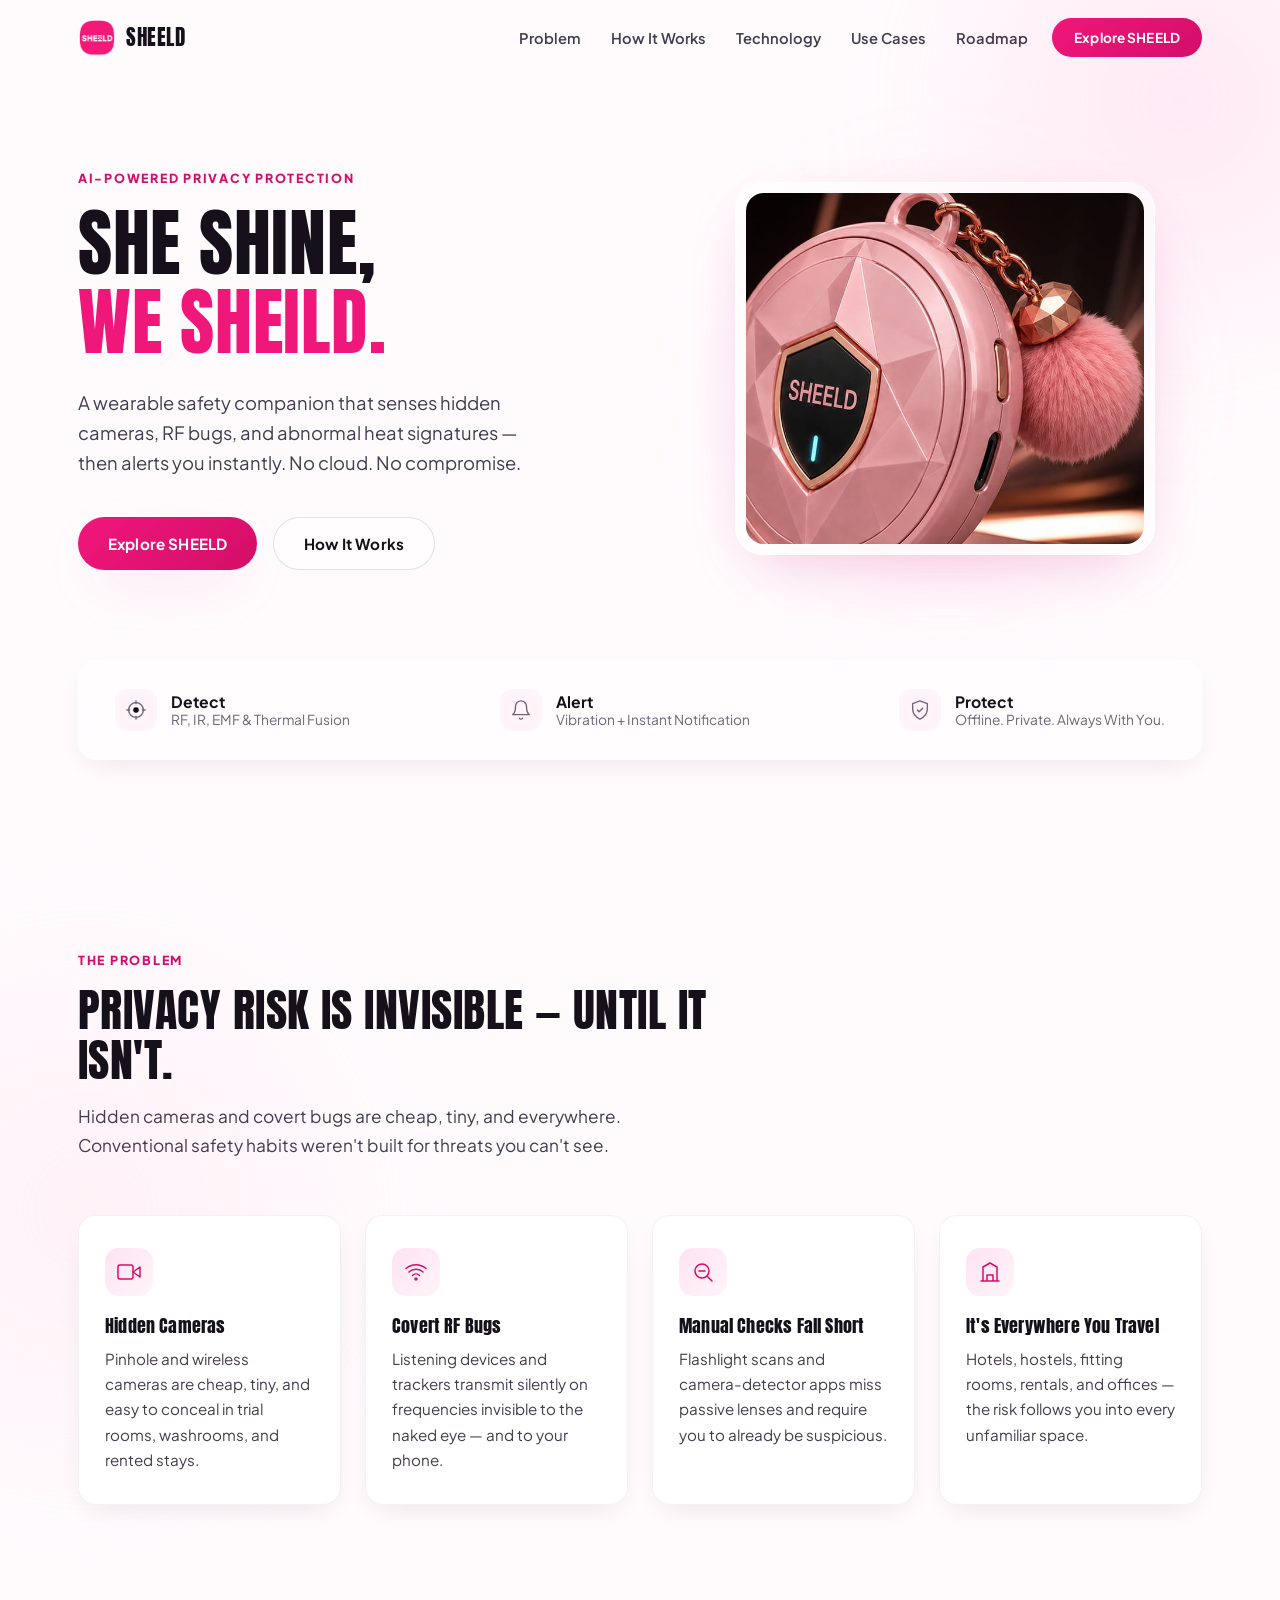
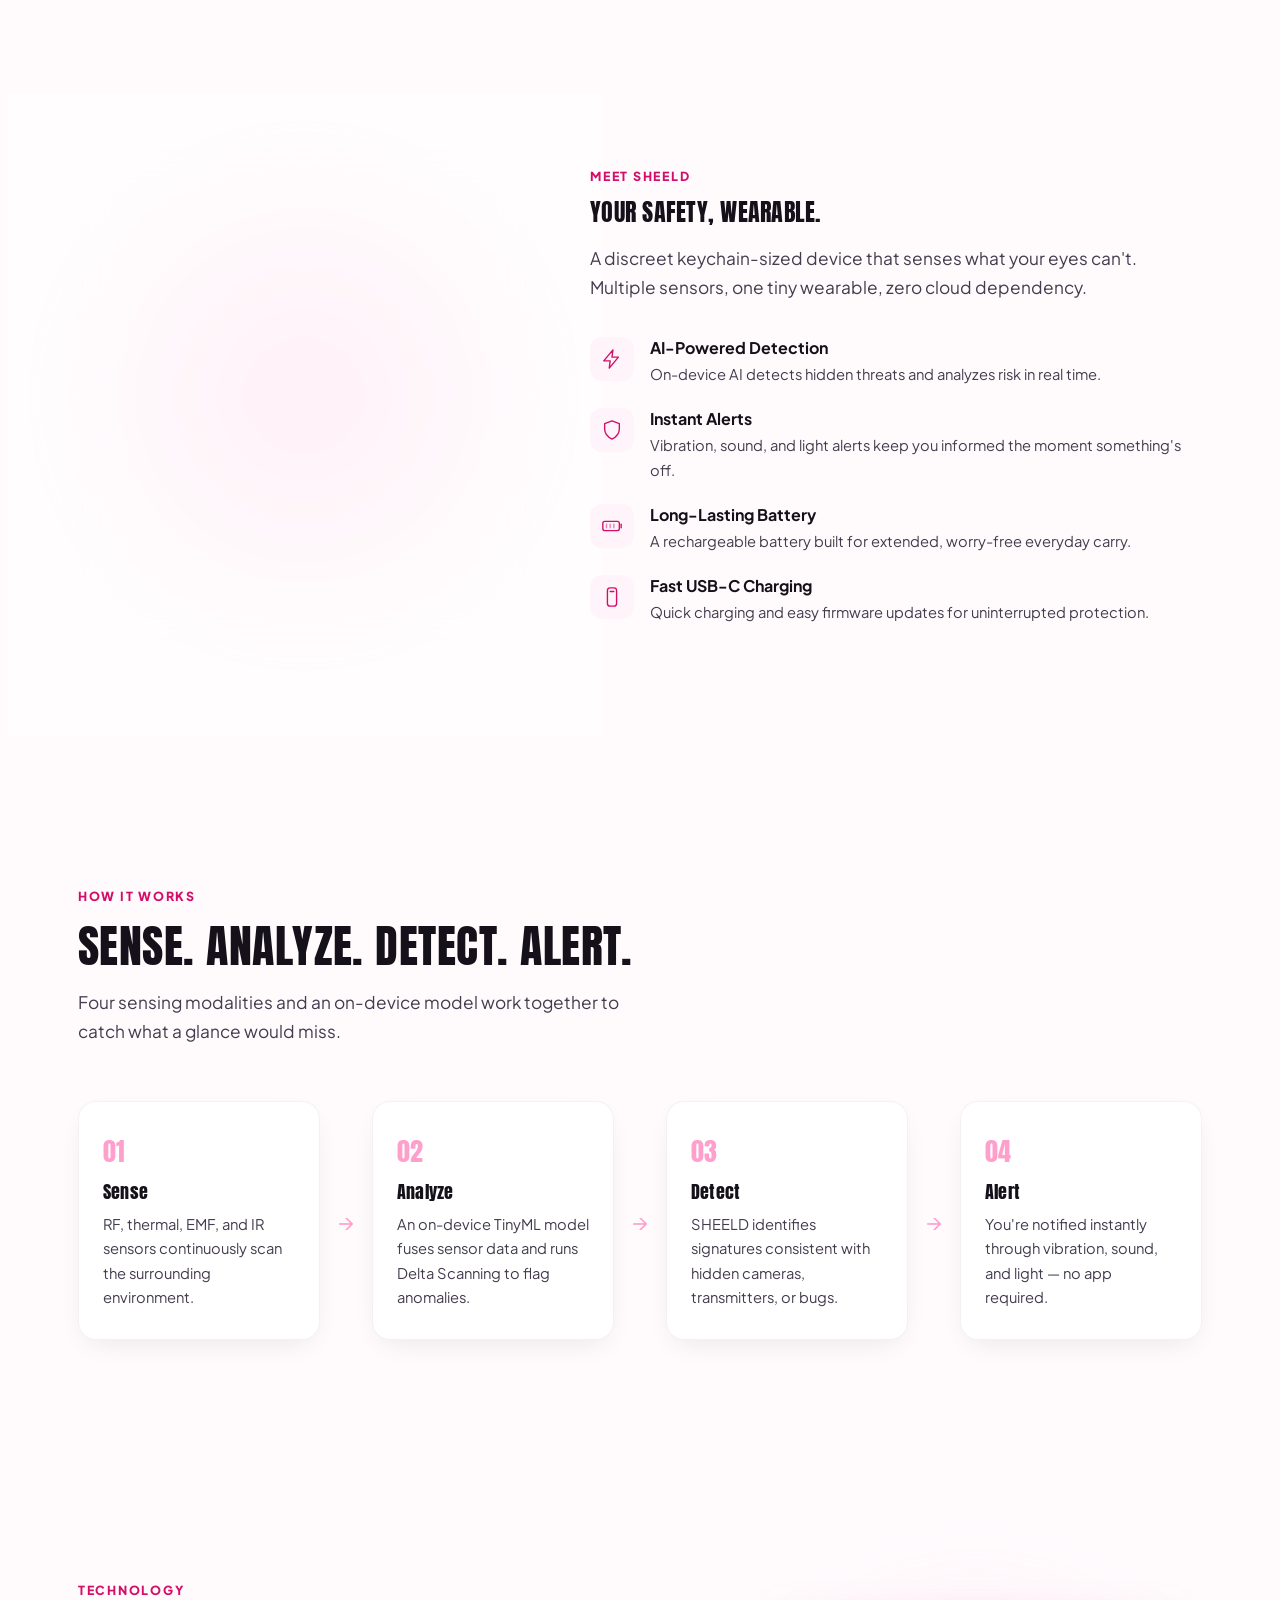
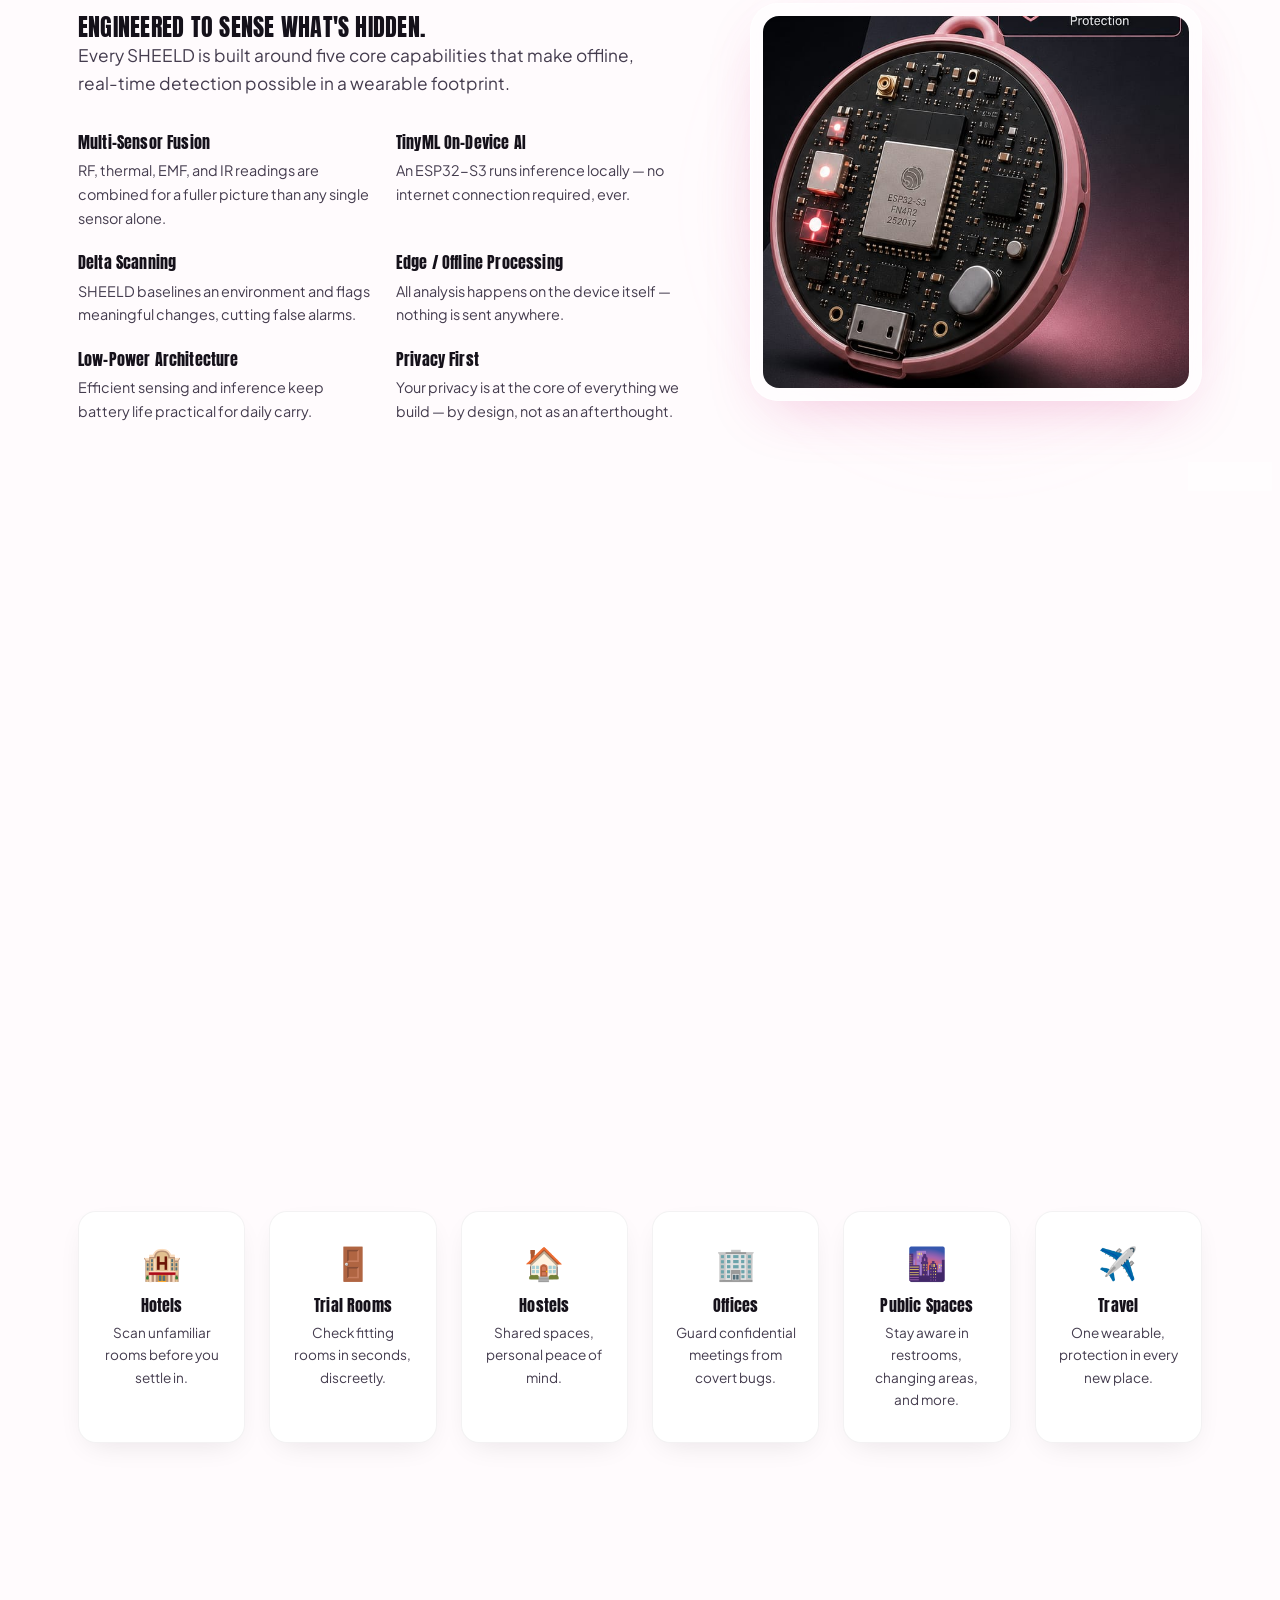
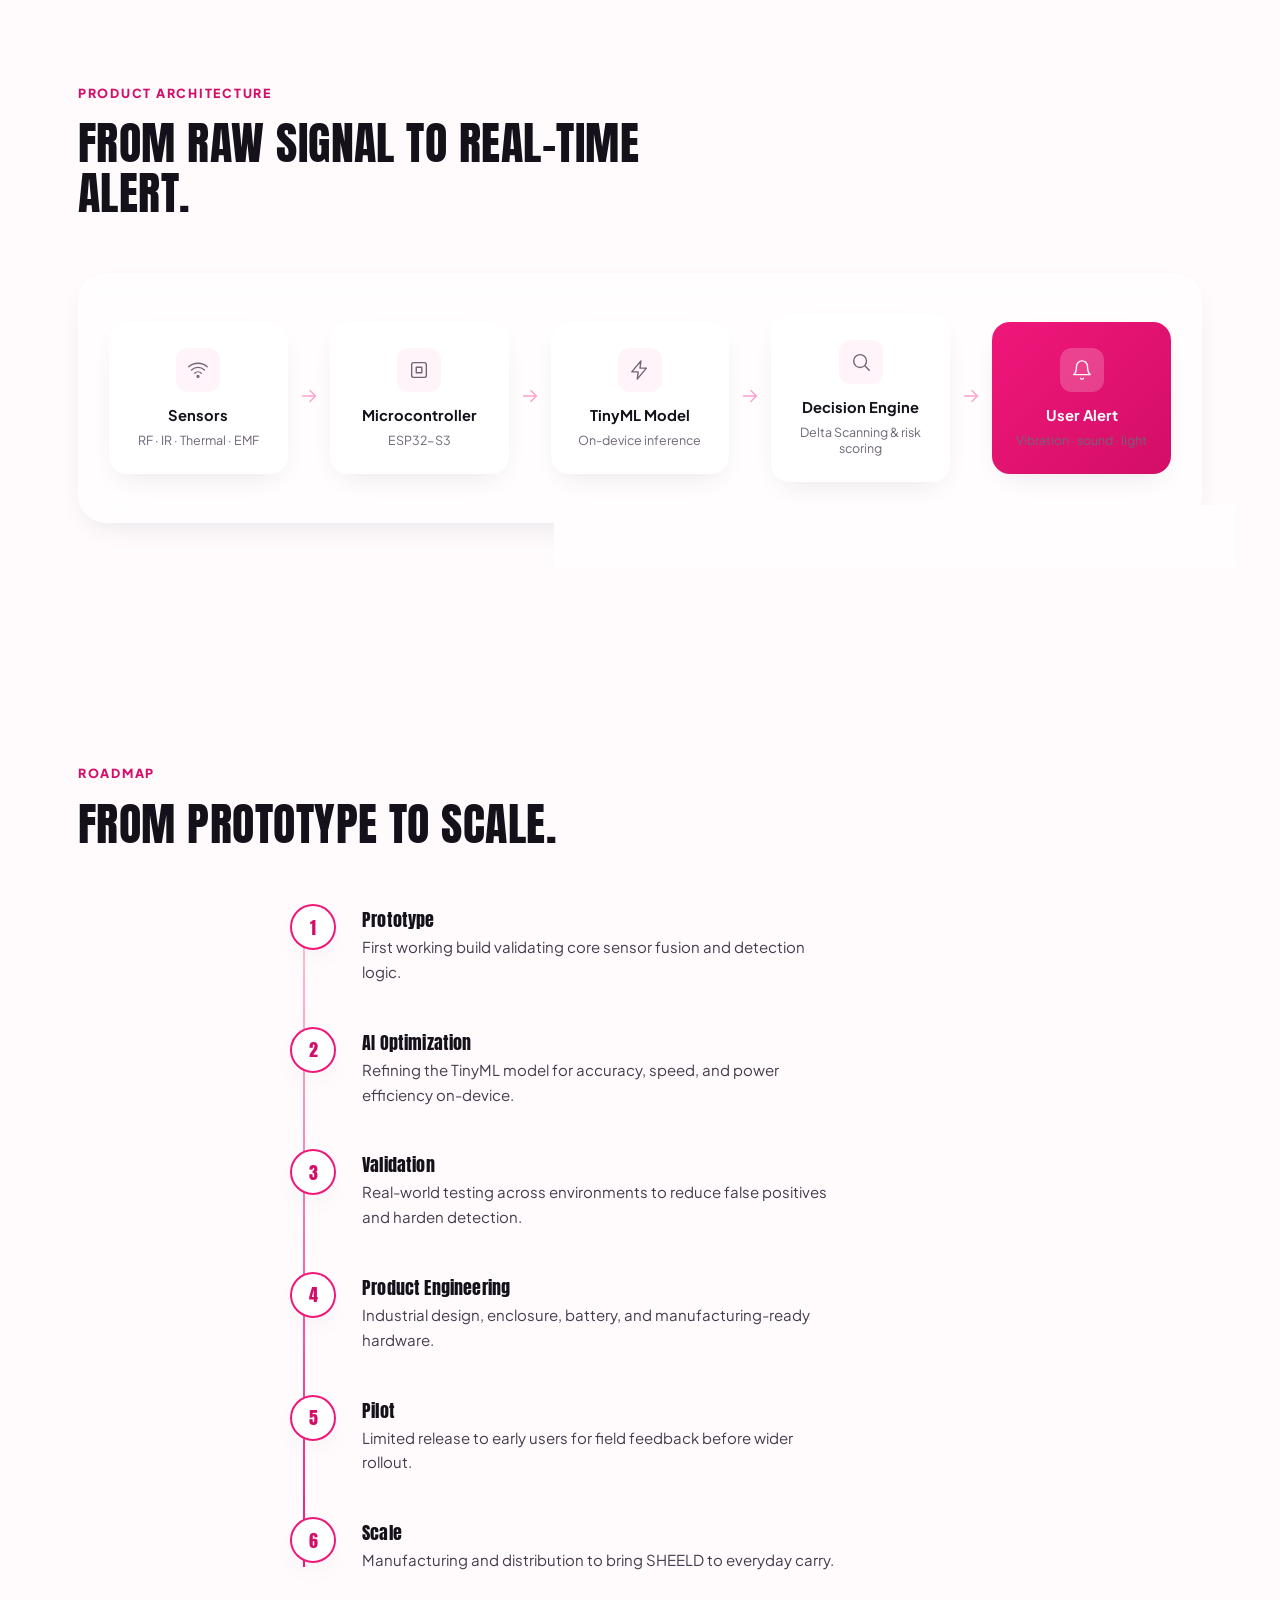
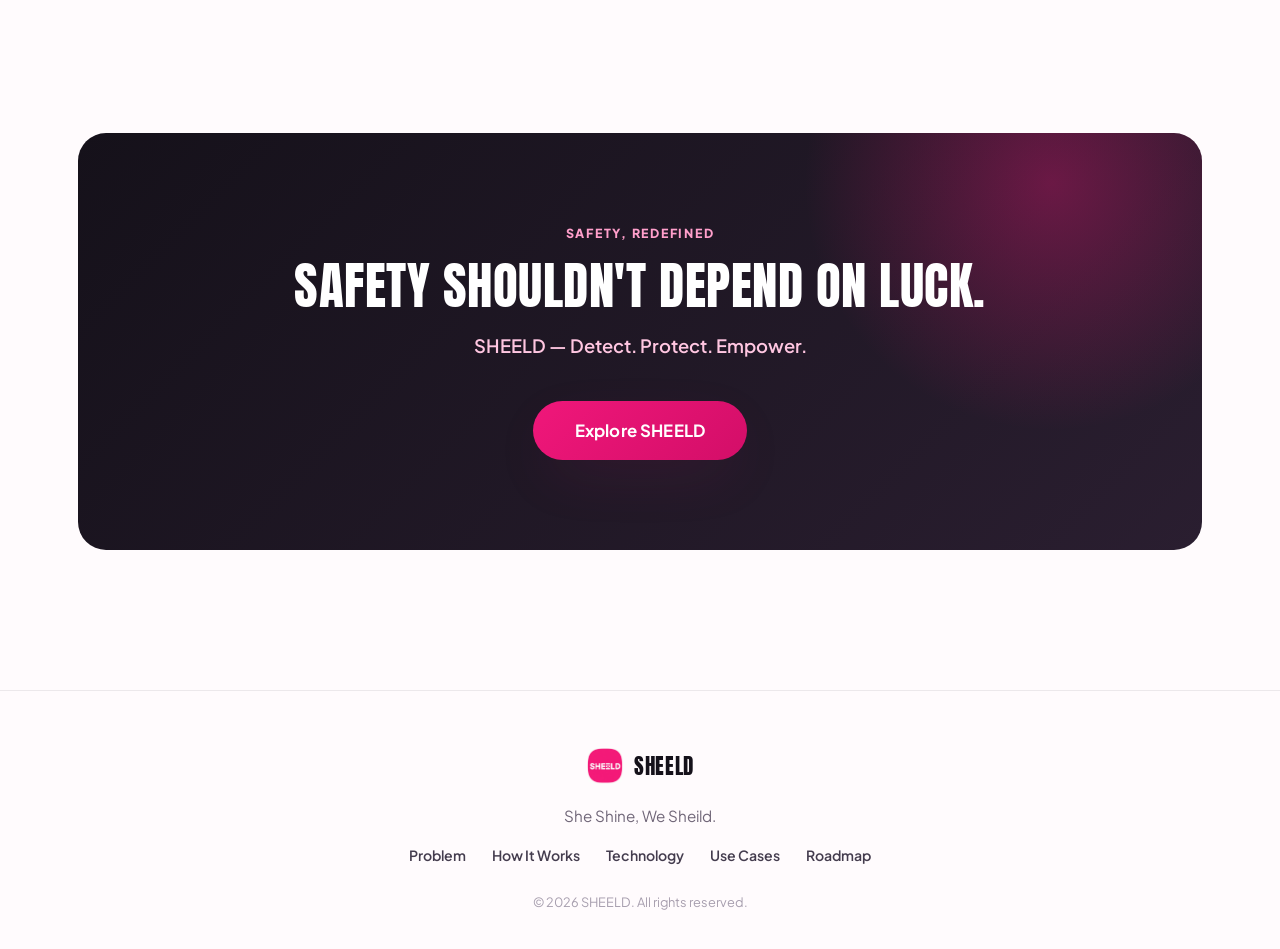
==== index.html @ 4fe6337e "Initial SHEELD product website Static HTML/CSS/JS site covering hero, problem, product, technology, " ====
<!DOCTYPE html>
<html lang="en">
<head>
<meta charset="UTF-8">
<meta name="viewport" content="width=device-width, initial-scale=1.0">
<title>SHEELD — AI-Powered Privacy Protection</title>
<meta name="description" content="SHEELD is a wearable AI safety companion that senses hidden cameras, RF bugs, and abnormal heat — then alerts you instantly. Offline. Private. Always with you.">
<link rel="icon" type="image/png" href="assets/logo.png">
<link rel="preconnect" href="https://fonts.googleapis.com">
<link rel="preconnect" href="https://fonts.gstatic.com" crossorigin>
<link href="https://fonts.googleapis.com/css2?family=Anton&family=Plus+Jakarta+Sans:wght@400;500;600;700;800&display=swap" rel="stylesheet">
<link rel="stylesheet" href="css/style.css">
</head>
<body>

<div class="bg-blob blob-a" aria-hidden="true"></div>
<div class="bg-blob blob-b" aria-hidden="true"></div>

<header class="nav" id="nav">
  <div class="nav-inner">
    <a href="#top" class="brand">
      <img src="assets/logo.png" alt="SHEELD" class="brand-mark">
      <span class="brand-word">SHEELD</span>
    </a>
    <nav class="nav-links" id="navLinks">
      <a href="#problem">Problem</a>
      <a href="#how-it-works">How It Works</a>
      <a href="#technology">Technology</a>
      <a href="#use-cases">Use Cases</a>
      <a href="#roadmap">Roadmap</a>
    </nav>
    <a href="#meet" class="btn btn-primary btn-small nav-cta">Explore SHEELD</a>
    <button class="nav-toggle" id="navToggle" aria-label="Toggle menu" aria-expanded="false">
      <span></span><span></span><span></span>
    </button>
  </div>
</header>

<main id="top">

  <!-- HERO -->
  <section class="hero">
    <div class="hero-inner">
      <div class="hero-copy reveal">
        <p class="eyebrow">AI-POWERED PRIVACY PROTECTION</p>
        <h1 class="hero-title">
          <span class="line line-ink">She Shine,</span>
          <span class="line line-pink">We Sheild.</span>
        </h1>
        <p class="hero-sub">A wearable safety companion that senses hidden cameras, RF bugs, and abnormal heat signatures — then alerts you instantly. No cloud. No compromise.</p>
        <div class="hero-actions">
          <a href="#meet" class="btn btn-primary">Explore SHEELD</a>
          <a href="#how-it-works" class="btn btn-ghost">How It Works</a>
        </div>
      </div>
      <div class="hero-visual reveal">
        <div class="hero-glow" aria-hidden="true"></div>
        <div class="hero-card float">
          <img src="assets/hero-device-crop.png" alt="SHEELD wearable safety device" loading="eager">
        </div>
      </div>
    </div>
    <div class="hero-strip reveal">
      <div class="strip-item">
        <span class="strip-icon" aria-hidden="true">
          <svg viewBox="0 0 24 24"><circle cx="12" cy="12" r="3"></circle><circle cx="12" cy="12" r="8" fill="none" stroke="currentColor" stroke-width="1.5"></circle><path d="M12 2v3M12 19v3M2 12h3M19 12h3" stroke="currentColor" stroke-width="1.5" stroke-linecap="round"></path></svg>
        </span>
        <div><strong>Detect</strong><span>RF, IR, EMF &amp; Thermal Fusion</span></div>
      </div>
      <div class="strip-item">
        <span class="strip-icon" aria-hidden="true">
          <svg viewBox="0 0 24 24" fill="none" stroke="currentColor" stroke-width="1.5" stroke-linecap="round" stroke-linejoin="round"><path d="M18 8a6 6 0 0 0-12 0c0 7-3 9-3 9h18s-3-2-3-9"></path><path d="M13.7 21a2 2 0 0 1-3.4 0"></path></svg>
        </span>
        <div><strong>Alert</strong><span>Vibration + Instant Notification</span></div>
      </div>
      <div class="strip-item">
        <span class="strip-icon" aria-hidden="true">
          <svg viewBox="0 0 24 24" fill="none" stroke="currentColor" stroke-width="1.5" stroke-linecap="round" stroke-linejoin="round"><path d="M12 2 4 5v6c0 5 3.4 8.7 8 11 4.6-2.3 8-6 8-11V5l-8-3z"></path><path d="m9 12 2 2 4-4"></path></svg>
        </span>
        <div><strong>Protect</strong><span>Offline. Private. Always With You.</span></div>
      </div>
    </div>
  </section>

  <!-- PROBLEM -->
  <section class="section" id="problem">
    <div class="section-head reveal">
      <p class="eyebrow">THE PROBLEM</p>
      <h2>Privacy risk is invisible — until it isn't.</h2>
      <p class="section-sub">Hidden cameras and covert bugs are cheap, tiny, and everywhere. Conventional safety habits weren't built for threats you can't see.</p>
    </div>
    <div class="grid grid-4">
      <div class="card reveal">
        <span class="card-icon" aria-hidden="true">
          <svg viewBox="0 0 24 24" fill="none" stroke="currentColor" stroke-width="1.5" stroke-linecap="round" stroke-linejoin="round"><path d="M23 7 16 12l7 5V7Z"></path><rect x="1" y="5" width="15" height="14" rx="2"></rect></svg>
        </span>
        <h3>Hidden Cameras</h3>
        <p>Pinhole and wireless cameras are cheap, tiny, and easy to conceal in trial rooms, washrooms, and rented stays.</p>
      </div>
      <div class="card reveal">
        <span class="card-icon" aria-hidden="true">
          <svg viewBox="0 0 24 24" fill="none" stroke="currentColor" stroke-width="1.5" stroke-linecap="round" stroke-linejoin="round"><path d="M2 8.5a15 15 0 0 1 20 0M5 12a10 10 0 0 1 14 0M8.5 15.5a5 5 0 0 1 7 0"></path><circle cx="12" cy="19" r="1"></circle></svg>
        </span>
        <h3>Covert RF Bugs</h3>
        <p>Listening devices and trackers transmit silently on frequencies invisible to the naked eye — and to your phone.</p>
      </div>
      <div class="card reveal">
        <span class="card-icon" aria-hidden="true">
          <svg viewBox="0 0 24 24" fill="none" stroke="currentColor" stroke-width="1.5" stroke-linecap="round" stroke-linejoin="round"><circle cx="11" cy="11" r="7"></circle><path d="m21 21-4.3-4.3M8 11h6"></path></svg>
        </span>
        <h3>Manual Checks Fall Short</h3>
        <p>Flashlight scans and camera-detector apps miss passive lenses and require you to already be suspicious.</p>
      </div>
      <div class="card reveal">
        <span class="card-icon" aria-hidden="true">
          <svg viewBox="0 0 24 24" fill="none" stroke="currentColor" stroke-width="1.5" stroke-linecap="round" stroke-linejoin="round"><path d="M3 21h18M5 21V7l7-4 7 4v14M9 21v-6h6v6"></path></svg>
        </span>
        <h3>It's Everywhere You Travel</h3>
        <p>Hotels, hostels, fitting rooms, rentals, and offices — the risk follows you into every unfamiliar space.</p>
      </div>
    </div>
  </section>

  <!-- MEET SHEELD -->
  <section class="section" id="meet">
    <div class="meet-grid">
      <div class="meet-visual reveal">
        <div class="meet-glow" aria-hidden="true"></div>
        <div class="meet-card">
          <img src="assets/device-top-crop.png" alt="SHEELD internal hardware — ESP32-S3 sensor board" loading="lazy">
        </div>
      </div>
      <div class="meet-copy reveal">
        <p class="eyebrow">MEET SHEELD</p>
        <h2>Your safety, wearable.</h2>
        <p class="section-sub">A discreet keychain-sized device that senses what your eyes can't. Multiple sensors, one tiny wearable, zero cloud dependency.</p>
        <ul class="feature-list">
          <li>
            <span class="feature-icon" aria-hidden="true">
              <svg viewBox="0 0 24 24" fill="none" stroke="currentColor" stroke-width="1.5" stroke-linecap="round" stroke-linejoin="round"><path d="M13 2 3 14h7l-1 8 10-12h-7l1-8Z"></path></svg>
            </span>
            <div><strong>AI-Powered Detection</strong><p>On-device AI detects hidden threats and analyzes risk in real time.</p></div>
          </li>
          <li>
            <span class="feature-icon" aria-hidden="true">
              <svg viewBox="0 0 24 24" fill="none" stroke="currentColor" stroke-width="1.5" stroke-linecap="round" stroke-linejoin="round"><path d="M12 2 4 5v6c0 5 3.4 8.7 8 11 4.6-2.3 8-6 8-11V5l-8-3z"></path></svg>
            </span>
            <div><strong>Instant Alerts</strong><p>Vibration, sound, and light alerts keep you informed the moment something's off.</p></div>
          </li>
          <li>
            <span class="feature-icon" aria-hidden="true">
              <svg viewBox="0 0 24 24" fill="none" stroke="currentColor" stroke-width="1.5" stroke-linecap="round" stroke-linejoin="round"><rect x="2" y="7" width="18" height="10" rx="2"></rect><path d="M22 10v4"></path><path d="M6 10v4M10 10v4M14 10v4" stroke-opacity=".5"></path></svg>
            </span>
            <div><strong>Long-Lasting Battery</strong><p>A rechargeable battery built for extended, worry-free everyday carry.</p></div>
          </li>
          <li>
            <span class="feature-icon" aria-hidden="true">
              <svg viewBox="0 0 24 24" fill="none" stroke="currentColor" stroke-width="1.5" stroke-linecap="round" stroke-linejoin="round"><rect x="7" y="2" width="10" height="20" rx="3"></rect><path d="M10 6h4"></path></svg>
            </span>
            <div><strong>Fast USB-C Charging</strong><p>Quick charging and easy firmware updates for uninterrupted protection.</p></div>
          </li>
        </ul>
      </div>
    </div>
  </section>

  <!-- HOW IT WORKS -->
  <section class="section" id="how-it-works">
    <div class="section-head reveal">
      <p class="eyebrow">HOW IT WORKS</p>
      <h2>Sense. Analyze. Detect. Alert.</h2>
      <p class="section-sub">Four sensing modalities and an on-device model work together to catch what a glance would miss.</p>
    </div>
    <div class="flow">
      <div class="flow-step reveal">
        <div class="flow-num">01</div>
        <h3>Sense</h3>
        <p>RF, thermal, EMF, and IR sensors continuously scan the surrounding environment.</p>
      </div>
      <div class="flow-arrow" aria-hidden="true">→</div>
      <div class="flow-step reveal">
        <div class="flow-num">02</div>
        <h3>Analyze</h3>
        <p>An on-device TinyML model fuses sensor data and runs Delta Scanning to flag anomalies.</p>
      </div>
      <div class="flow-arrow" aria-hidden="true">→</div>
      <div class="flow-step reveal">
        <div class="flow-num">03</div>
        <h3>Detect</h3>
        <p>SHEELD identifies signatures consistent with hidden cameras, transmitters, or bugs.</p>
      </div>
      <div class="flow-arrow" aria-hidden="true">→</div>
      <div class="flow-step reveal">
        <div class="flow-num">04</div>
        <h3>Alert</h3>
        <p>You're notified instantly through vibration, sound, and light — no app required.</p>
      </div>
    </div>
  </section>

  <!-- TECHNOLOGY -->
  <section class="section" id="technology">
    <div class="tech-grid">
      <div class="tech-copy reveal">
        <p class="eyebrow">TECHNOLOGY</p>
        <h2>Engineered to sense what's hidden.</h2>
        <p class="section-sub">Every SHEELD is built around five core capabilities that make offline, real-time detection possible in a wearable footprint.</p>
        <div class="grid grid-2 tech-pillars">
          <div class="pillar">
            <h4>Multi-Sensor Fusion</h4>
            <p>RF, thermal, EMF, and IR readings are combined for a fuller picture than any single sensor alone.</p>
          </div>
          <div class="pillar">
            <h4>TinyML On-Device AI</h4>
            <p>An ESP32-S3 runs inference locally — no internet connection required, ever.</p>
          </div>
          <div class="pillar">
            <h4>Delta Scanning</h4>
            <p>SHEELD baselines an environment and flags meaningful changes, cutting false alarms.</p>
          </div>
          <div class="pillar">
            <h4>Edge / Offline Processing</h4>
            <p>All analysis happens on the device itself — nothing is sent anywhere.</p>
          </div>
          <div class="pillar">
            <h4>Low-Power Architecture</h4>
            <p>Efficient sensing and inference keep battery life practical for daily carry.</p>
          </div>
          <div class="pillar">
            <h4>Privacy First</h4>
            <p>Your privacy is at the core of everything we build — by design, not as an afterthought.</p>
          </div>
        </div>
      </div>
      <div class="tech-visual reveal">
        <div class="tech-glow" aria-hidden="true"></div>
        <div class="tech-card">
          <img src="assets/device-back-crop.png" alt="SHEELD circuit board with RF, IR, and thermal sensors" loading="lazy">
        </div>
      </div>
    </div>
    <div class="spec-strip reveal">
      <div class="spec-item">
        <svg viewBox="0 0 24 24" fill="none" stroke="currentColor" stroke-width="1.5" stroke-linecap="round" stroke-linejoin="round"><path d="M2 8.5a15 15 0 0 1 20 0M5 12a10 10 0 0 1 14 0M8.5 15.5a5 5 0 0 1 7 0"></path><circle cx="12" cy="19" r="1"></circle></svg>
        <strong>RF Antenna</strong><span>300 MHz – 6 GHz wireless signal detection</span>
      </div>
      <div class="spec-item">
        <svg viewBox="0 0 24 24" fill="none" stroke="currentColor" stroke-width="1.5" stroke-linecap="round" stroke-linejoin="round"><path d="m23 7-7 5 7 5V7Z"></path><rect x="1" y="5" width="15" height="14" rx="2"></rect></svg>
        <strong>IR LEDs &amp; Photodiode</strong><span>Reveal hidden camera lenses</span>
      </div>
      <div class="spec-item">
        <svg viewBox="0 0 24 24" fill="none" stroke="currentColor" stroke-width="1.5" stroke-linecap="round" stroke-linejoin="round"><path d="M10 13.5V4a2 2 0 1 1 4 0v9.5a4 4 0 1 1-4 0Z"></path></svg>
        <strong>Thermal Sensor</strong><span>32×24 array detects abnormal heat signatures</span>
      </div>
      <div class="spec-item">
        <svg viewBox="0 0 24 24" fill="none" stroke="currentColor" stroke-width="1.5" stroke-linecap="round" stroke-linejoin="round"><rect x="4" y="4" width="16" height="16" rx="2"></rect><path d="M9 9h6v6H9z"></path><path d="M9 2v2M15 2v2M9 20v2M15 20v2M2 9h2M2 15h2M20 9h2M20 15h2"></path></svg>
        <strong>AI Processor</strong><span>ESP32-S3 with TinyML for on-device inference</span>
      </div>
      <div class="spec-item">
        <svg viewBox="0 0 24 24" fill="none" stroke="currentColor" stroke-width="1.5" stroke-linecap="round" stroke-linejoin="round"><rect x="6" y="2" width="12" height="20" rx="3"></rect><path d="M10 6h4"></path></svg>
        <strong>Vibration &amp; Buzzer</strong><span>Tactile and audible alerts for instant notice</span>
      </div>
      <div class="spec-item">
        <svg viewBox="0 0 24 24" fill="none" stroke="currentColor" stroke-width="1.5" stroke-linecap="round" stroke-linejoin="round"><rect x="2" y="7" width="16" height="10" rx="3"></rect><path d="M22 10v4"></path></svg>
        <strong>USB-C Port</strong><span>Fast charging and easy firmware updates</span>
      </div>
    </div>
  </section>

  <!-- USE CASES -->
  <section class="section" id="use-cases">
    <div class="section-head reveal">
      <p class="eyebrow">WHERE IT PROTECTS YOU</p>
      <h2>Built for every unfamiliar space.</h2>
      <p class="section-sub">SHEELD travels with you — into every room you didn't design and can't fully trust.</p>
    </div>
    <div class="grid grid-6 use-cases">
      <div class="use-card reveal">
        <span class="use-emoji" aria-hidden="true">🏨</span>
        <h4>Hotels</h4>
        <p>Scan unfamiliar rooms before you settle in.</p>
      </div>
      <div class="use-card reveal">
        <span class="use-emoji" aria-hidden="true">🚪</span>
        <h4>Trial Rooms</h4>
        <p>Check fitting rooms in seconds, discreetly.</p>
      </div>
      <div class="use-card reveal">
        <span class="use-emoji" aria-hidden="true">🏠</span>
        <h4>Hostels</h4>
        <p>Shared spaces, personal peace of mind.</p>
      </div>
      <div class="use-card reveal">
        <span class="use-emoji" aria-hidden="true">🏢</span>
        <h4>Offices</h4>
        <p>Guard confidential meetings from covert bugs.</p>
      </div>
      <div class="use-card reveal">
        <span class="use-emoji" aria-hidden="true">🌆</span>
        <h4>Public Spaces</h4>
        <p>Stay aware in restrooms, changing areas, and more.</p>
      </div>
      <div class="use-card reveal">
        <span class="use-emoji" aria-hidden="true">✈️</span>
        <h4>Travel</h4>
        <p>One wearable, protection in every new place.</p>
      </div>
    </div>
  </section>

  <!-- ARCHITECTURE -->
  <section class="section" id="architecture">
    <div class="section-head reveal">
      <p class="eyebrow">PRODUCT ARCHITECTURE</p>
      <h2>From raw signal to real-time alert.</h2>
    </div>
    <div class="arch-flow reveal">
      <div class="arch-node">
        <span class="arch-icon" aria-hidden="true">
          <svg viewBox="0 0 24 24" fill="none" stroke="currentColor" stroke-width="1.5" stroke-linecap="round" stroke-linejoin="round"><path d="M2 8.5a15 15 0 0 1 20 0M5 12a10 10 0 0 1 14 0M8.5 15.5a5 5 0 0 1 7 0"></path><circle cx="12" cy="19" r="1"></circle></svg>
        </span>
        <strong>Sensors</strong>
        <span>RF · IR · Thermal · EMF</span>
      </div>
      <div class="arch-arrow" aria-hidden="true"><svg viewBox="0 0 24 24" fill="none" stroke="currentColor" stroke-width="1.5" stroke-linecap="round" stroke-linejoin="round"><path d="M5 12h14M13 6l6 6-6 6"></path></svg></div>
      <div class="arch-node">
        <span class="arch-icon" aria-hidden="true">
          <svg viewBox="0 0 24 24" fill="none" stroke="currentColor" stroke-width="1.5" stroke-linecap="round" stroke-linejoin="round"><rect x="4" y="4" width="16" height="16" rx="2"></rect><path d="M9 9h6v6H9z"></path></svg>
        </span>
        <strong>Microcontroller</strong>
        <span>ESP32-S3</span>
      </div>
      <div class="arch-arrow" aria-hidden="true"><svg viewBox="0 0 24 24" fill="none" stroke="currentColor" stroke-width="1.5" stroke-linecap="round" stroke-linejoin="round"><path d="M5 12h14M13 6l6 6-6 6"></path></svg></div>
      <div class="arch-node">
        <span class="arch-icon" aria-hidden="true">
          <svg viewBox="0 0 24 24" fill="none" stroke="currentColor" stroke-width="1.5" stroke-linecap="round" stroke-linejoin="round"><path d="M13 2 3 14h7l-1 8 10-12h-7l1-8Z"></path></svg>
        </span>
        <strong>TinyML Model</strong>
        <span>On-device inference</span>
      </div>
      <div class="arch-arrow" aria-hidden="true"><svg viewBox="0 0 24 24" fill="none" stroke="currentColor" stroke-width="1.5" stroke-linecap="round" stroke-linejoin="round"><path d="M5 12h14M13 6l6 6-6 6"></path></svg></div>
      <div class="arch-node">
        <span class="arch-icon" aria-hidden="true">
          <svg viewBox="0 0 24 24" fill="none" stroke="currentColor" stroke-width="1.5" stroke-linecap="round" stroke-linejoin="round"><circle cx="11" cy="11" r="7"></circle><path d="m21 21-4.3-4.3"></path></svg>
        </span>
        <strong>Decision Engine</strong>
        <span>Delta Scanning &amp; risk scoring</span>
      </div>
      <div class="arch-arrow" aria-hidden="true"><svg viewBox="0 0 24 24" fill="none" stroke="currentColor" stroke-width="1.5" stroke-linecap="round" stroke-linejoin="round"><path d="M5 12h14M13 6l6 6-6 6"></path></svg></div>
      <div class="arch-node arch-node-accent">
        <span class="arch-icon" aria-hidden="true">
          <svg viewBox="0 0 24 24" fill="none" stroke="currentColor" stroke-width="1.5" stroke-linecap="round" stroke-linejoin="round"><path d="M18 8a6 6 0 0 0-12 0c0 7-3 9-3 9h18s-3-2-3-9"></path><path d="M13.7 21a2 2 0 0 1-3.4 0"></path></svg>
        </span>
        <strong>User Alert</strong>
        <span>Vibration · sound · light</span>
      </div>
    </div>
  </section>

  <!-- ROADMAP -->
  <section class="section" id="roadmap">
    <div class="section-head reveal">
      <p class="eyebrow">ROADMAP</p>
      <h2>From prototype to scale.</h2>
    </div>
    <div class="timeline">
      <div class="timeline-item reveal">
        <div class="timeline-dot">1</div>
        <div class="timeline-content"><h4>Prototype</h4><p>First working build validating core sensor fusion and detection logic.</p></div>
      </div>
      <div class="timeline-item reveal">
        <div class="timeline-dot">2</div>
        <div class="timeline-content"><h4>AI Optimization</h4><p>Refining the TinyML model for accuracy, speed, and power efficiency on-device.</p></div>
      </div>
      <div class="timeline-item reveal">
        <div class="timeline-dot">3</div>
        <div class="timeline-content"><h4>Validation</h4><p>Real-world testing across environments to reduce false positives and harden detection.</p></div>
      </div>
      <div class="timeline-item reveal">
        <div class="timeline-dot">4</div>
        <div class="timeline-content"><h4>Product Engineering</h4><p>Industrial design, enclosure, battery, and manufacturing-ready hardware.</p></div>
      </div>
      <div class="timeline-item reveal">
        <div class="timeline-dot">5</div>
        <div class="timeline-content"><h4>Pilot</h4><p>Limited release to early users for field feedback before wider rollout.</p></div>
      </div>
      <div class="timeline-item reveal">
        <div class="timeline-dot">6</div>
        <div class="timeline-content"><h4>Scale</h4><p>Manufacturing and distribution to bring SHEELD to everyday carry.</p></div>
      </div>
    </div>
  </section>

  <!-- FINAL CTA -->
  <section class="cta-section">
    <div class="cta-card reveal">
      <p class="eyebrow eyebrow-light">SAFETY, REDEFINED</p>
      <h2>Safety shouldn't depend on luck.</h2>
      <p class="cta-tagline">SHEELD — Detect. Protect. Empower.</p>
      <a href="#meet" class="btn btn-primary btn-large">Explore SHEELD</a>
    </div>
  </section>

</main>

<footer class="footer">
  <div class="footer-inner">
    <div class="footer-brand">
      <img src="assets/logo.png" alt="SHEELD" class="brand-mark">
      <span class="brand-word">SHEELD</span>
    </div>
    <p class="footer-tagline">She Shine, We Sheild.</p>
    <nav class="footer-links">
      <a href="#problem">Problem</a>
      <a href="#how-it-works">How It Works</a>
      <a href="#technology">Technology</a>
      <a href="#use-cases">Use Cases</a>
      <a href="#roadmap">Roadmap</a>
    </nav>
    <p class="footer-copy">© 2026 SHEELD. All rights reserved.</p>
  </div>
</footer>

<script src="js/main.js"></script>
</body>
</html>
---- css/style.css ----
/* ---------- Tokens ---------- */
:root {
  --pink-50: #FFF4F9;
  --pink-100: #FFE3F1;
  --pink-200: #FFC6E1;
  --pink-300: #FF9FCB;
  --pink-500: #F0177A;
  --pink-600: #D30E68;
  --pink-700: #A80B55;
  --ink-900: #15111A;
  --ink-800: #211C29;
  --ink-700: #443C4E;
  --ink-500: #6F6577;
  --ink-300: #A79EAE;
  --white: #FFFFFF;
  --surface: #FFFFFF;
  --bg: #FFFBFD;

  --glass-bg: rgba(255, 255, 255, 0.55);
  --glass-border: rgba(255, 255, 255, 0.6);
  --shadow-soft: 0 20px 60px -20px rgba(208, 30, 120, 0.25);
  --shadow-card: 0 10px 30px -12px rgba(21, 17, 26, 0.12);

  --font-display: "Anton", "Archivo Black", sans-serif;
  --font-body: "Plus Jakarta Sans", "Inter", -apple-system, sans-serif;

  --container: 1180px;
  --radius-lg: 28px;
  --radius-md: 18px;
  --radius-sm: 12px;
}

* { box-sizing: border-box; }
html { scroll-behavior: smooth; }

body {
  margin: 0;
  font-family: var(--font-body);
  color: var(--ink-900);
  background: var(--bg);
  overflow-x: hidden;
  -webkit-font-smoothing: antialiased;
}

img { max-width: 100%; display: block; }

h1, h2, h3, h4 {
  font-family: var(--font-display);
  font-weight: 400;
  text-transform: uppercase;
  letter-spacing: 0.01em;
  line-height: 1.08;
  margin: 0;
}

p { line-height: 1.65; color: var(--ink-700); margin: 0; }

a { color: inherit; text-decoration: none; }

/* ---------- Background blobs ---------- */
.bg-blob {
  position: fixed;
  border-radius: 50%;
  filter: blur(90px);
  z-index: -1;
  opacity: 0.5;
  pointer-events: none;
}
.blob-a {
  width: 520px; height: 520px;
  top: -160px; right: -160px;
  background: radial-gradient(circle, var(--pink-200), transparent 70%);
}
.blob-b {
  width: 620px; height: 620px;
  top: 900px; left: -220px;
  background: radial-gradient(circle, var(--pink-100), transparent 70%);
}

/* ---------- Buttons ---------- */
.btn {
  display: inline-flex;
  align-items: center;
  justify-content: center;
  gap: 8px;
  padding: 16px 30px;
  border-radius: 999px;
  font-weight: 700;
  font-size: 0.95rem;
  letter-spacing: 0.01em;
  transition: transform 0.25s ease, box-shadow 0.25s ease, background 0.25s ease;
  cursor: pointer;
  border: none;
  white-space: nowrap;
}
.btn-primary {
  background: linear-gradient(135deg, var(--pink-500), var(--pink-600));
  color: var(--white);
  box-shadow: var(--shadow-soft);
}
.btn-primary:hover { transform: translateY(-3px); box-shadow: 0 24px 50px -16px rgba(208, 30, 120, 0.4); }
.btn-ghost {
  background: rgba(255,255,255,0.6);
  color: var(--ink-900);
  border: 1.5px solid rgba(21,17,26,0.12);
  backdrop-filter: blur(10px);
}
.btn-ghost:hover { border-color: var(--pink-500); color: var(--pink-600); transform: translateY(-3px); }
.btn-small { padding: 11px 22px; font-size: 0.85rem; }
.btn-large { padding: 19px 42px; font-size: 1.05rem; }

/* ---------- Nav ---------- */
.nav {
  position: fixed;
  top: 0; left: 0; right: 0;
  z-index: 100;
  padding: 18px 0;
  transition: all 0.3s ease;
}
.nav.scrolled {
  padding: 10px 0;
  background: rgba(255, 251, 253, 0.75);
  backdrop-filter: blur(16px);
  box-shadow: 0 8px 30px -14px rgba(21,17,26,0.15);
}
.nav-inner {
  max-width: var(--container);
  margin: 0 auto;
  padding: 0 28px;
  display: flex;
  align-items: center;
  gap: 24px;
}
.brand {
  display: flex;
  align-items: center;
  gap: 10px;
  margin-right: auto;
}
.brand-mark {
  width: 38px; height: 38px;
  border-radius: 10px;
  object-fit: cover;
}
.brand-word {
  font-family: var(--font-display);
  font-size: 1.3rem;
  letter-spacing: 0.03em;
  color: var(--ink-900);
}
.nav-links {
  display: flex;
  gap: 30px;
}
.nav-links a {
  font-size: 0.92rem;
  font-weight: 600;
  color: var(--ink-700);
  position: relative;
  padding: 6px 0;
  transition: color 0.2s ease;
}
.nav-links a:hover { color: var(--pink-600); }
.nav-links a::after {
  content: "";
  position: absolute;
  left: 0; bottom: 0;
  width: 0; height: 2px;
  background: var(--pink-500);
  transition: width 0.25s ease;
}
.nav-links a:hover::after { width: 100%; }
.nav-cta { flex-shrink: 0; }
.nav-toggle {
  display: none;
  flex-direction: column;
  gap: 5px;
  background: none;
  border: none;
  padding: 8px;
  cursor: pointer;
}
.nav-toggle span {
  width: 22px; height: 2px;
  background: var(--ink-900);
  border-radius: 2px;
  transition: all 0.25s ease;
}

/* ---------- Layout helpers ---------- */
.section {
  max-width: var(--container);
  margin: 0 auto;
  padding: 120px 28px;
}
.section-head { max-width: 640px; margin-bottom: 56px; }
.section-head.center { margin-left: auto; margin-right: auto; text-align: center; }
.eyebrow {
  font-size: 0.78rem;
  font-weight: 800;
  letter-spacing: 0.14em;
  color: var(--pink-600);
  margin: 0 0 14px;
}
.eyebrow-light { color: var(--pink-300); }
.section-head h2 {
  font-size: clamp(2rem, 4vw, 2.9rem);
  margin-bottom: 18px;
}
.section-sub { font-size: 1.08rem; max-width: 560px; }

.grid { display: grid; gap: 24px; }
.grid-2 { grid-template-columns: repeat(2, 1fr); }
.grid-4 { grid-template-columns: repeat(4, 1fr); }
.grid-6 { grid-template-columns: repeat(6, 1fr); }

/* ---------- Hero ---------- */
.hero {
  max-width: var(--container);
  margin: 0 auto;
  padding: 168px 28px 70px;
}
.hero-inner {
  display: grid;
  grid-template-columns: 1.05fr 0.95fr;
  align-items: center;
  gap: 40px;
}
.hero-title {
  font-size: clamp(2.8rem, 6vw, 4.6rem);
  display: flex;
  flex-direction: column;
}
.line-ink { color: var(--ink-900); }
.line-pink { color: var(--pink-500); }
.hero-sub {
  margin-top: 26px;
  font-size: 1.15rem;
  max-width: 480px;
}
.hero-actions {
  margin-top: 38px;
  display: flex;
  gap: 16px;
  flex-wrap: wrap;
}
.hero-visual { position: relative; display: flex; justify-content: center; }
.hero-glow {
  position: absolute;
  width: 420px; height: 420px;
  background: radial-gradient(circle, var(--pink-300), transparent 70%);
  filter: blur(60px);
  opacity: 0.55;
  border-radius: 50%;
}
.hero-card {
  position: relative;
  width: min(420px, 90%);
  border-radius: var(--radius-lg);
  overflow: hidden;
  background: var(--glass-bg);
  border: 1px solid var(--glass-border);
  backdrop-filter: blur(20px);
  box-shadow: var(--shadow-soft);
  padding: 10px;
}
.hero-card img { border-radius: calc(var(--radius-lg) - 10px); }
.float { animation: floaty 5s ease-in-out infinite; }
@keyframes floaty {
  0%, 100% { transform: translateY(0); }
  50% { transform: translateY(-16px); }
}

.hero-strip {
  margin-top: 90px;
  display: flex;
  justify-content: space-between;
  gap: 20px;
  padding: 28px 36px;
  border-radius: var(--radius-md);
  background: var(--glass-bg);
  border: 1px solid var(--glass-border);
  backdrop-filter: blur(16px);
  box-shadow: var(--shadow-card);
  flex-wrap: wrap;
}
.strip-item { display: flex; align-items: center; gap: 14px; }
.strip-icon {
  width: 42px; height: 42px;
  border-radius: 12px;
  display: flex; align-items: center; justify-content: center;
  background: var(--pink-50);
  color: var(--pink-600);
  flex-shrink: 0;
}
.strip-icon svg { width: 22px; height: 22px; }
.strip-item div { display: flex; flex-direction: column; }
.strip-item strong { font-size: 0.98rem; }
.strip-item span { font-size: 0.86rem; color: var(--ink-500); }

/* ---------- Cards ---------- */
.card {
  background: var(--surface);
  border-radius: var(--radius-md);
  padding: 32px 26px;
  box-shadow: var(--shadow-card);
  border: 1px solid rgba(21,17,26,0.05);
  transition: transform 0.3s ease, box-shadow 0.3s ease;
}
.card:hover { transform: translateY(-8px); box-shadow: var(--shadow-soft); }
.card-icon {
  width: 48px; height: 48px;
  border-radius: 14px;
  background: linear-gradient(135deg, var(--pink-100), var(--pink-50));
  color: var(--pink-600);
  display: flex; align-items: center; justify-content: center;
  margin-bottom: 20px;
}
.card-icon svg { width: 24px; height: 24px; }
.card h3 { font-size: 1.15rem; margin-bottom: 10px; text-transform: none; }
.card p { font-size: 0.95rem; }

/* ---------- Meet SHEELD ---------- */
.meet-grid {
  display: grid;
  grid-template-columns: 0.85fr 1.15fr;
  gap: 60px;
  align-items: center;
}
.meet-visual, .tech-visual { position: relative; }
.meet-glow, .tech-glow {
  position: absolute;
  inset: -40px;
  background: radial-gradient(circle, var(--pink-200), transparent 65%);
  filter: blur(50px);
  opacity: 0.6;
  z-index: -1;
}
.meet-card, .tech-card {
  border-radius: var(--radius-lg);
  overflow: hidden;
  background: var(--glass-bg);
  border: 1px solid var(--glass-border);
  backdrop-filter: blur(20px);
  box-shadow: var(--shadow-soft);
  padding: 12px;
}
.meet-card img, .tech-card img { border-radius: calc(var(--radius-lg) - 12px); }
.meet-copy h2 { margin-bottom: 18px; }
.meet-copy .section-sub { margin-bottom: 36px; }

.feature-list { list-style: none; margin: 0; padding: 0; display: flex; flex-direction: column; gap: 22px; }
.feature-list li { display: flex; gap: 16px; align-items: flex-start; }
.feature-icon {
  width: 44px; height: 44px;
  border-radius: 12px;
  background: var(--pink-50);
  color: var(--pink-600);
  display: flex; align-items: center; justify-content: center;
  flex-shrink: 0;
}
.feature-icon svg { width: 22px; height: 22px; }
.feature-list strong { font-size: 1rem; display: block; margin-bottom: 4px; }
.feature-list p { font-size: 0.92rem; }

/* ---------- How it works ---------- */
.flow {
  display: flex;
  align-items: stretch;
  gap: 18px;
}
.flow-step {
  flex: 1;
  background: var(--surface);
  border-radius: var(--radius-md);
  padding: 30px 24px;
  box-shadow: var(--shadow-card);
  border: 1px solid rgba(21,17,26,0.05);
}
.flow-num {
  font-family: var(--font-display);
  font-size: 1.6rem;
  color: var(--pink-300);
  margin-bottom: 12px;
}
.flow-step h3 { font-size: 1.15rem; margin-bottom: 10px; text-transform: none; }
.flow-step p { font-size: 0.92rem; }
.flow-arrow {
  display: flex;
  align-items: center;
  justify-content: center;
  color: var(--pink-300);
  font-size: 1.4rem;
  flex-shrink: 0;
}

/* ---------- Technology ---------- */
.tech-grid {
  display: grid;
  grid-template-columns: 1.15fr 0.85fr;
  gap: 60px;
  align-items: center;
  margin-bottom: 60px;
}
.tech-pillars { margin-top: 36px; }
.pillar h4 { font-size: 1rem; text-transform: none; margin-bottom: 8px; color: var(--ink-900); }
.pillar p { font-size: 0.9rem; }

.spec-strip {
  display: grid;
  grid-template-columns: repeat(3, 1fr);
  gap: 1px;
  background: rgba(21,17,26,0.06);
  border-radius: var(--radius-md);
  overflow: hidden;
  border: 1px solid rgba(21,17,26,0.06);
}
.spec-item {
  background: var(--surface);
  padding: 26px 24px;
  display: flex;
  flex-direction: column;
  gap: 10px;
}
.spec-item svg { width: 26px; height: 26px; color: var(--pink-500); }
.spec-item strong { font-size: 0.95rem; }
.spec-item span { font-size: 0.85rem; color: var(--ink-500); }

/* ---------- Use cases ---------- */
.use-card {
  background: var(--surface);
  border-radius: var(--radius-md);
  padding: 30px 22px;
  text-align: center;
  box-shadow: var(--shadow-card);
  border: 1px solid rgba(21,17,26,0.05);
  transition: transform 0.3s ease, box-shadow 0.3s ease, background 0.3s ease;
}
.use-card:hover {
  transform: translateY(-8px);
  box-shadow: var(--shadow-soft);
  background: linear-gradient(180deg, var(--pink-50), var(--surface));
}
.use-emoji { font-size: 2rem; display: block; margin-bottom: 14px; }
.use-card h4 { font-size: 1rem; text-transform: none; margin-bottom: 8px; }
.use-card p { font-size: 0.85rem; }

/* ---------- Architecture ---------- */
.arch-flow {
  display: flex;
  align-items: center;
  justify-content: space-between;
  gap: 10px;
  padding: 40px 30px;
  background: var(--glass-bg);
  border: 1px solid var(--glass-border);
  backdrop-filter: blur(16px);
  border-radius: var(--radius-lg);
  box-shadow: var(--shadow-card);
}
.arch-node {
  flex: 1;
  background: var(--surface);
  border-radius: var(--radius-md);
  padding: 26px 16px;
  text-align: center;
  box-shadow: var(--shadow-card);
  display: flex;
  flex-direction: column;
  align-items: center;
  gap: 8px;
}
.arch-node-accent {
  background: linear-gradient(135deg, var(--pink-500), var(--pink-600));
  color: var(--white);
}
.arch-node-accent span { color: var(--white); }
.arch-icon {
  width: 44px; height: 44px;
  border-radius: 12px;
  background: var(--pink-50);
  color: var(--pink-600);
  display: flex; align-items: center; justify-content: center;
  margin-bottom: 6px;
}
.arch-node-accent .arch-icon { background: rgba(255,255,255,0.2); color: var(--white); }
.arch-icon svg { width: 22px; height: 22px; }
.arch-node strong { font-size: 0.92rem; }
.arch-node span { font-size: 0.78rem; color: var(--ink-500); }
.arch-arrow { color: var(--pink-300); flex-shrink: 0; }
.arch-arrow svg { width: 22px; height: 22px; }

/* ---------- Roadmap ---------- */
.timeline {
  position: relative;
  max-width: 720px;
  margin: 0 auto;
  padding-left: 10px;
}
.timeline::before {
  content: "";
  position: absolute;
  left: 23px; top: 6px; bottom: 6px;
  width: 2px;
  background: linear-gradient(var(--pink-200), var(--pink-500));
}
.timeline-item {
  position: relative;
  display: flex;
  gap: 26px;
  padding-bottom: 42px;
}
.timeline-item:last-child { padding-bottom: 0; }
.timeline-dot {
  position: relative;
  z-index: 1;
  width: 46px; height: 46px;
  border-radius: 50%;
  background: var(--white);
  border: 2px solid var(--pink-500);
  color: var(--pink-600);
  display: flex; align-items: center; justify-content: center;
  font-family: var(--font-display);
  font-size: 1.1rem;
  flex-shrink: 0;
  box-shadow: var(--shadow-card);
}
.timeline-content { padding-top: 6px; }
.timeline-content h4 { font-size: 1.1rem; text-transform: none; margin-bottom: 6px; }
.timeline-content p { font-size: 0.94rem; max-width: 480px; }

/* ---------- Final CTA ---------- */
.cta-section {
  padding: 40px 28px 140px;
  max-width: var(--container);
  margin: 0 auto;
}
.cta-card {
  background: linear-gradient(135deg, var(--ink-900), #2A1E30);
  border-radius: var(--radius-lg);
  padding: 90px 40px;
  text-align: center;
  color: var(--white);
  position: relative;
  overflow: hidden;
}
.cta-card::before {
  content: "";
  position: absolute;
  width: 500px; height: 500px;
  background: radial-gradient(circle, var(--pink-500), transparent 70%);
  opacity: 0.35;
  top: -200px; right: -100px;
  border-radius: 50%;
}
.cta-card h2 {
  color: var(--white);
  font-size: clamp(2rem, 4.5vw, 3.2rem);
  position: relative;
  max-width: 700px;
  margin: 0 auto 18px;
}
.cta-tagline {
  position: relative;
  color: var(--pink-200);
  font-size: 1.15rem;
  font-weight: 600;
  margin-bottom: 40px;
}
.cta-card .btn { position: relative; }

/* ---------- Footer ---------- */
.footer {
  border-top: 1px solid rgba(21,17,26,0.08);
  padding: 56px 28px 36px;
}
.footer-inner {
  max-width: var(--container);
  margin: 0 auto;
  display: flex;
  flex-direction: column;
  align-items: center;
  text-align: center;
  gap: 18px;
}
.footer-brand { display: flex; align-items: center; gap: 10px; }
.footer-tagline { font-size: 0.95rem; color: var(--ink-500); }
.footer-links { display: flex; gap: 26px; flex-wrap: wrap; justify-content: center; }
.footer-links a { font-size: 0.88rem; font-weight: 600; color: var(--ink-700); }
.footer-links a:hover { color: var(--pink-600); }
.footer-copy { font-size: 0.8rem; color: var(--ink-300); margin-top: 10px; }

/* ---------- Scroll reveal ---------- */
.reveal {
  opacity: 0;
  transform: translateY(28px);
  transition: opacity 0.7s ease, transform 0.7s ease;
}
.reveal.in-view { opacity: 1; transform: translateY(0); }

/* ---------- Responsive ---------- */
@media (max-width: 980px) {
  .hero-inner { grid-template-columns: 1fr; text-align: center; }
  .hero-copy { order: 1; }
  .hero-visual { order: 0; }
  .hero-actions { justify-content: center; }
  .hero-sub { margin-left: auto; margin-right: auto; }
  .meet-grid, .tech-grid { grid-template-columns: 1fr; }
  .tech-visual { order: -1; }
  .grid-4 { grid-template-columns: repeat(2, 1fr); }
  .grid-6 { grid-template-columns: repeat(3, 1fr); }
  .spec-strip { grid-template-columns: repeat(2, 1fr); }
  .flow { flex-direction: column; }
  .flow-arrow { transform: rotate(90deg); padding: 4px 0; }
  .arch-flow { flex-direction: column; }
  .arch-arrow { transform: rotate(90deg); }
  .nav-links { display: none; }
}

@media (max-width: 640px) {
  .section { padding: 90px 20px; }
  .hero { padding: 130px 20px 50px; }
  .hero-strip { flex-direction: column; }
  .grid-4, .grid-6 { grid-template-columns: repeat(2, 1fr); }
  .spec-strip { grid-template-columns: 1fr; }
  .nav-cta { display: none; }
  .nav-toggle { display: flex; }
  .cta-card { padding: 60px 24px; }
  .brand-word { font-size: 1.1rem; }

  .nav-links.open {
    display: flex;
    flex-direction: column;
    position: absolute;
    top: 100%; left: 20px; right: 20px;
    background: var(--white);
    border-radius: var(--radius-md);
    padding: 18px 24px;
    gap: 16px;
    box-shadow: var(--shadow-soft);
  }
  .nav-toggle.active span:nth-child(1) { transform: translateY(7px) rotate(45deg); }
  .nav-toggle.active span:nth-child(2) { opacity: 0; }
  .nav-toggle.active span:nth-child(3) { transform: translateY(-7px) rotate(-45deg); }
}
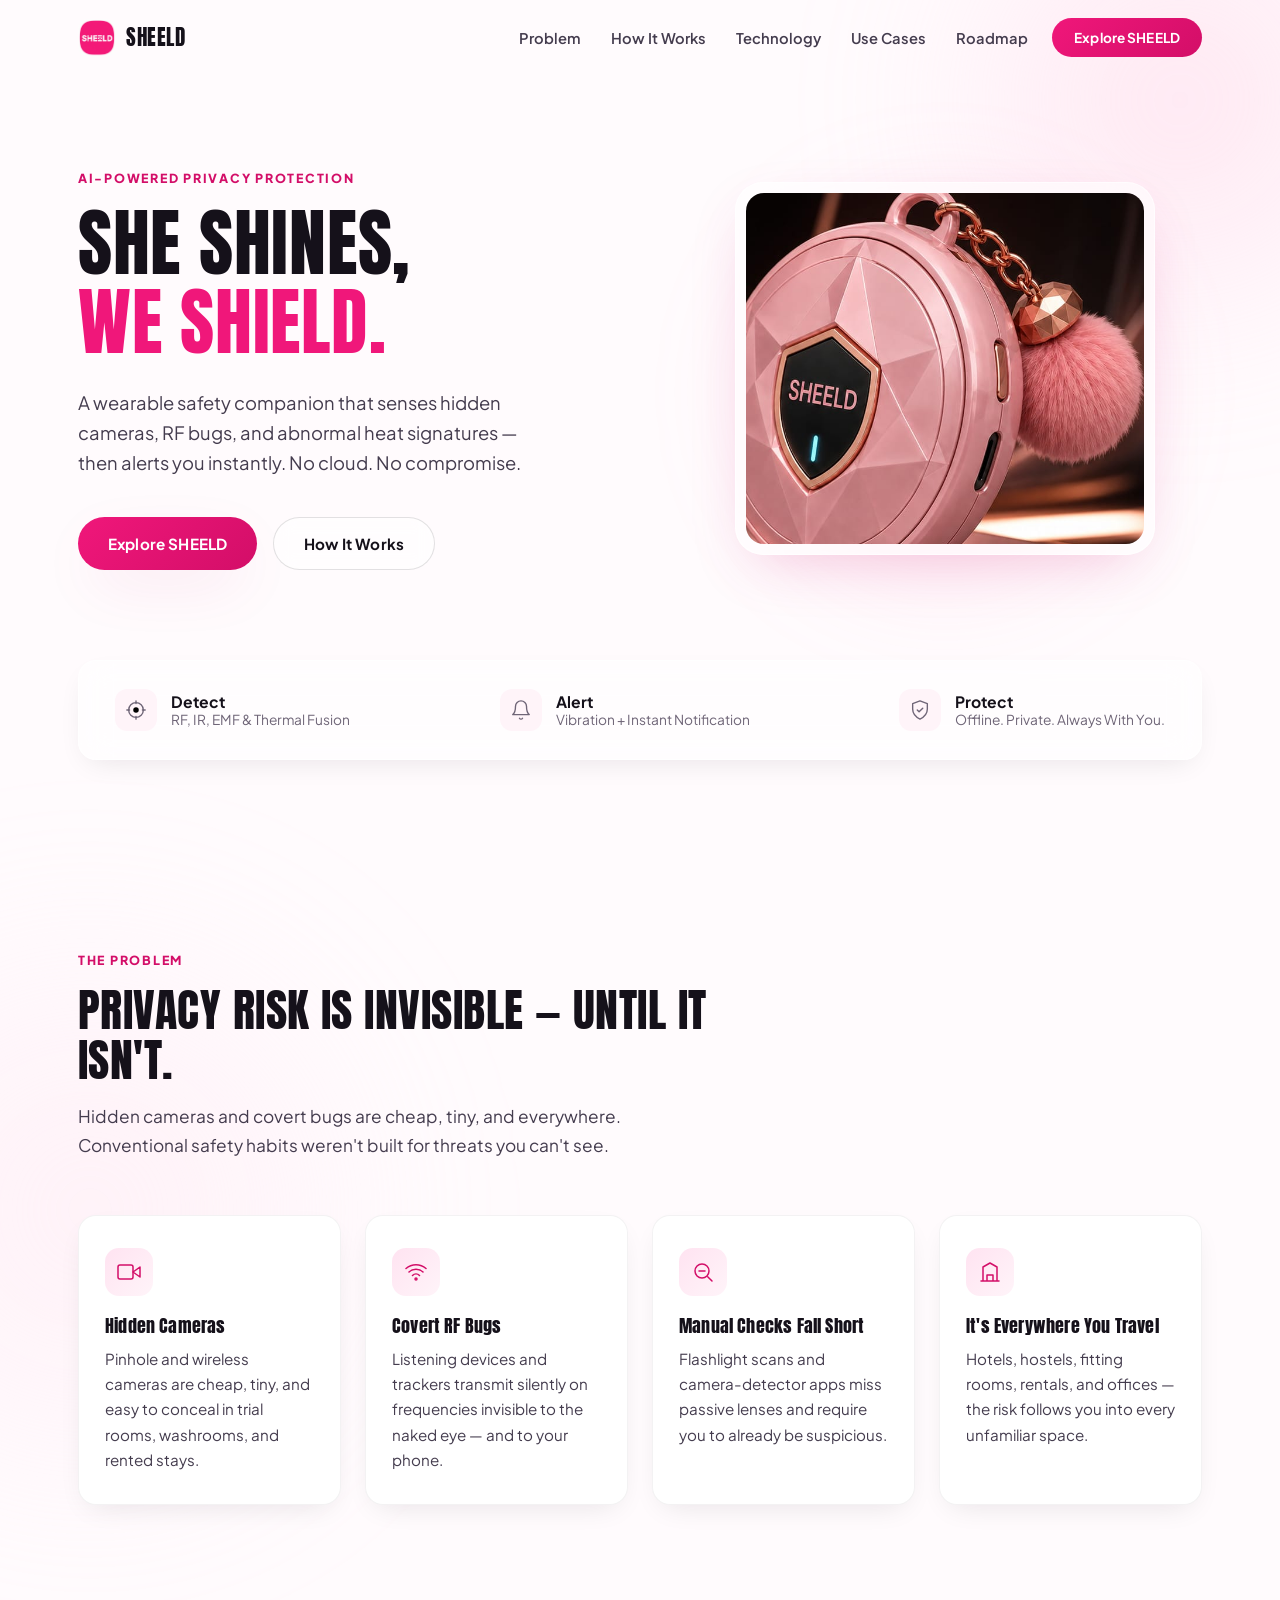
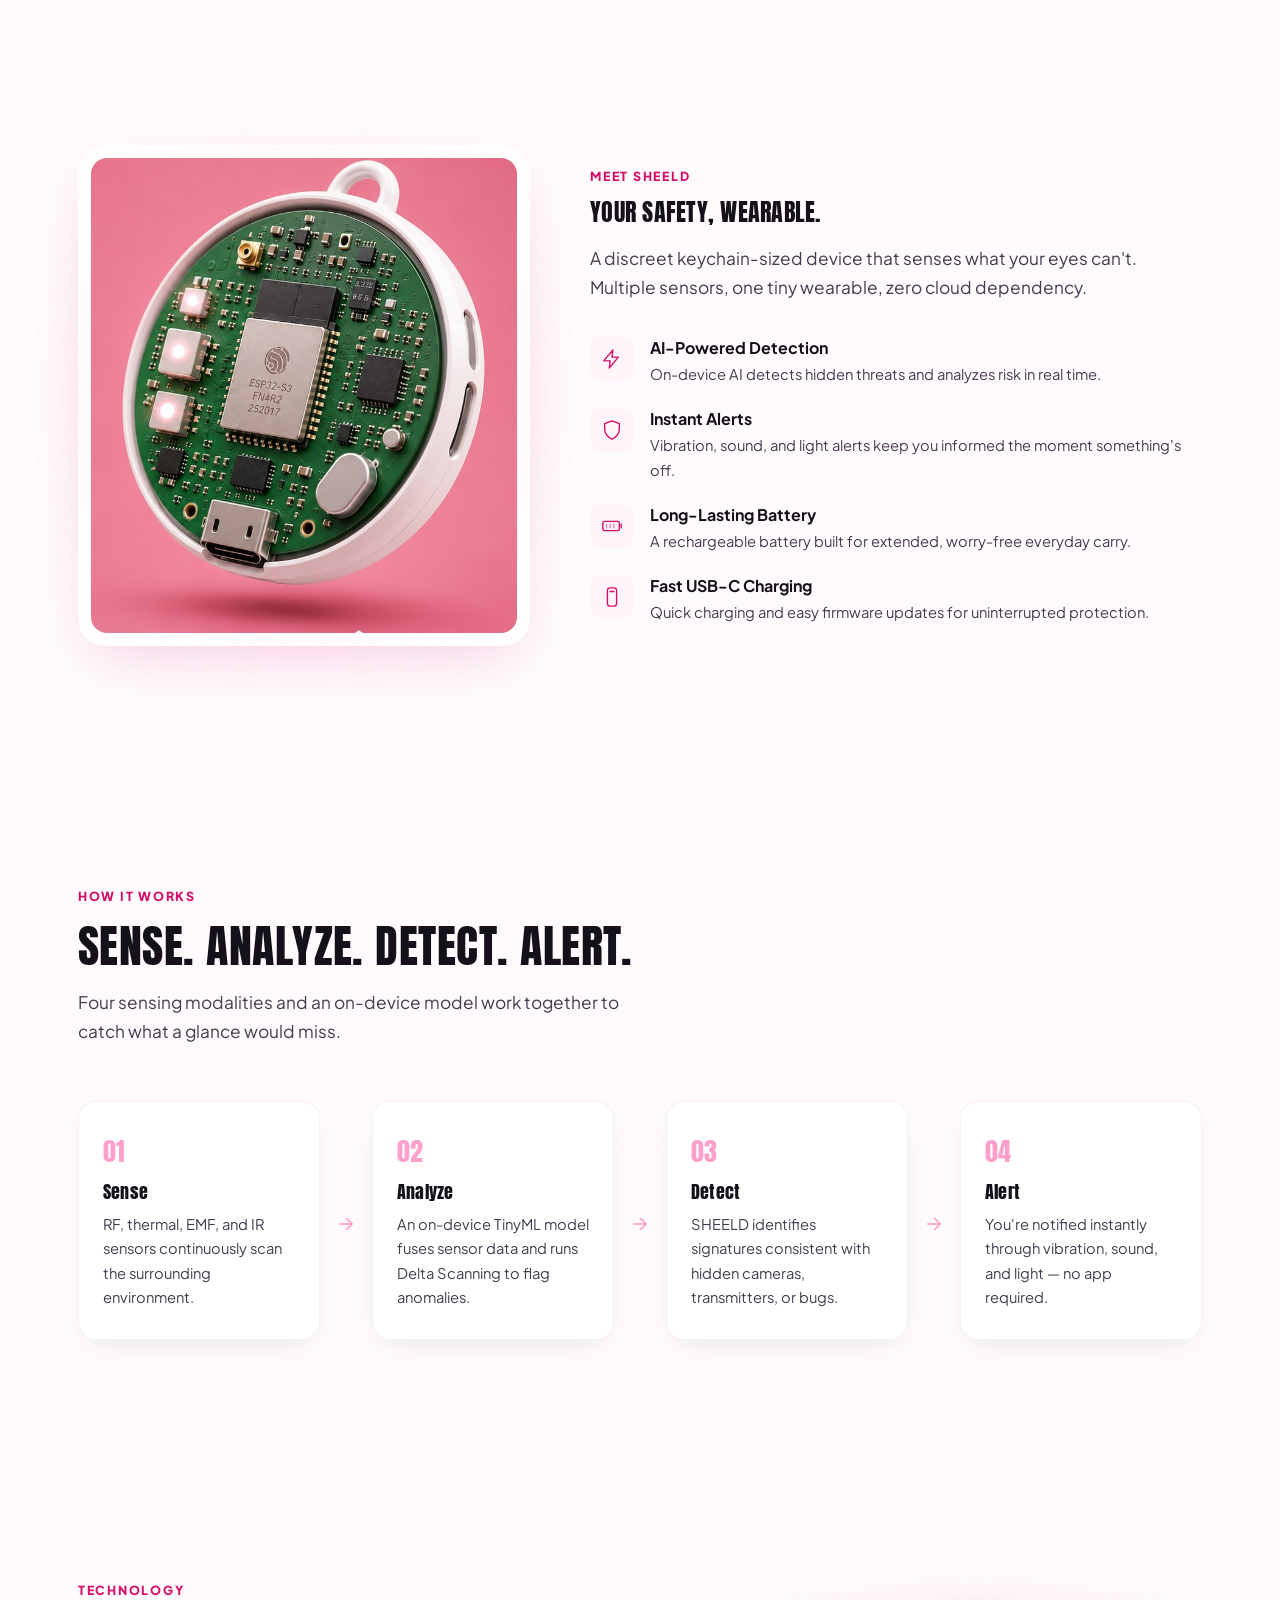
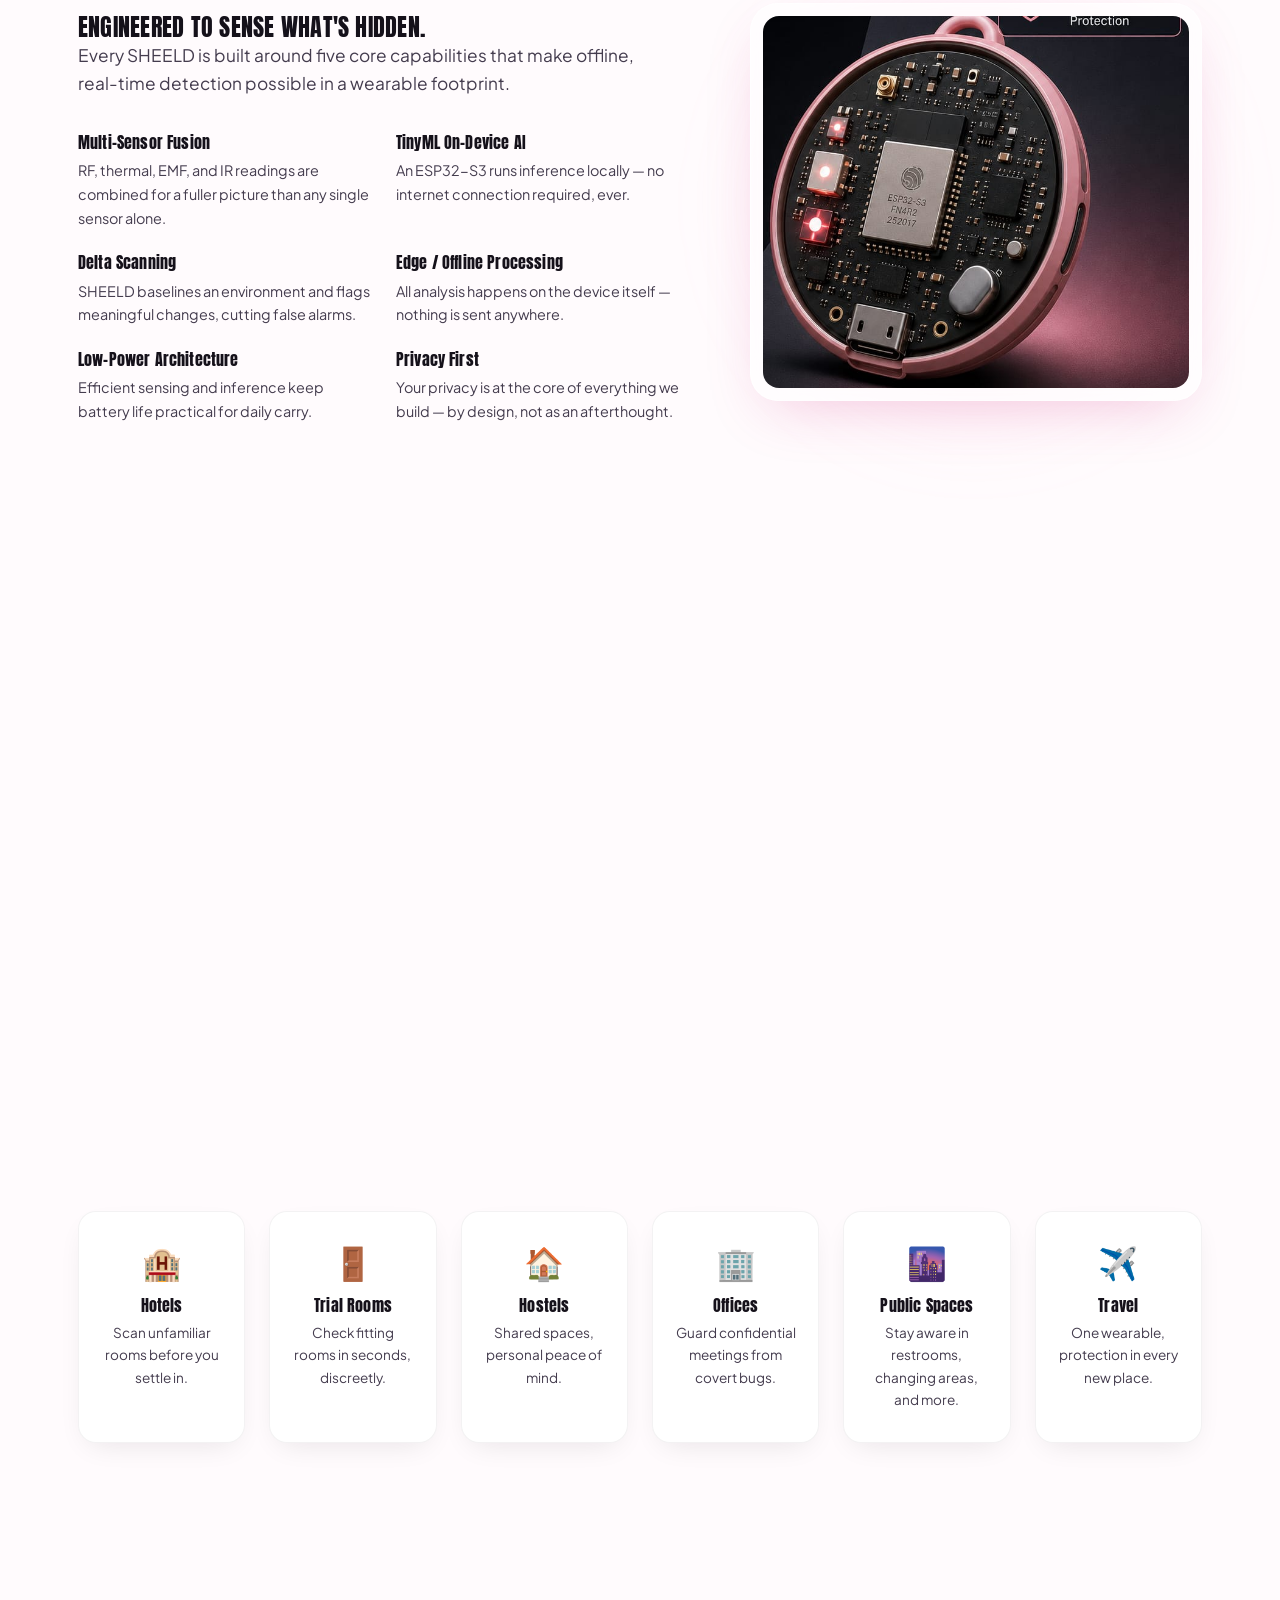
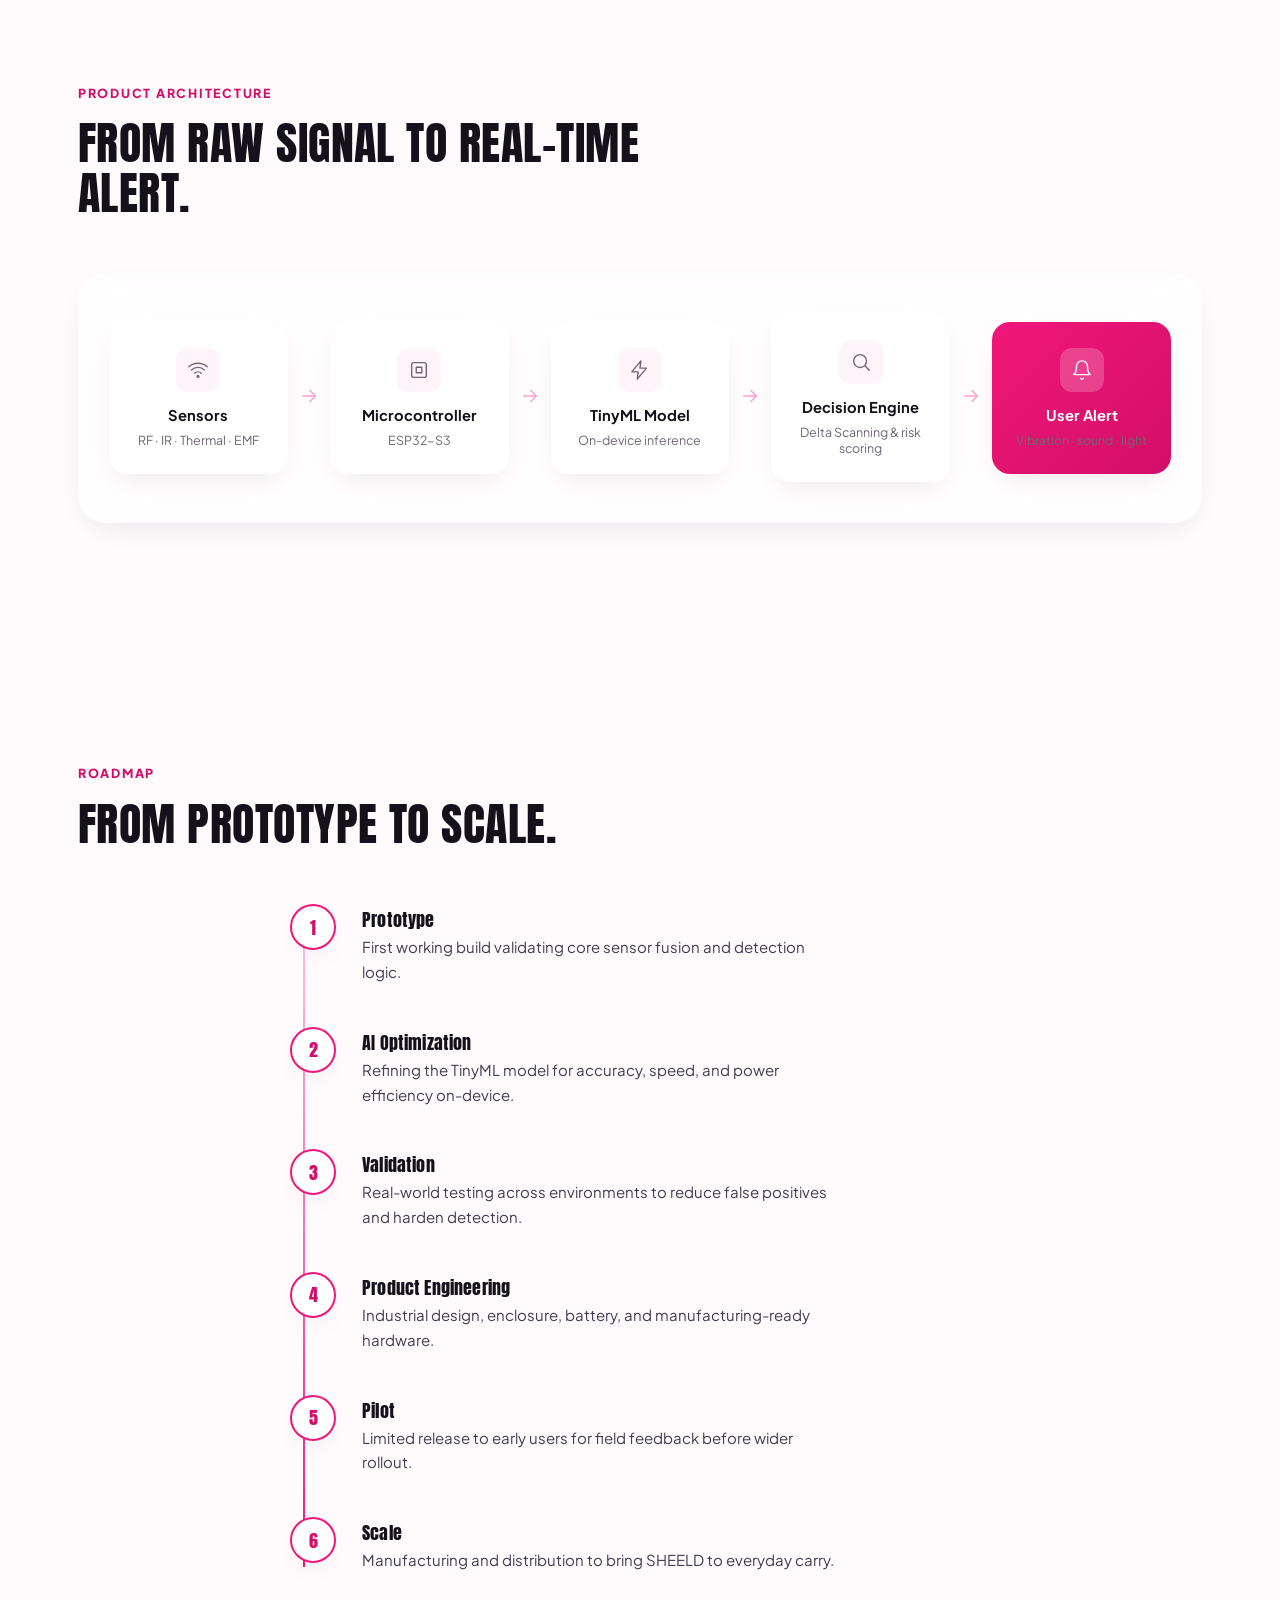
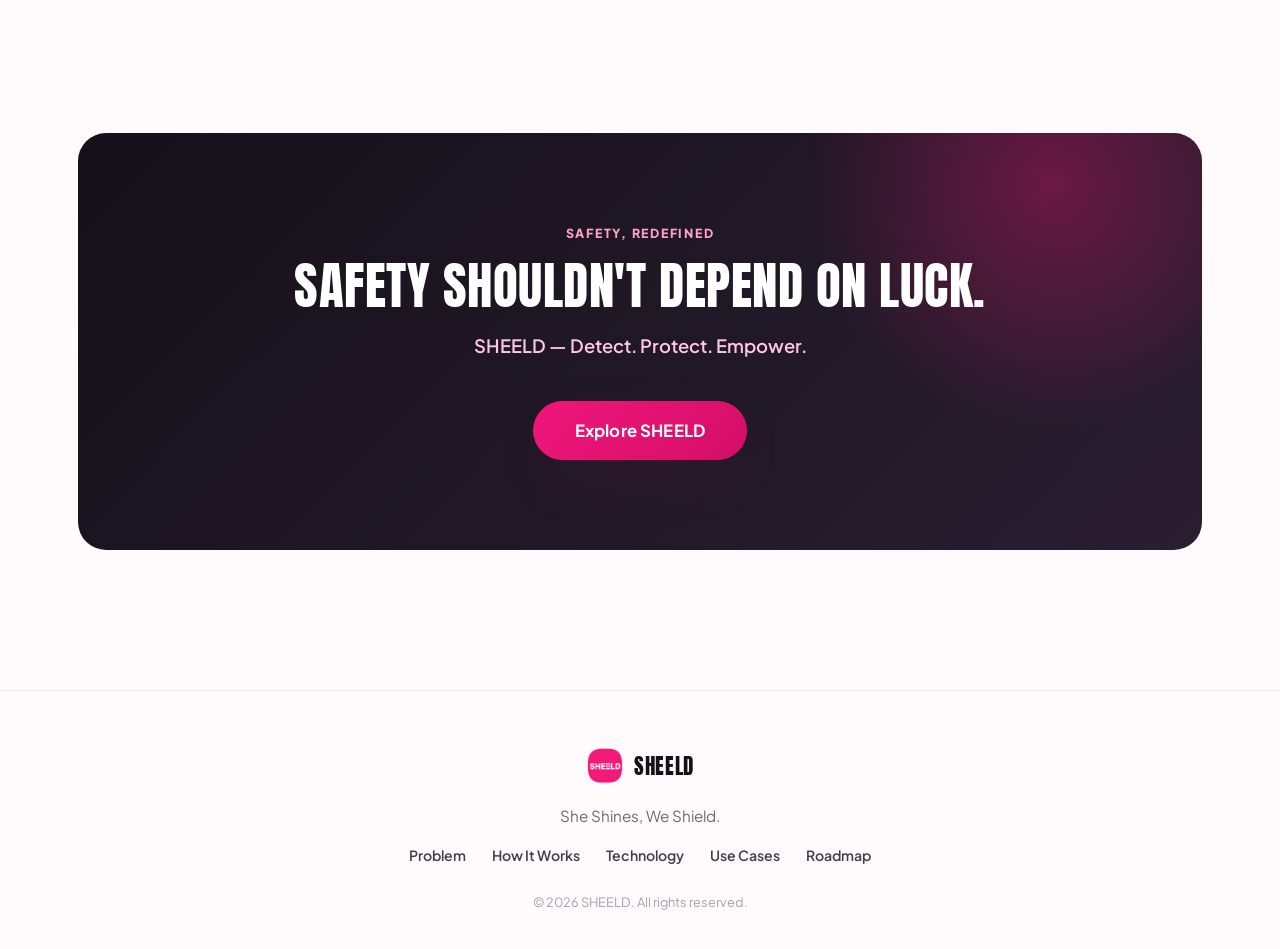
==== commit 2a93a86d: "Fix tagline spelling: "She Shines, We Shield." Co-Authored-By: Claude Sonnet 5 <noreply@anthropic.co" ====
--- a/index.html
+++ b/index.html
@@ -44,8 +44,8 @@
       <div class="hero-copy reveal">
         <p class="eyebrow">AI-POWERED PRIVACY PROTECTION</p>
         <h1 class="hero-title">
-          <span class="line line-ink">She Shine,</span>
-          <span class="line line-pink">We Sheild.</span>
+          <span class="line line-ink">She Shines,</span>
+          <span class="line line-pink">We Shield.</span>
         </h1>
         <p class="hero-sub">A wearable safety companion that senses hidden cameras, RF bugs, and abnormal heat signatures — then alerts you instantly. No cloud. No compromise.</p>
         <div class="hero-actions">
@@ -409,7 +409,7 @@
       <img src="assets/logo.png" alt="SHEELD" class="brand-mark">
       <span class="brand-word">SHEELD</span>
     </div>
-    <p class="footer-tagline">She Shine, We Sheild.</p>
+    <p class="footer-tagline">She Shines, We Shield.</p>
     <nav class="footer-links">
       <a href="#problem">Problem</a>
       <a href="#how-it-works">How It Works</a>
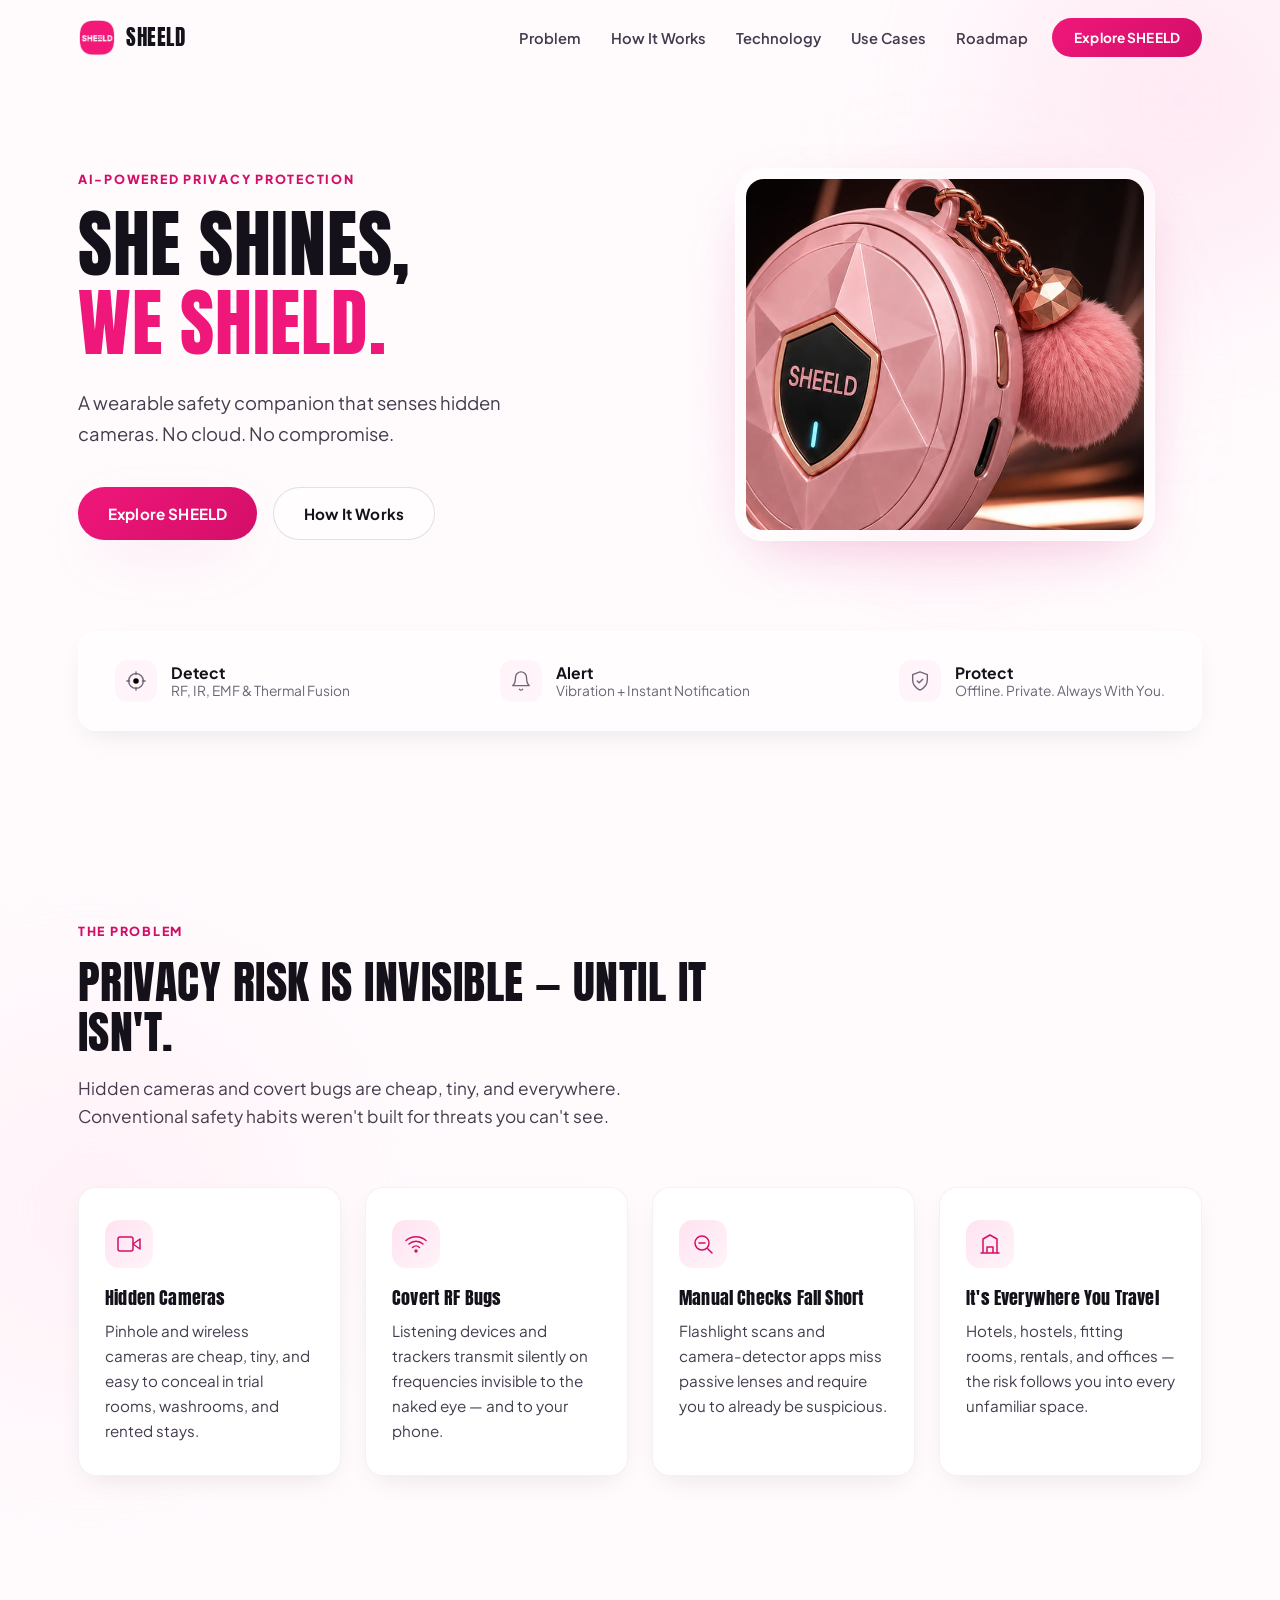
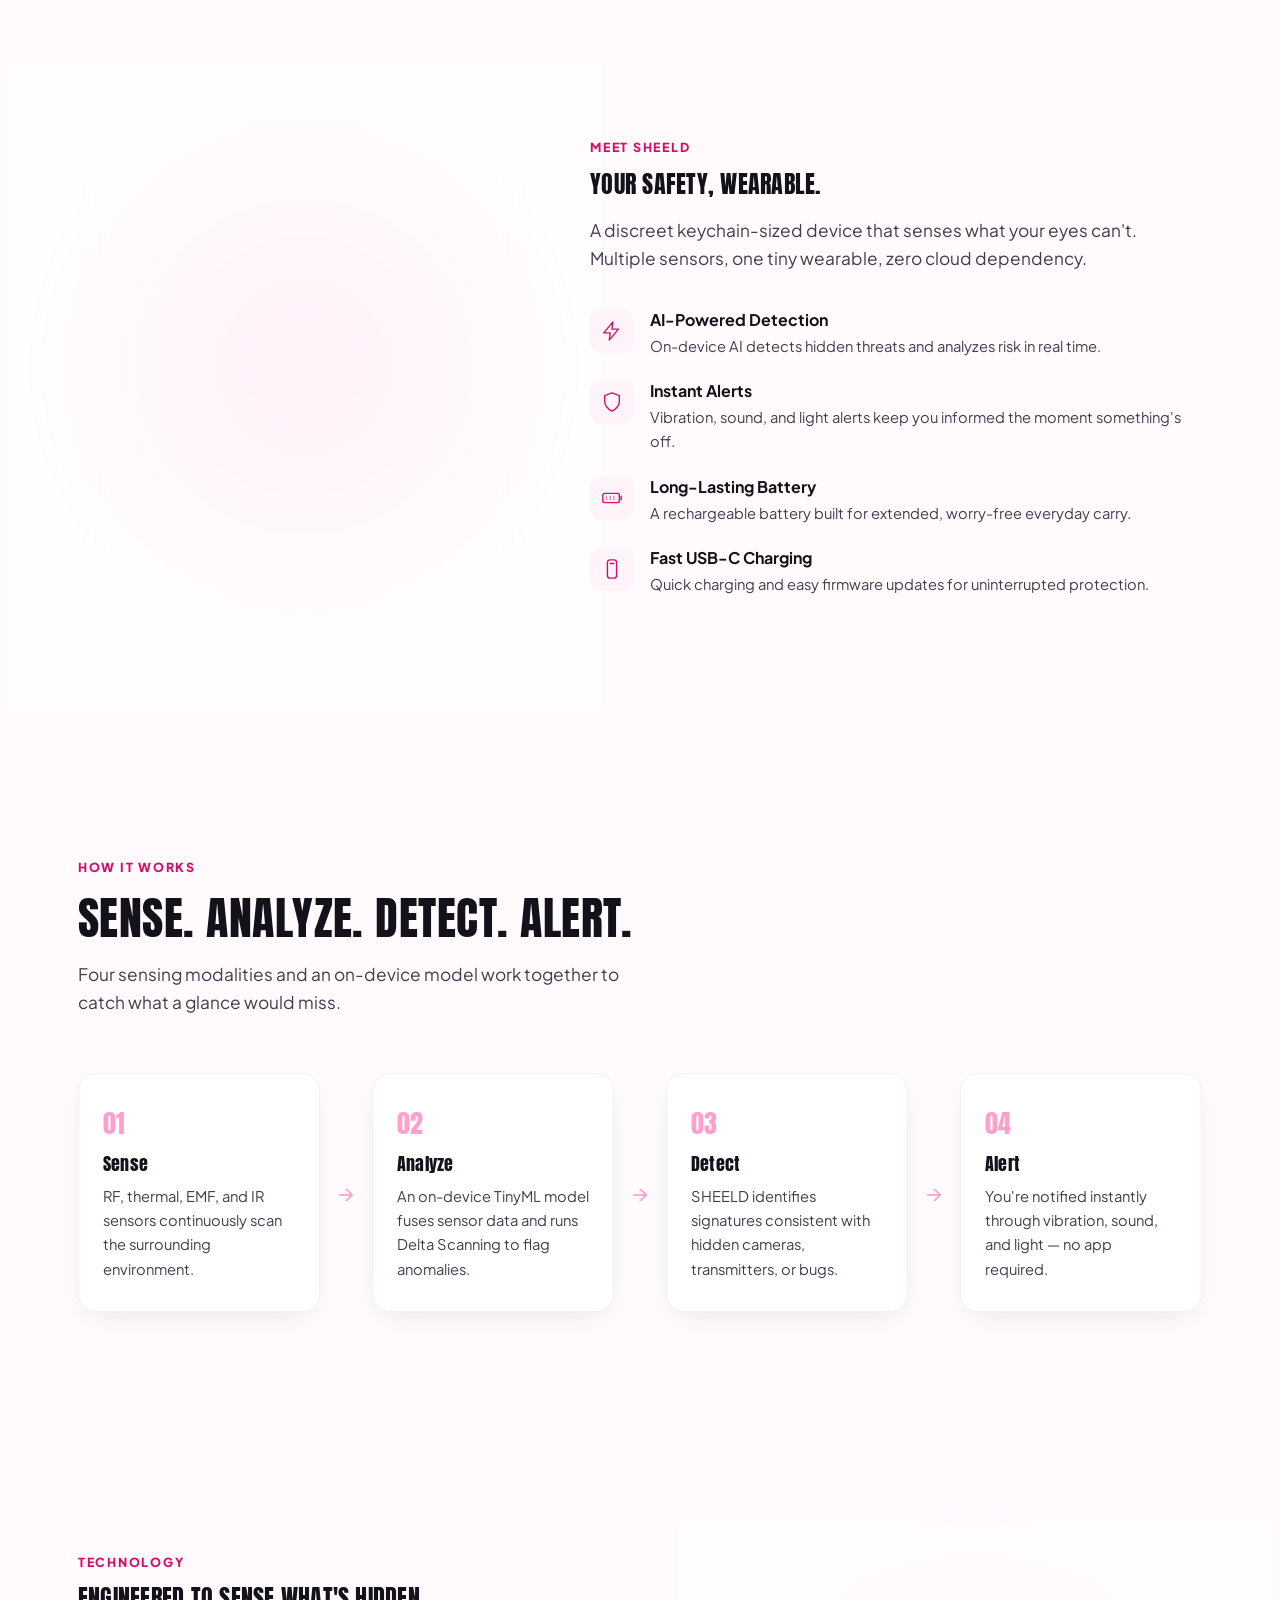
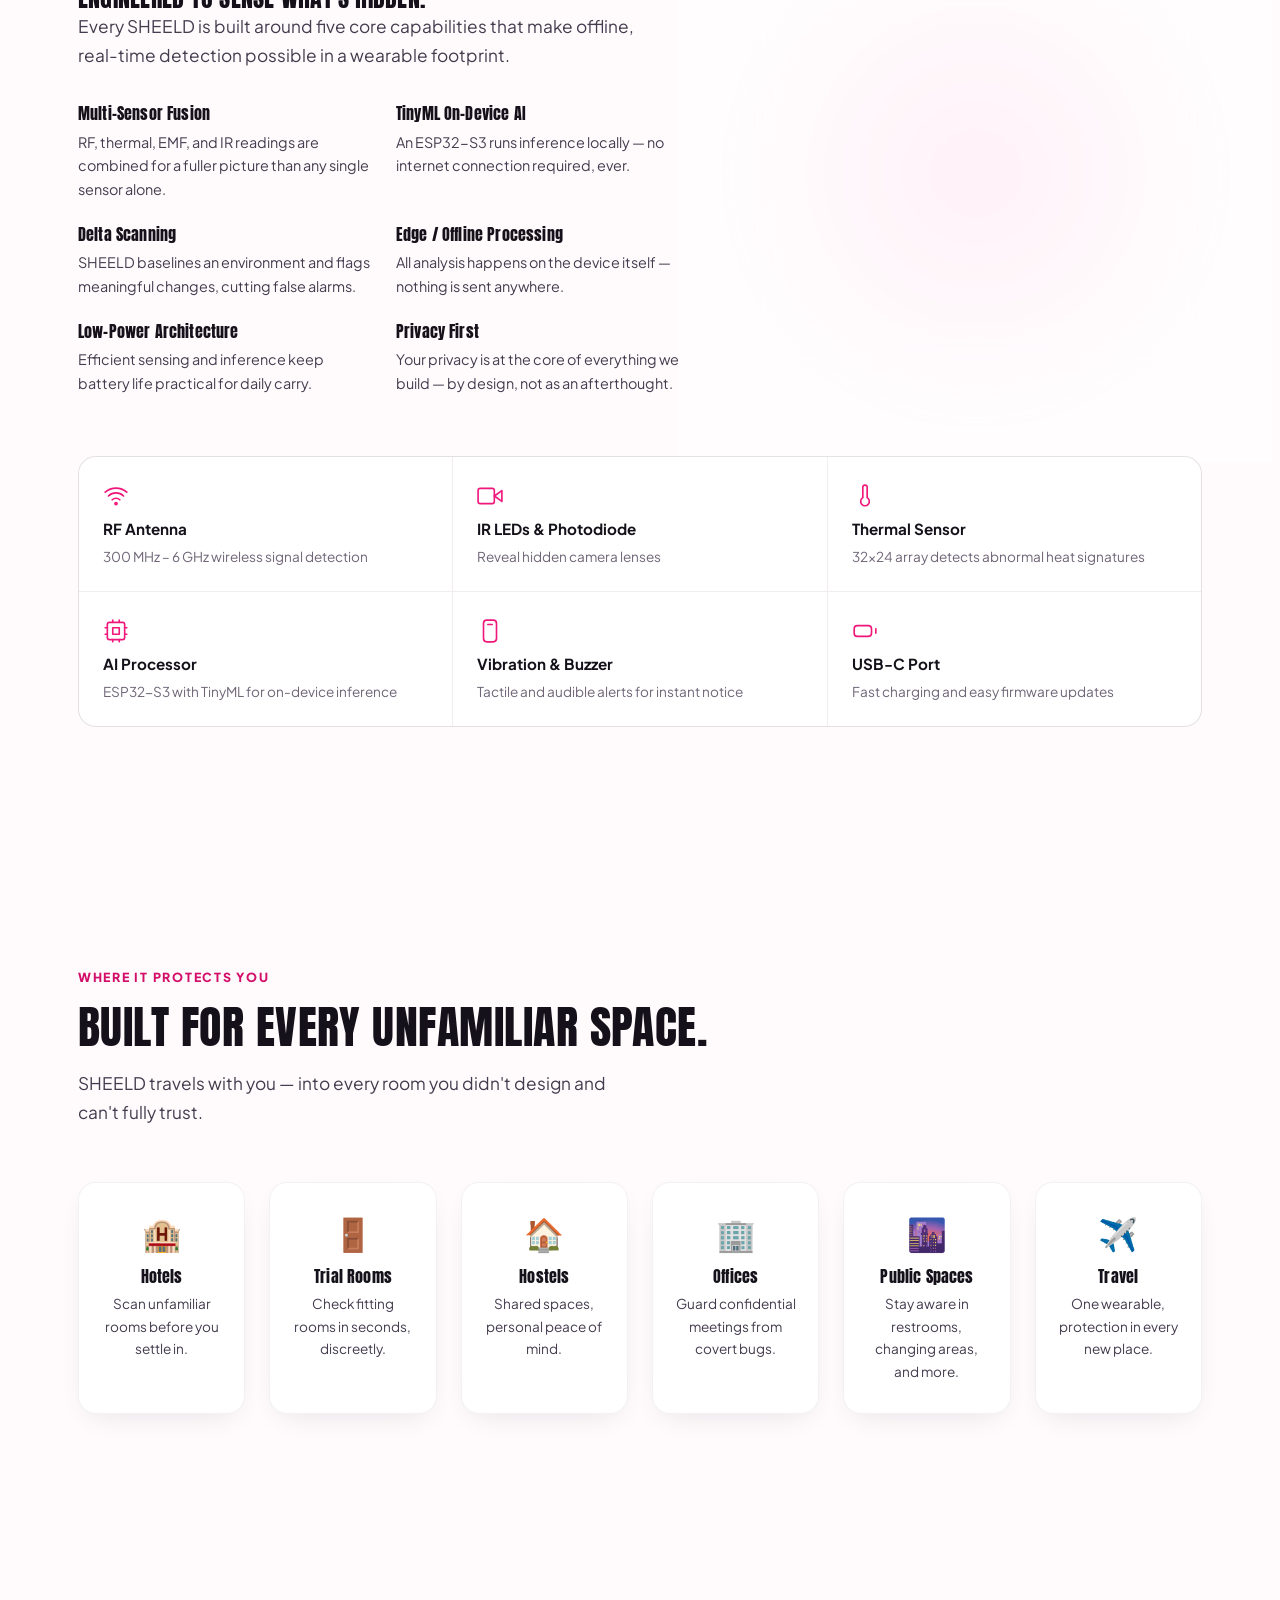
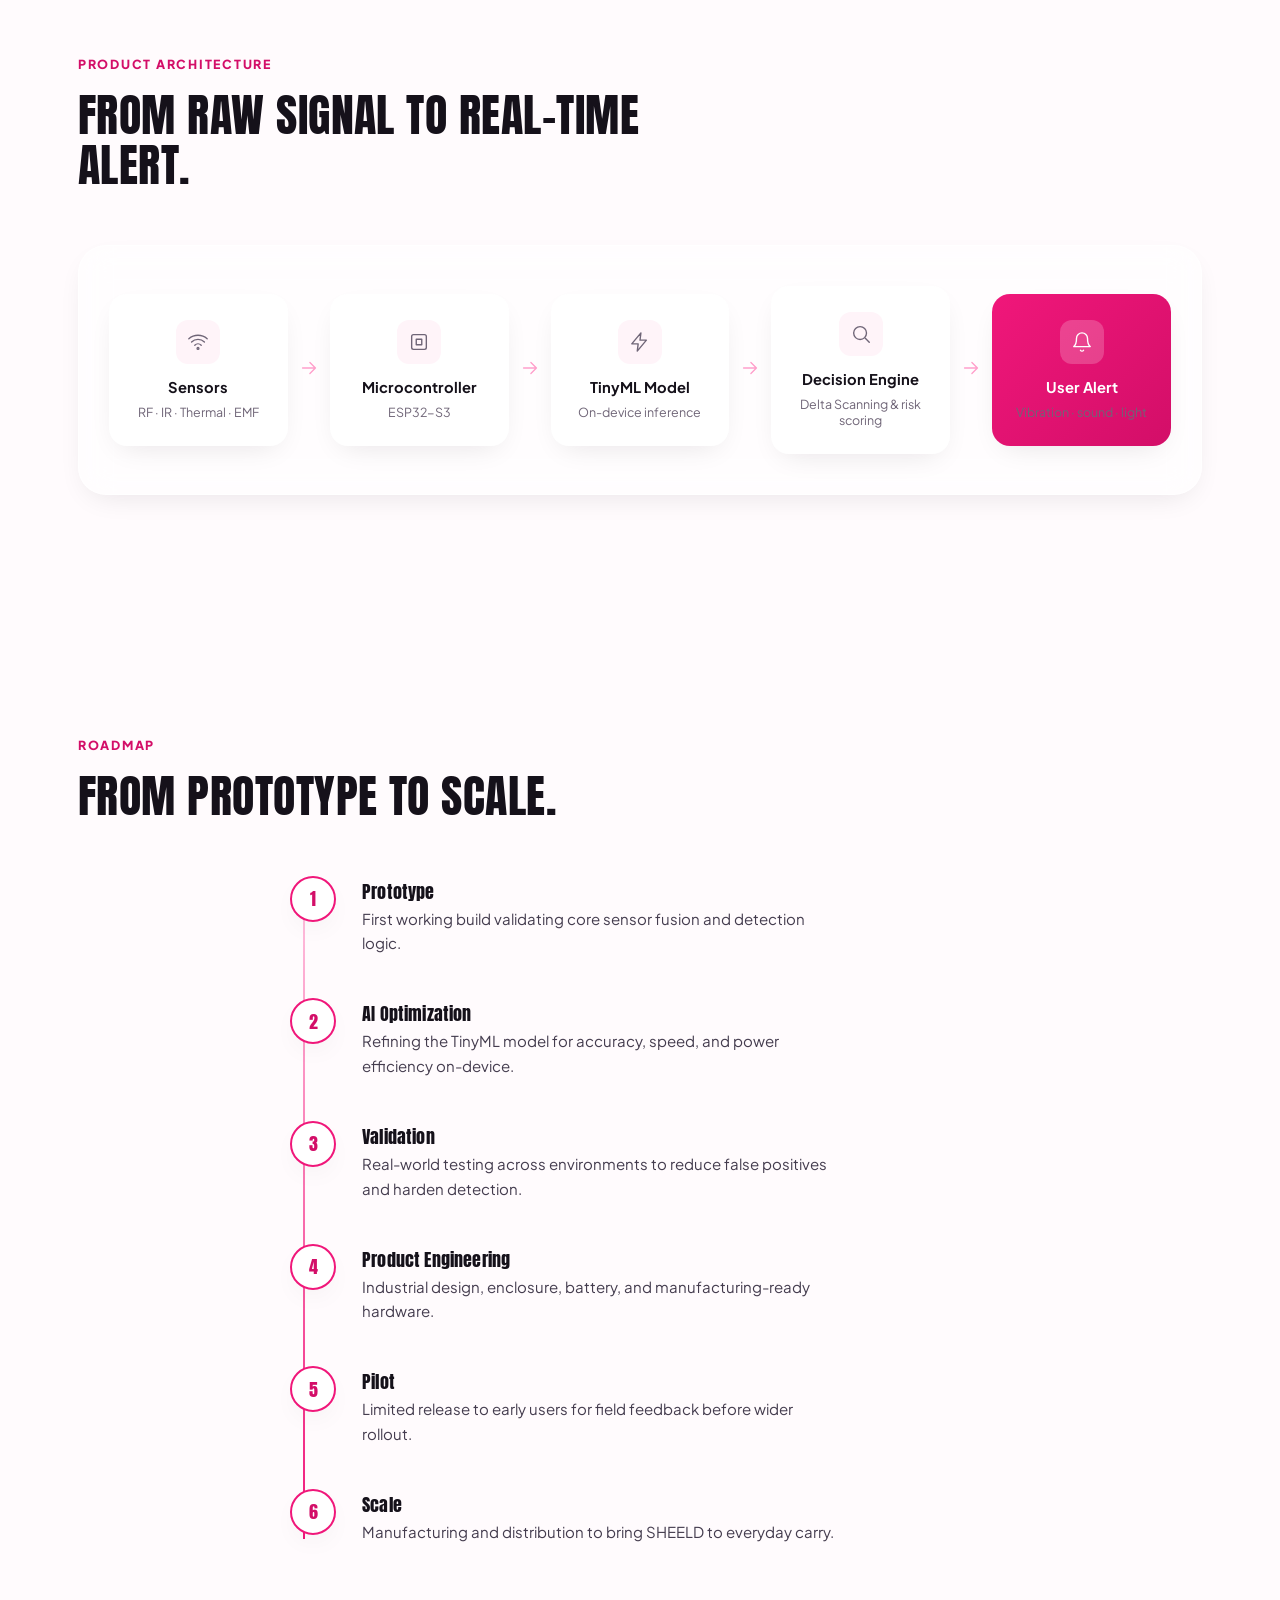
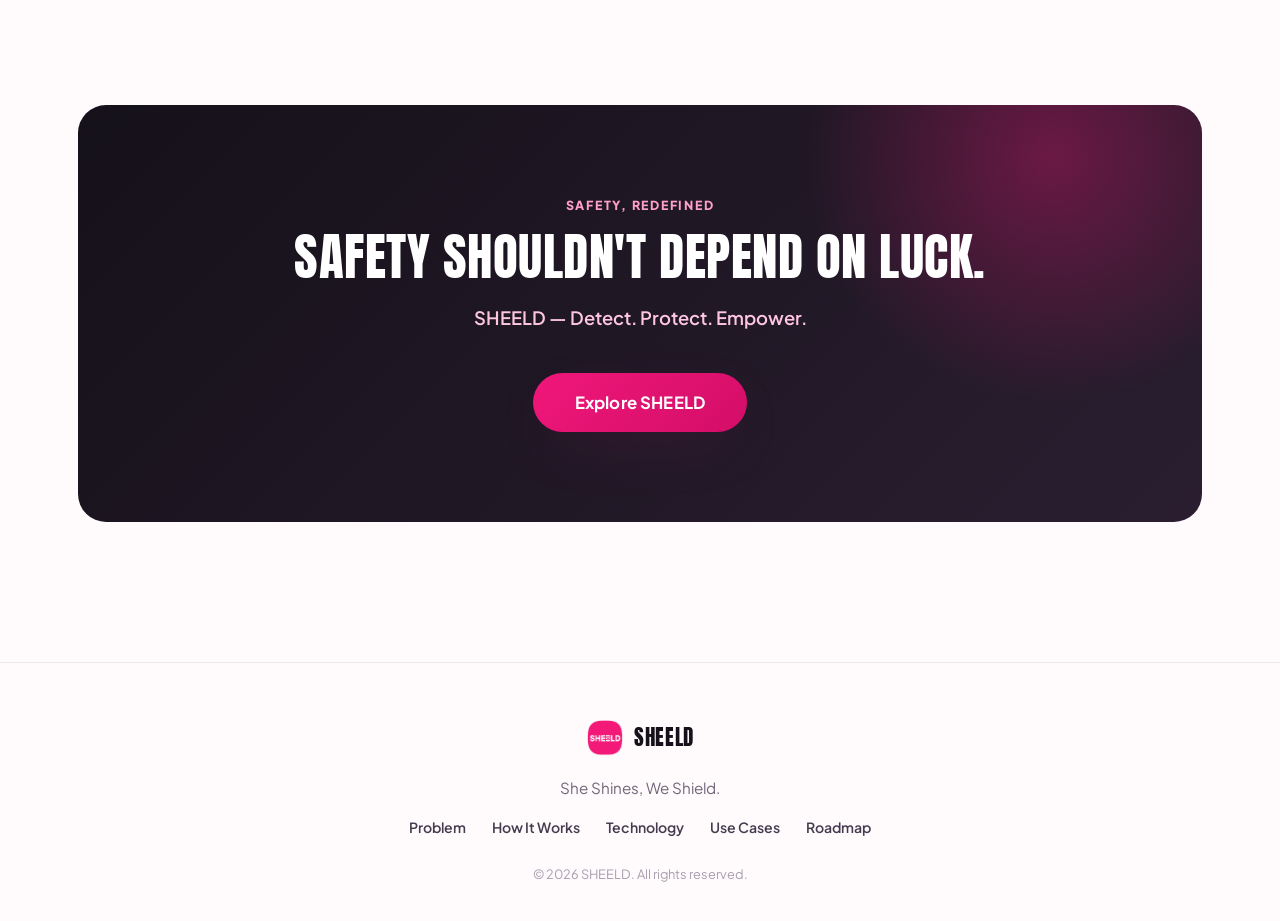
==== commit bea83f24: "Trim hero subhead copy Co-Authored-By: Claude Sonnet 5 <noreply@anthropic.com>" ====
--- a/index.html
+++ b/index.html
@@ -47,7 +47,7 @@
           <span class="line line-ink">She Shines,</span>
           <span class="line line-pink">We Shield.</span>
         </h1>
-        <p class="hero-sub">A wearable safety companion that senses hidden cameras, RF bugs, and abnormal heat signatures — then alerts you instantly. No cloud. No compromise.</p>
+        <p class="hero-sub">A wearable safety companion that senses hidden cameras. No cloud. No compromise.</p>
         <div class="hero-actions">
           <a href="#meet" class="btn btn-primary">Explore SHEELD</a>
           <a href="#how-it-works" class="btn btn-ghost">How It Works</a>
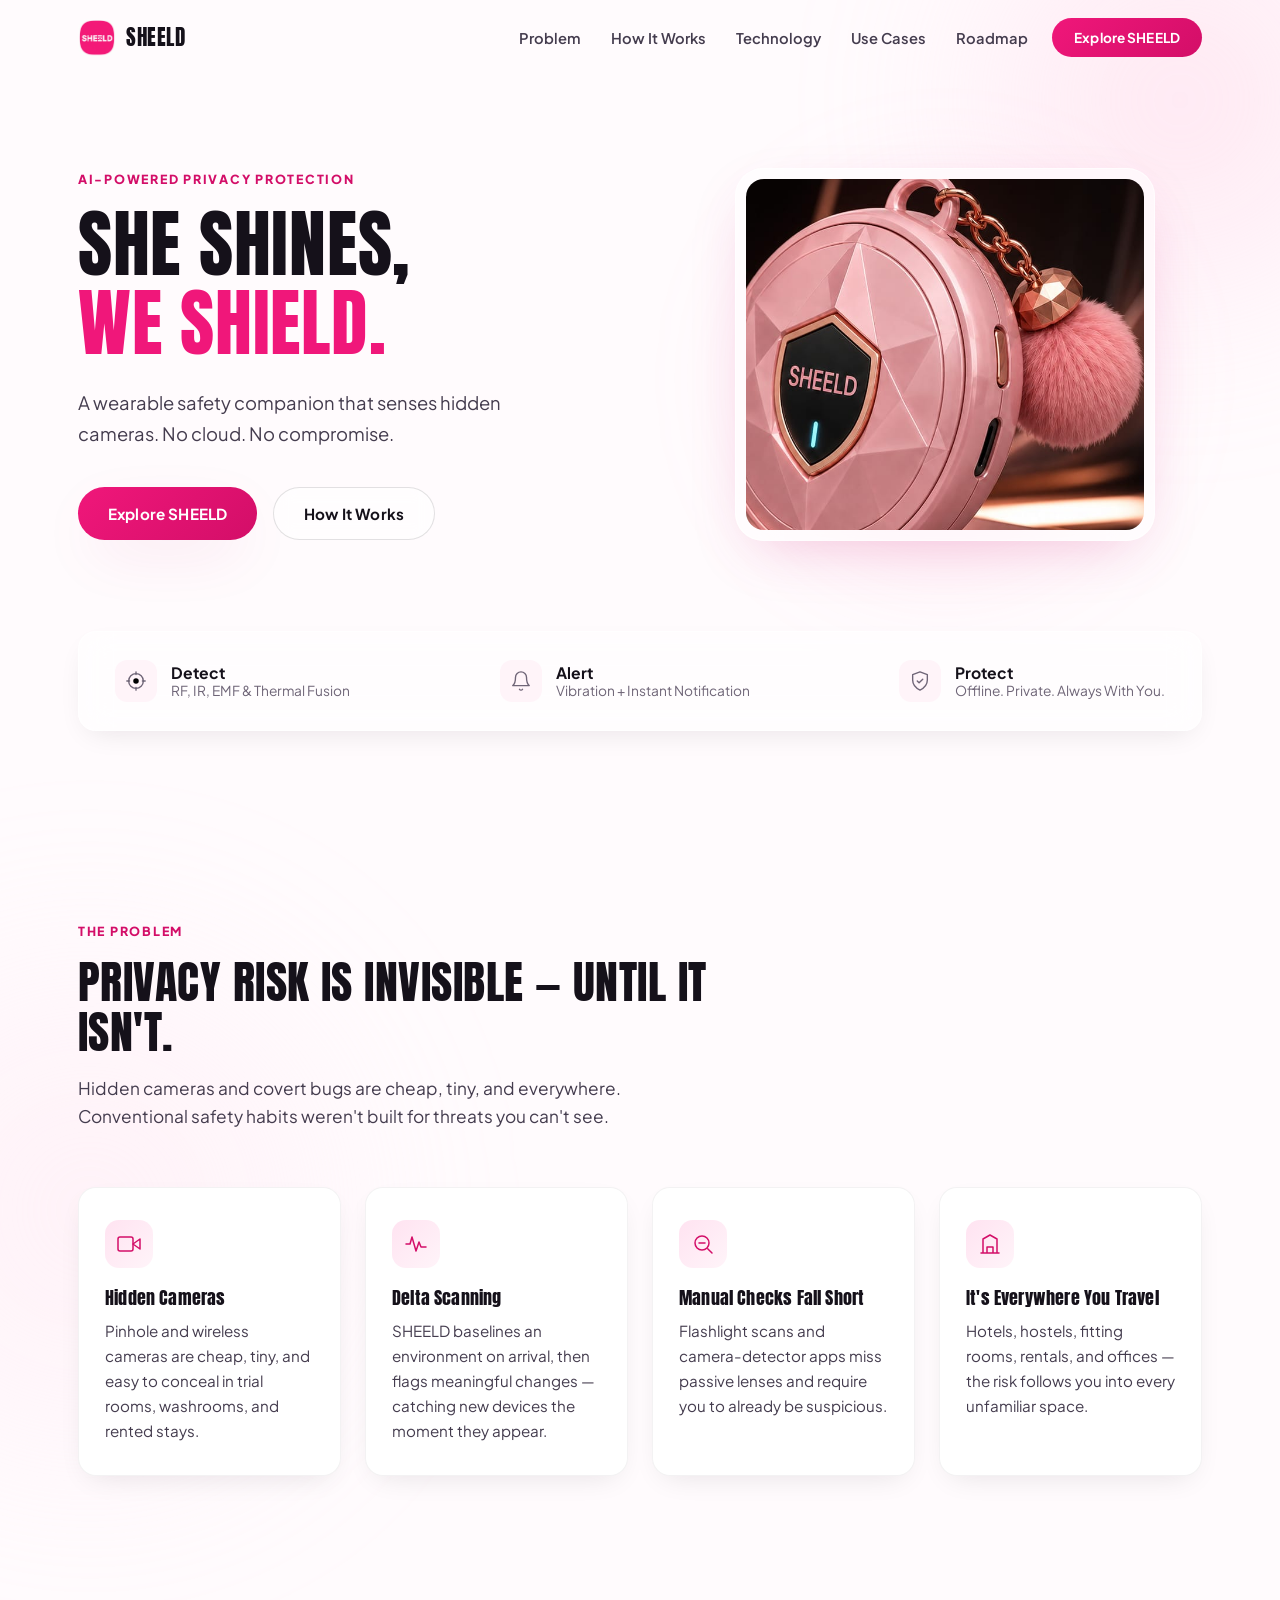
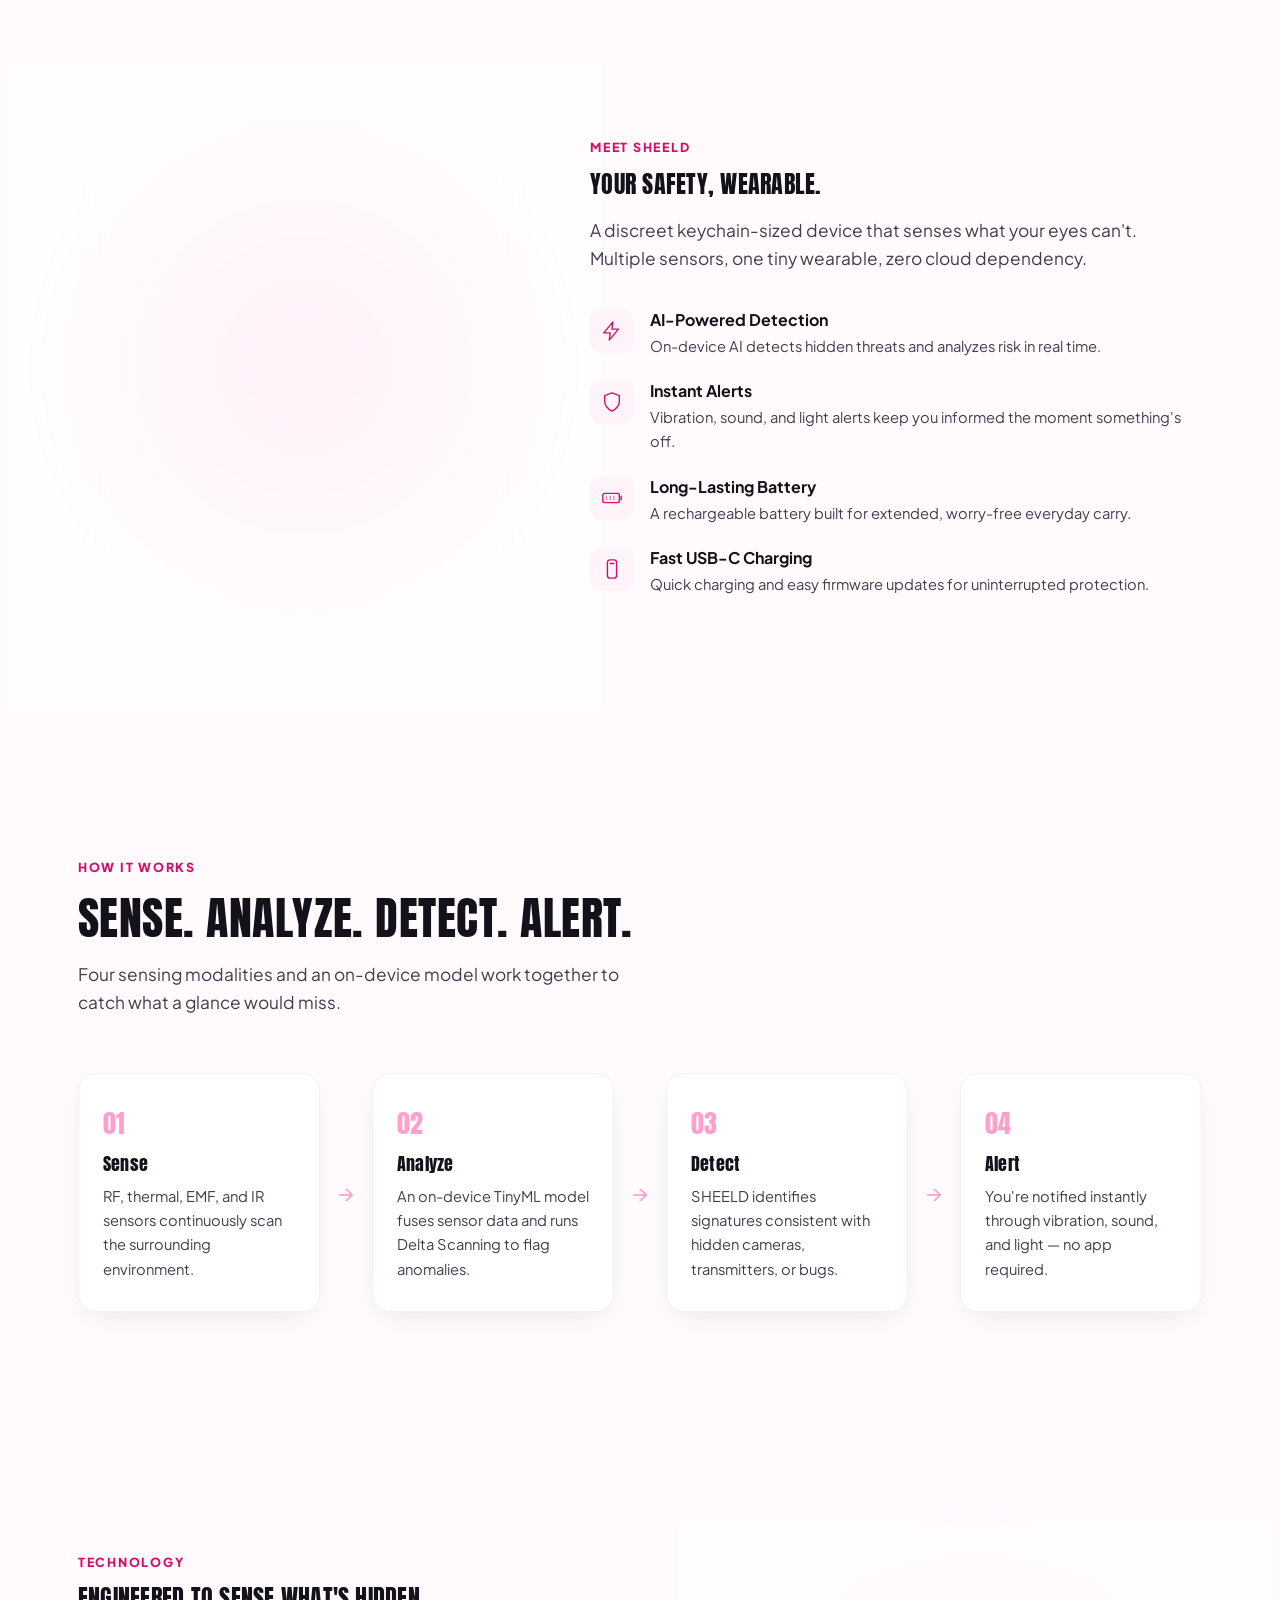
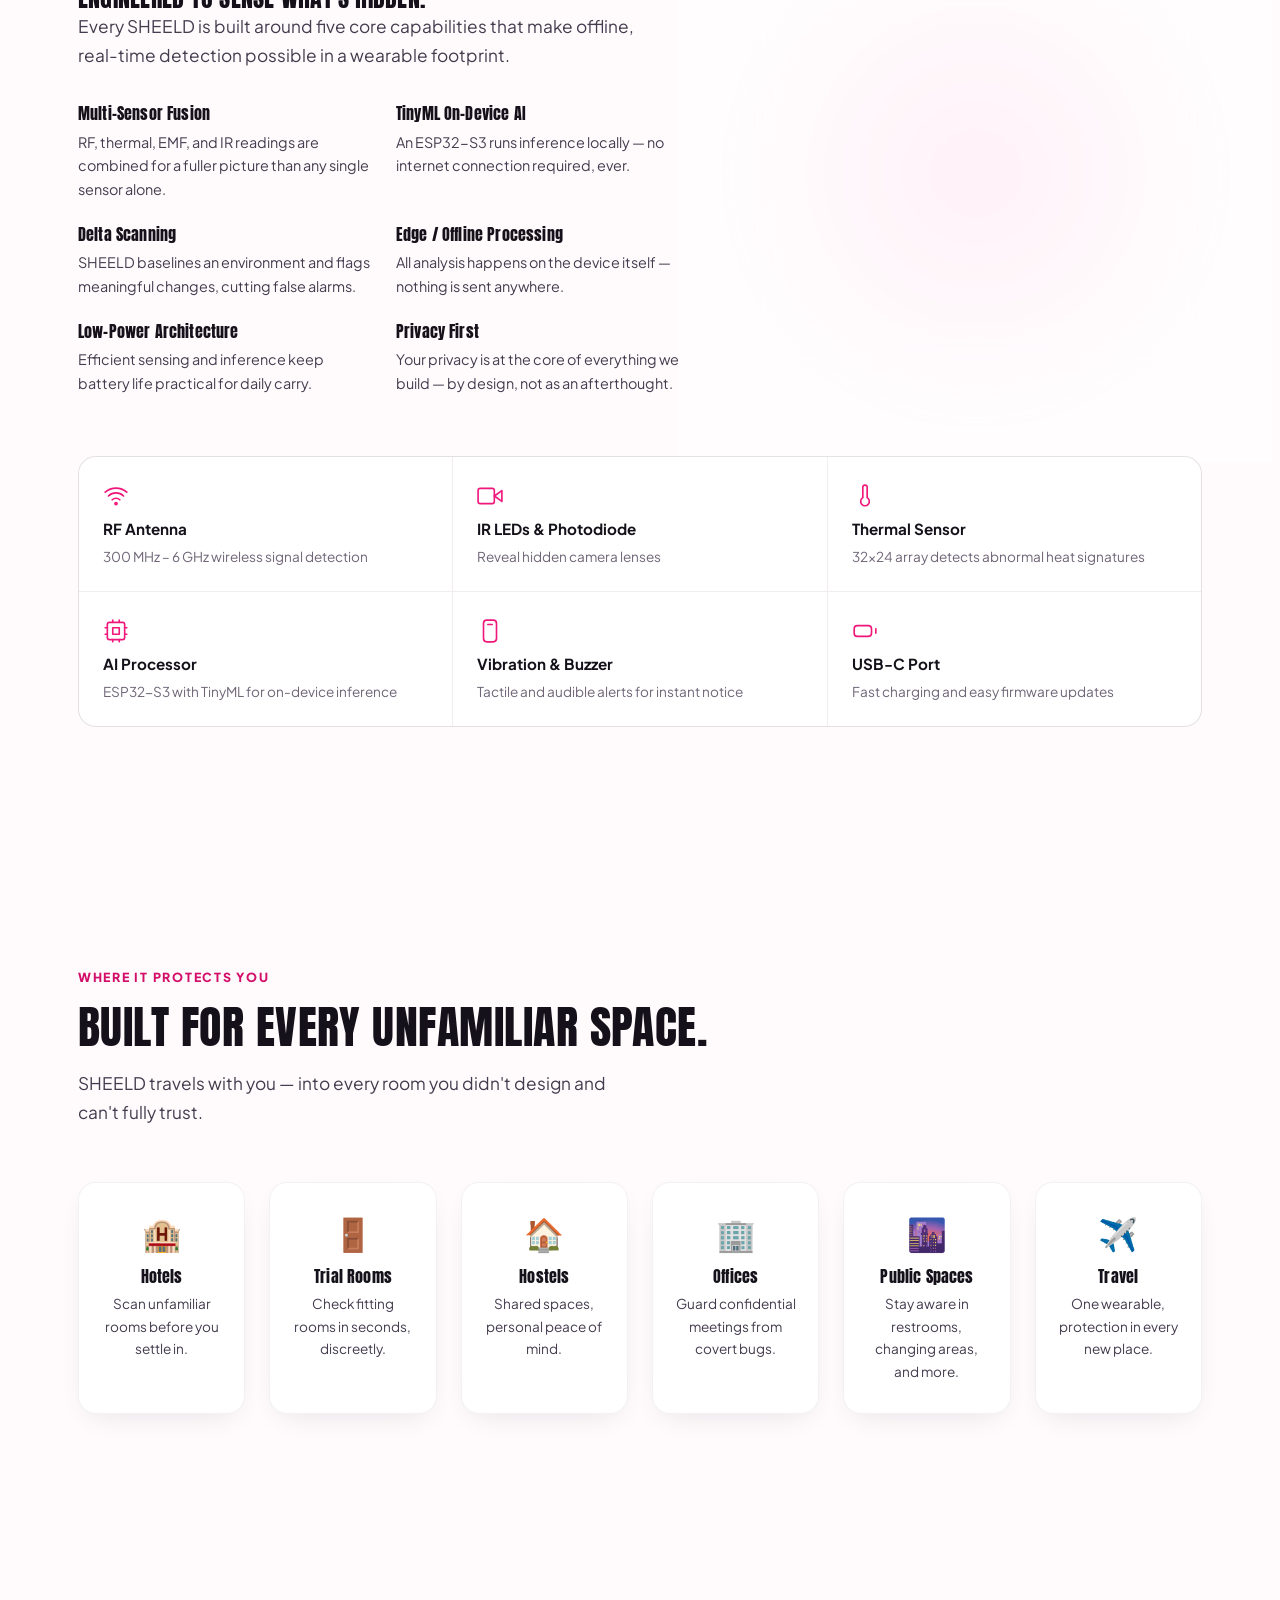
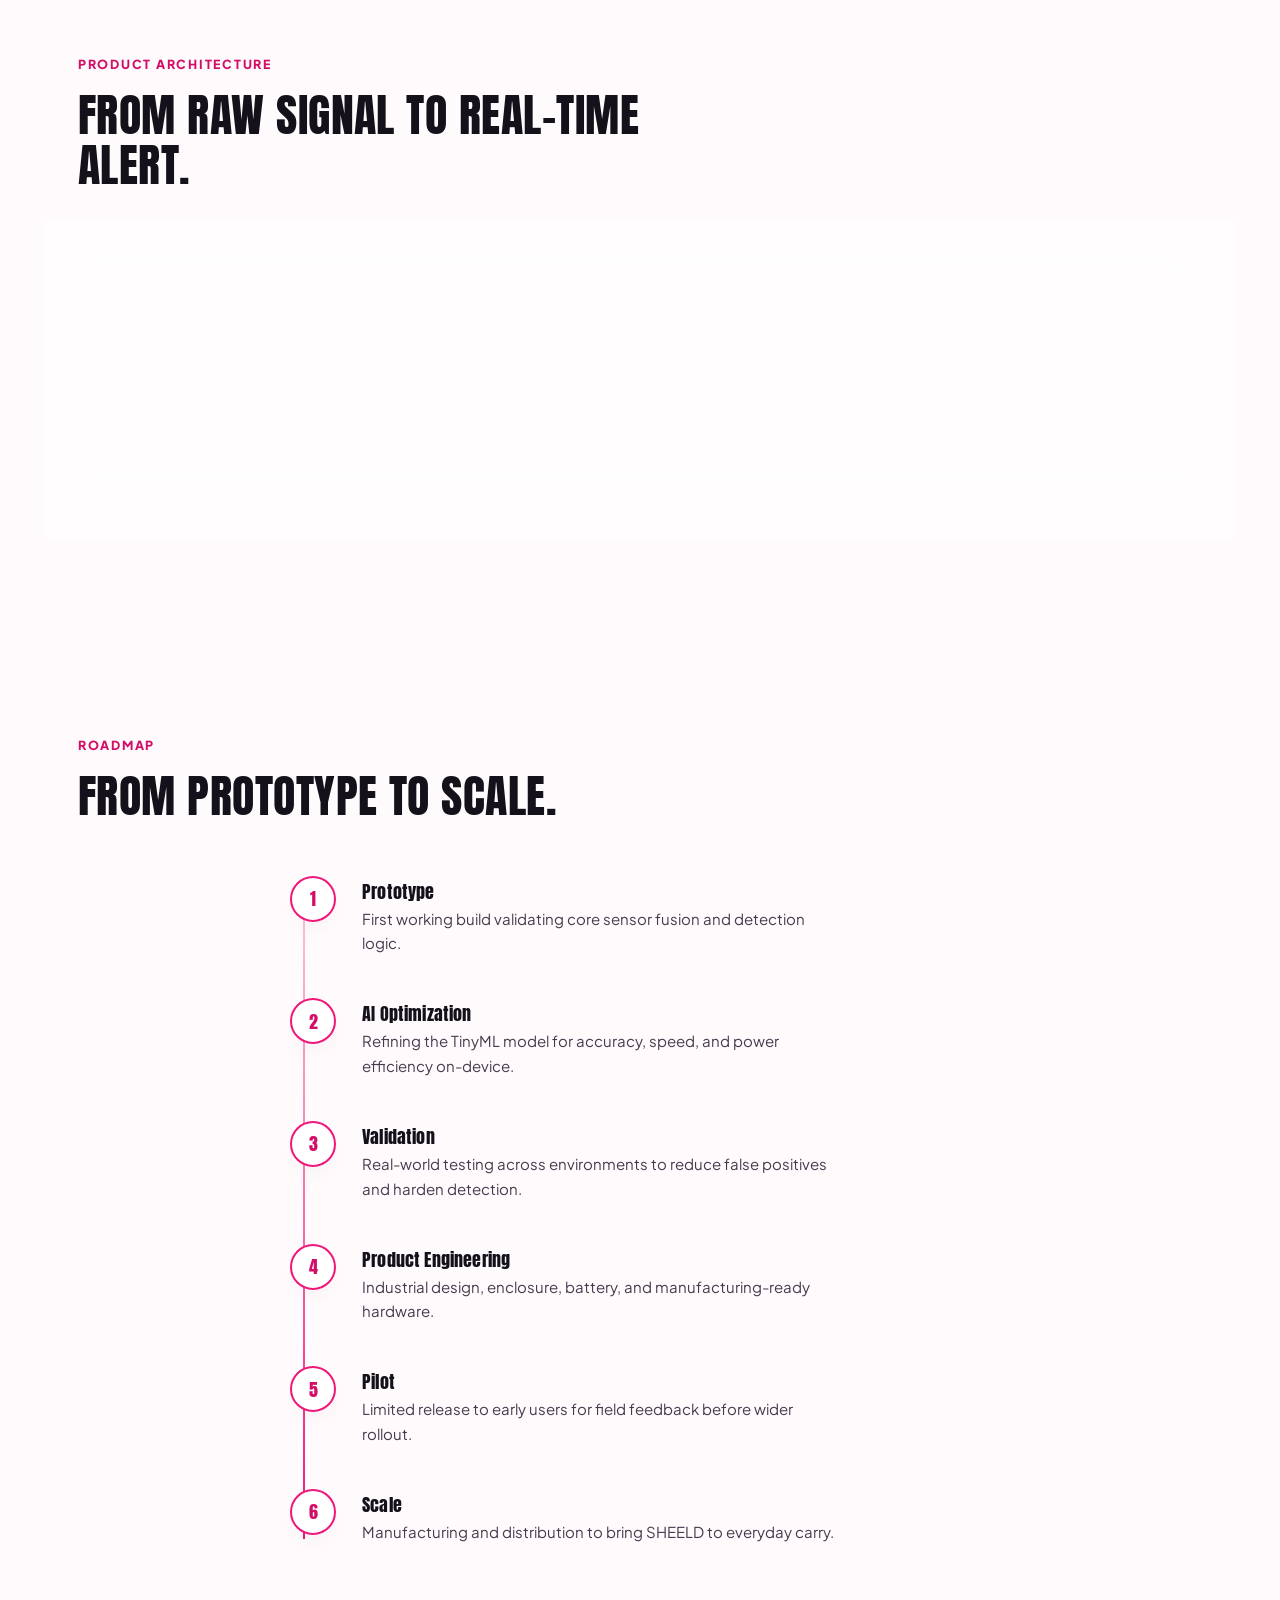
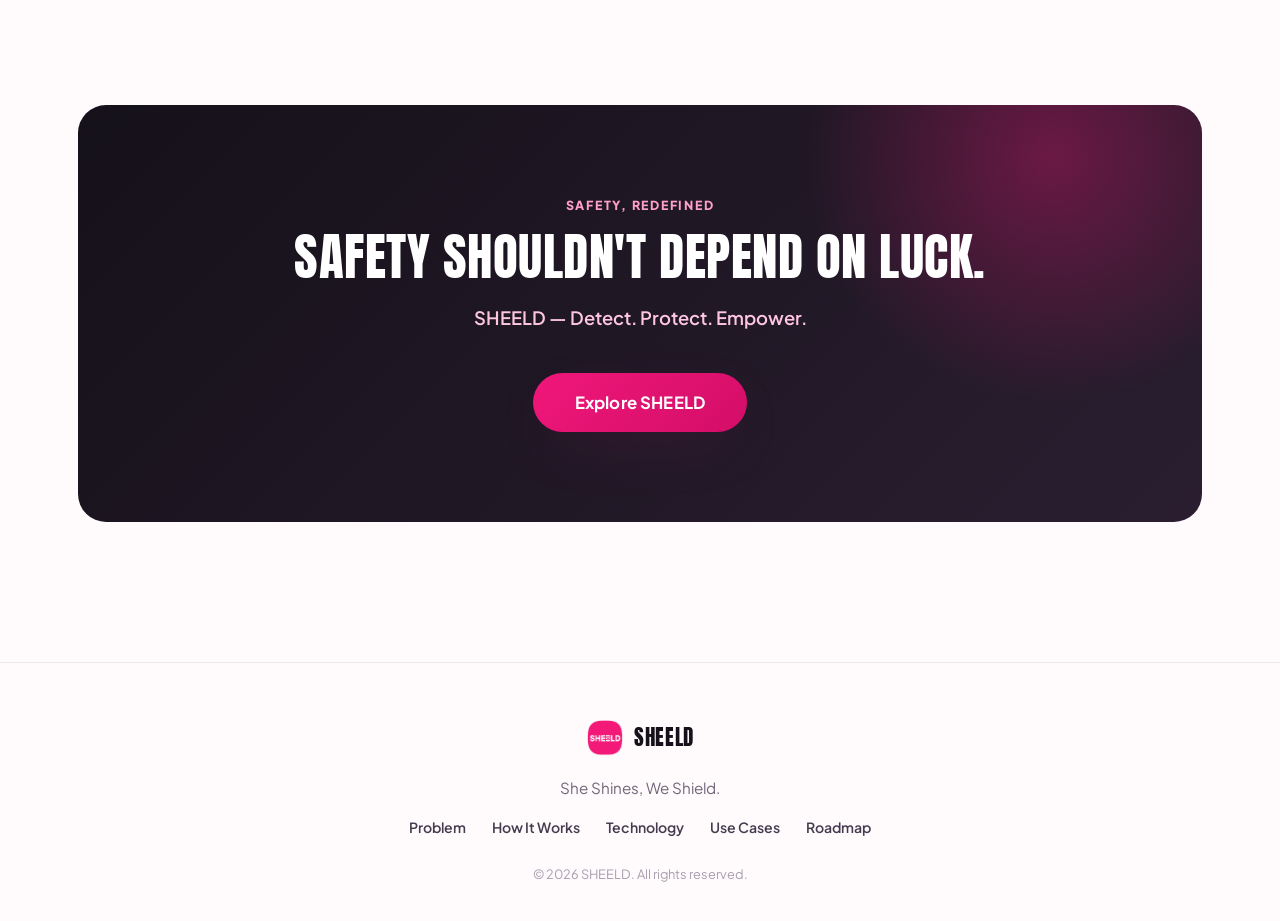
==== commit 4b768958: "Swap Covert RF Bugs card for Delta Scanning in Problem section Co-Authored-By: Claude Sonnet 5 <nore" ====
--- a/index.html
+++ b/index.html
@@ -99,10 +99,10 @@
       </div>
       <div class="card reveal">
         <span class="card-icon" aria-hidden="true">
-          <svg viewBox="0 0 24 24" fill="none" stroke="currentColor" stroke-width="1.5" stroke-linecap="round" stroke-linejoin="round"><path d="M2 8.5a15 15 0 0 1 20 0M5 12a10 10 0 0 1 14 0M8.5 15.5a5 5 0 0 1 7 0"></path><circle cx="12" cy="19" r="1"></circle></svg>
-        </span>
-        <h3>Covert RF Bugs</h3>
-        <p>Listening devices and trackers transmit silently on frequencies invisible to the naked eye — and to your phone.</p>
+          <svg viewBox="0 0 24 24" fill="none" stroke="currentColor" stroke-width="1.5" stroke-linecap="round" stroke-linejoin="round"><path d="M2 12h4l2-7 4 14 3-9 2 5h5"></path></svg>
+        </span>
+        <h3>Delta Scanning</h3>
+        <p>SHEELD baselines an environment on arrival, then flags meaningful changes — catching new devices the moment they appear.</p>
       </div>
       <div class="card reveal">
         <span class="card-icon" aria-hidden="true">
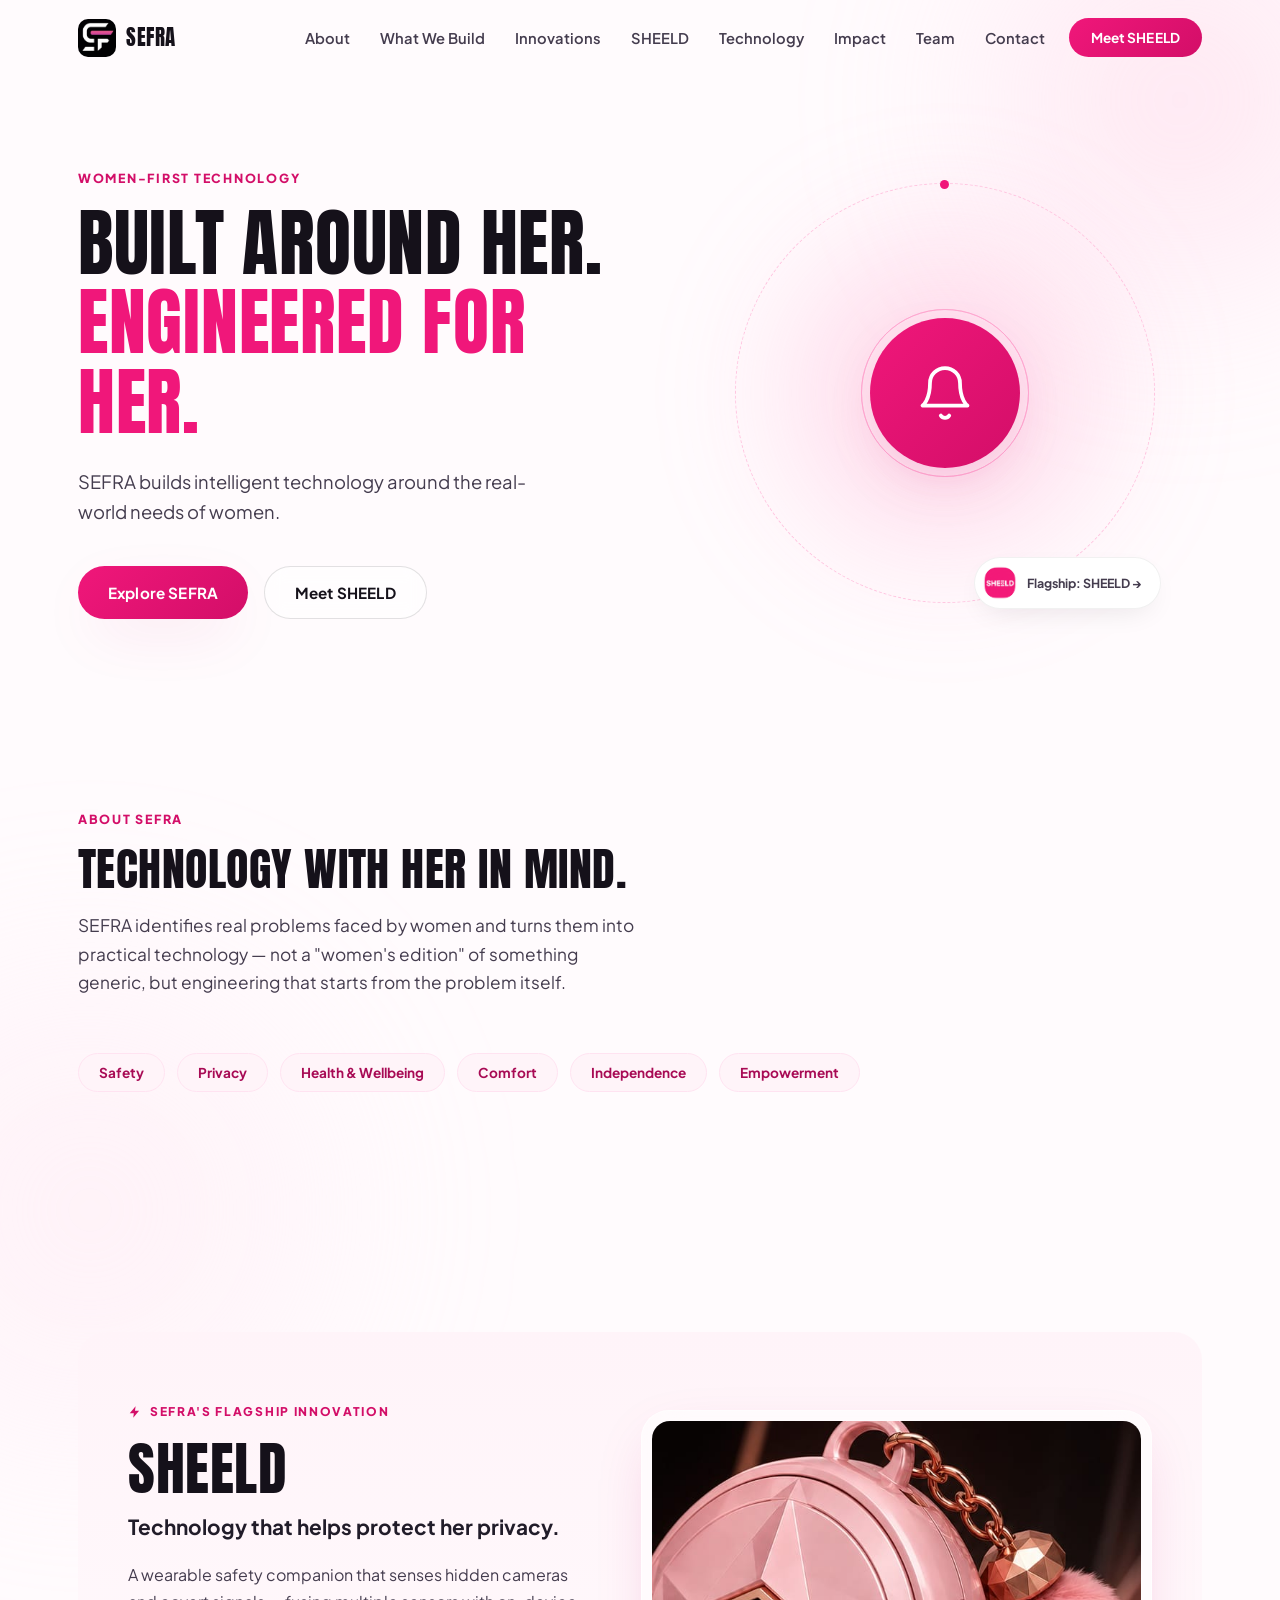
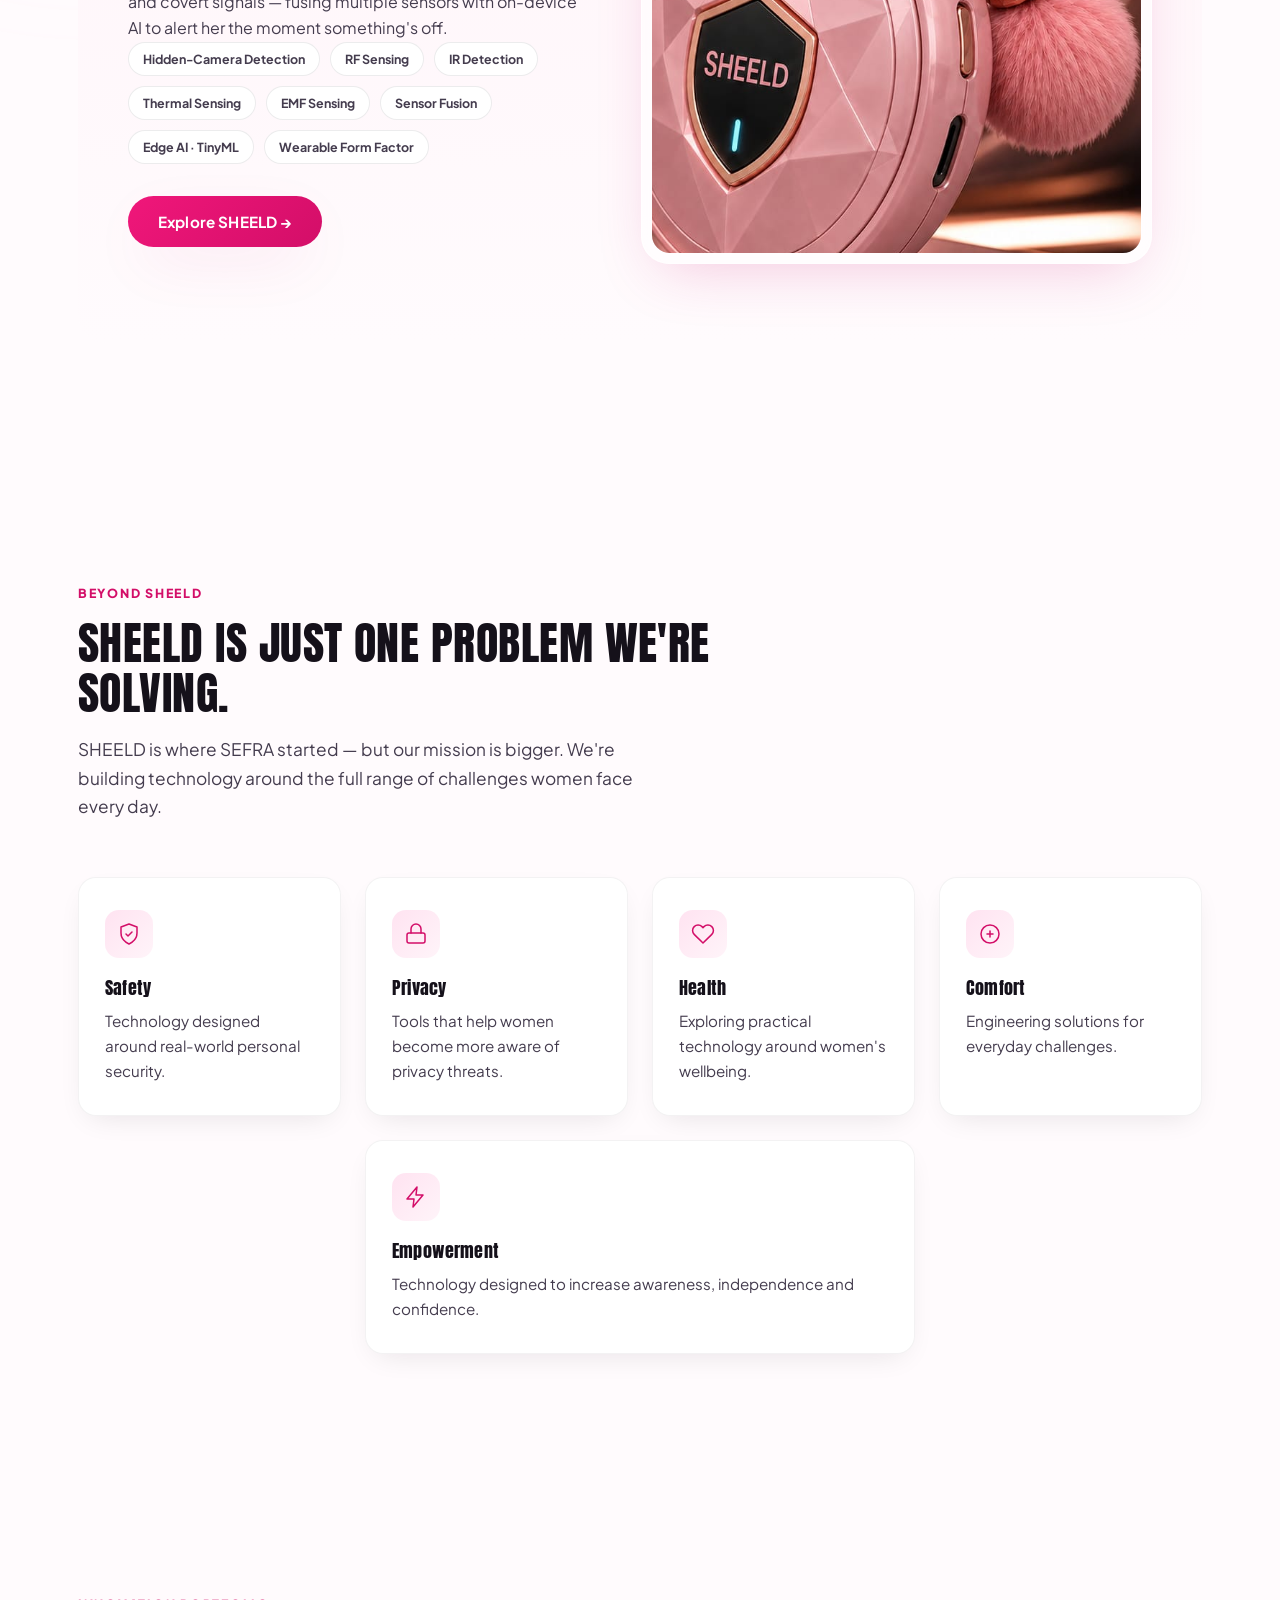
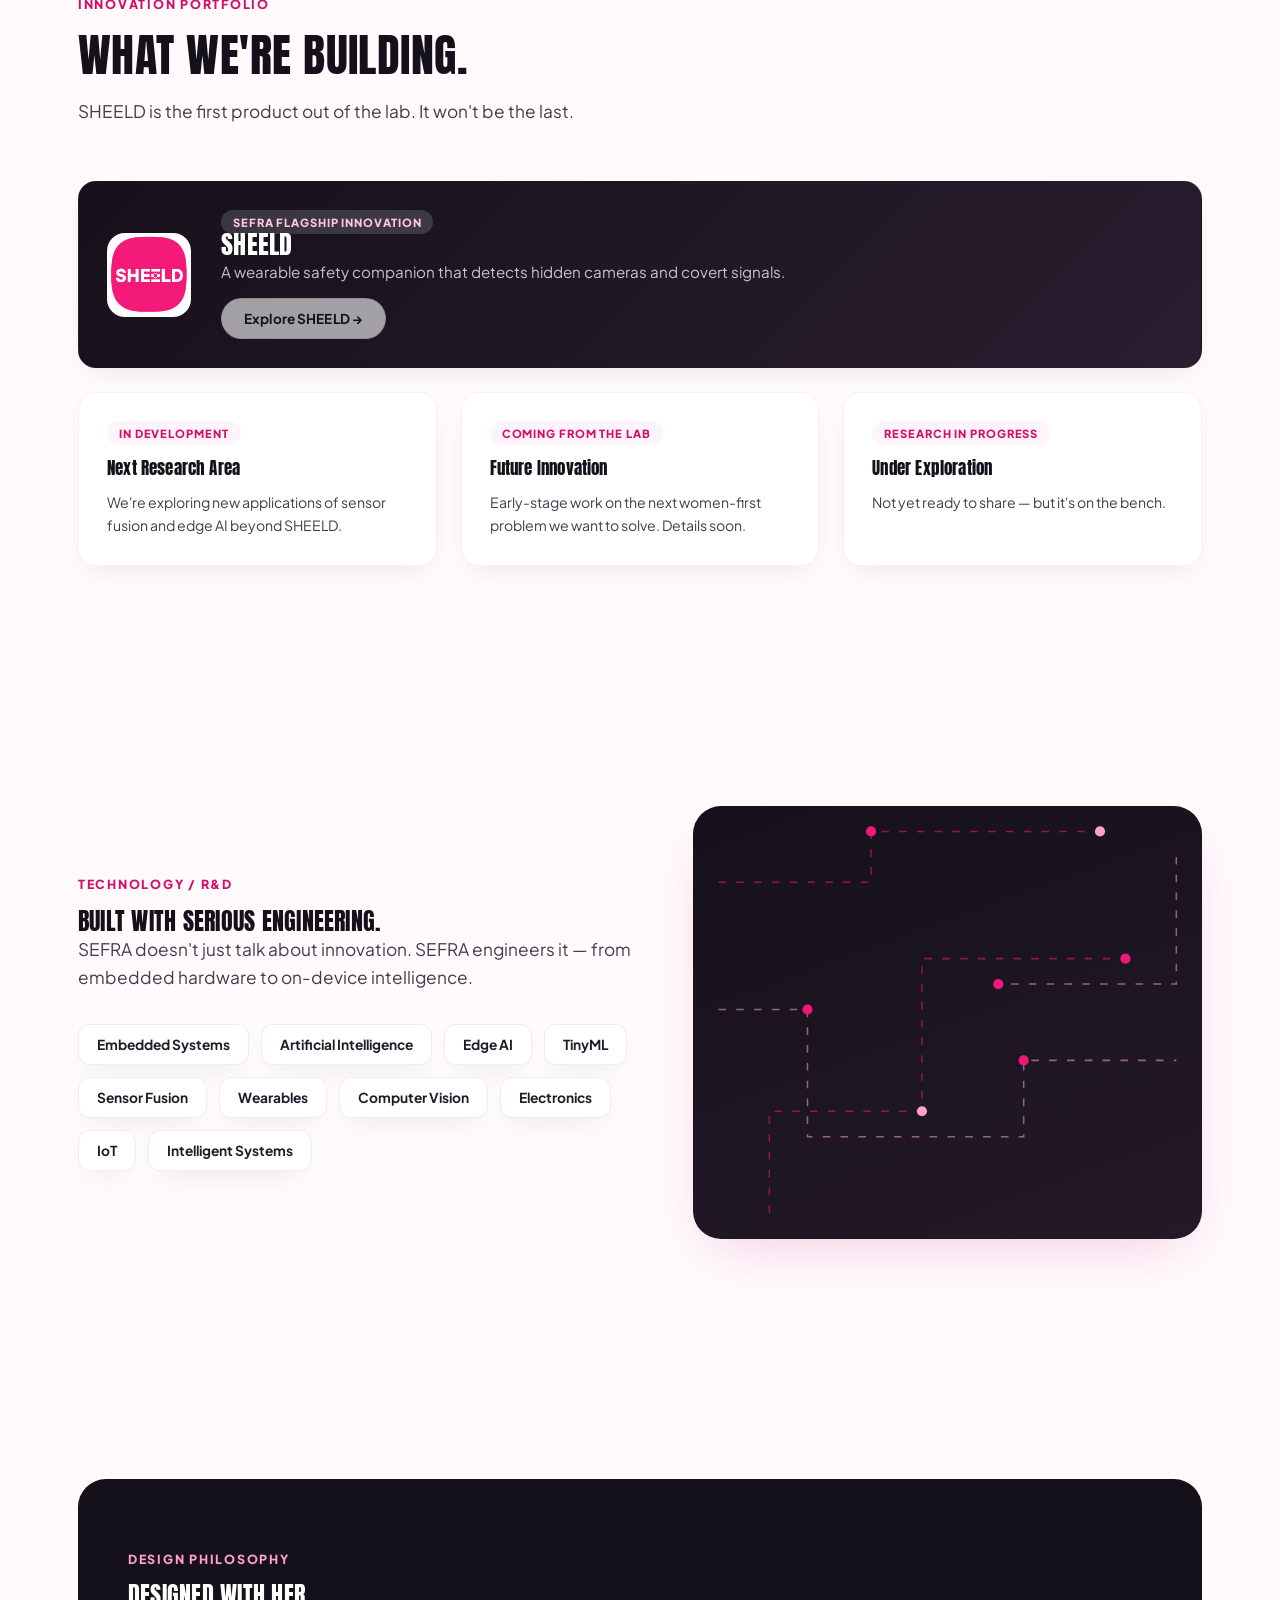
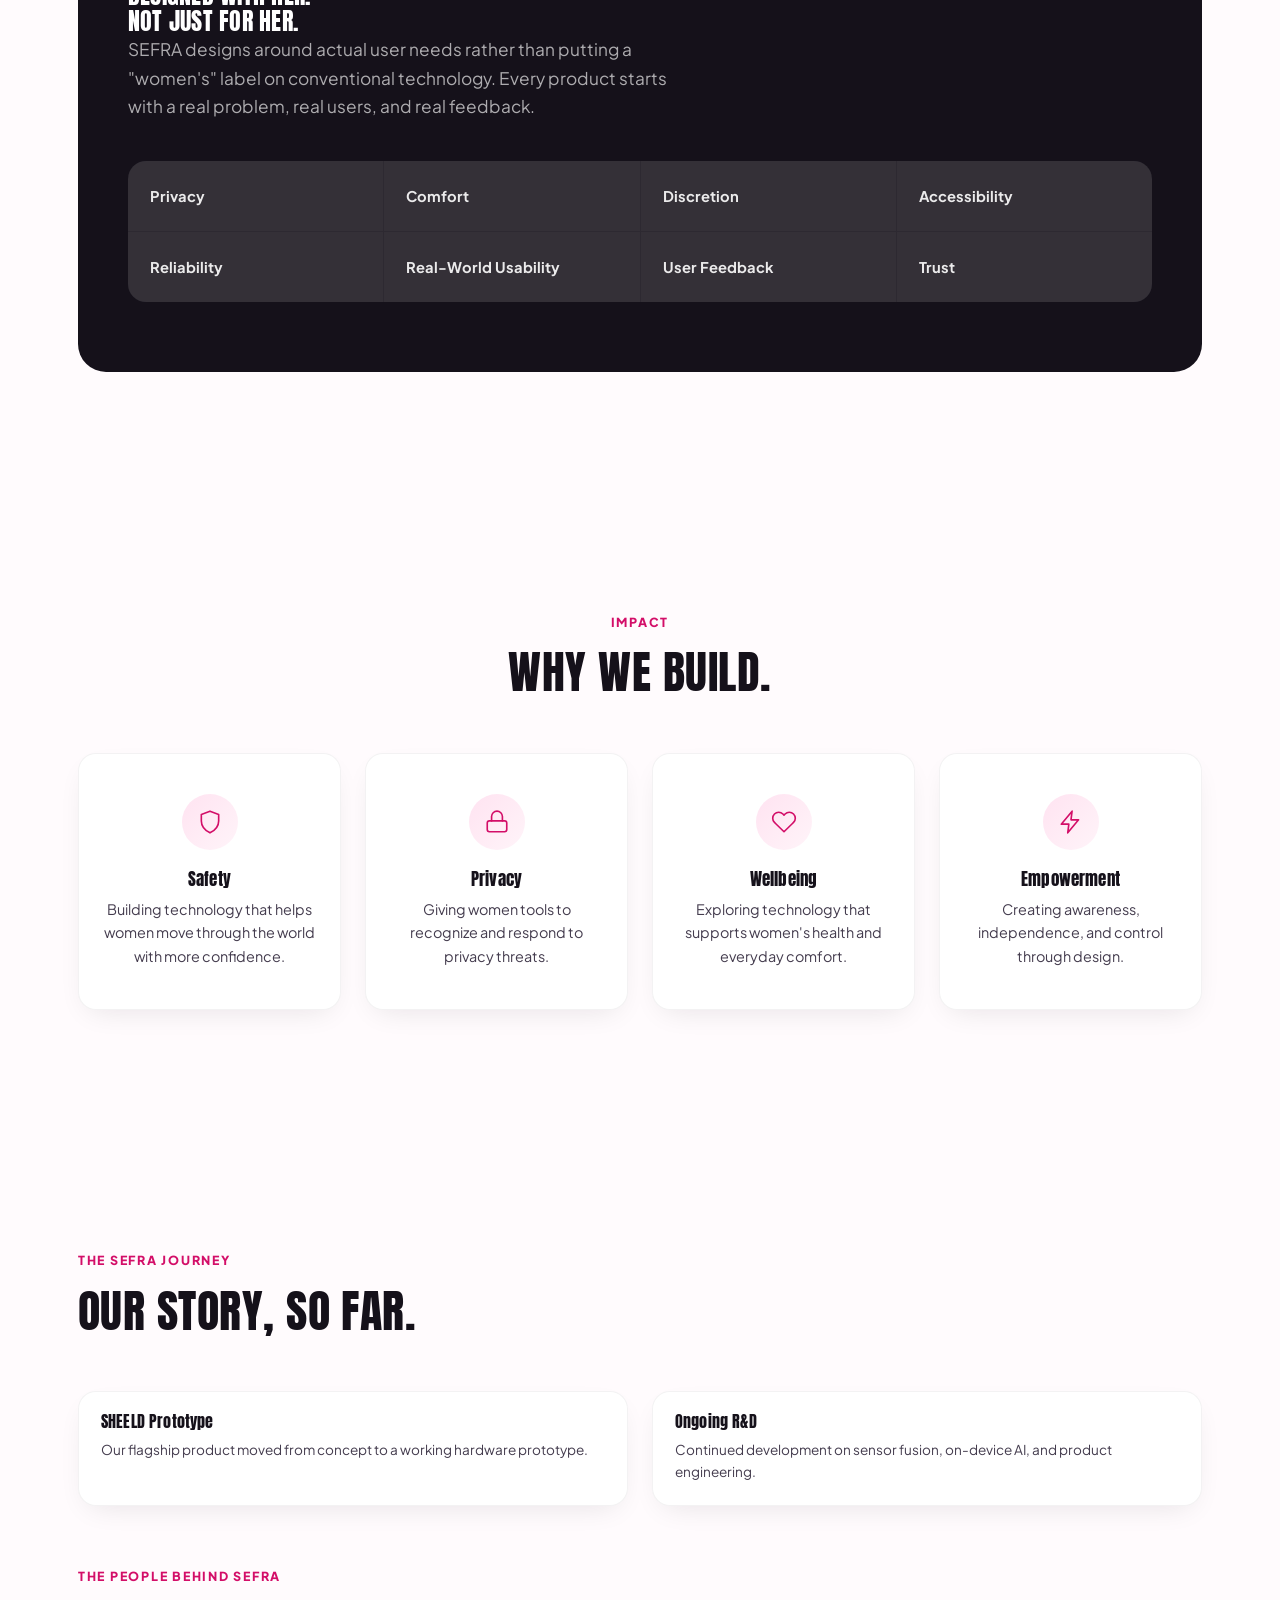
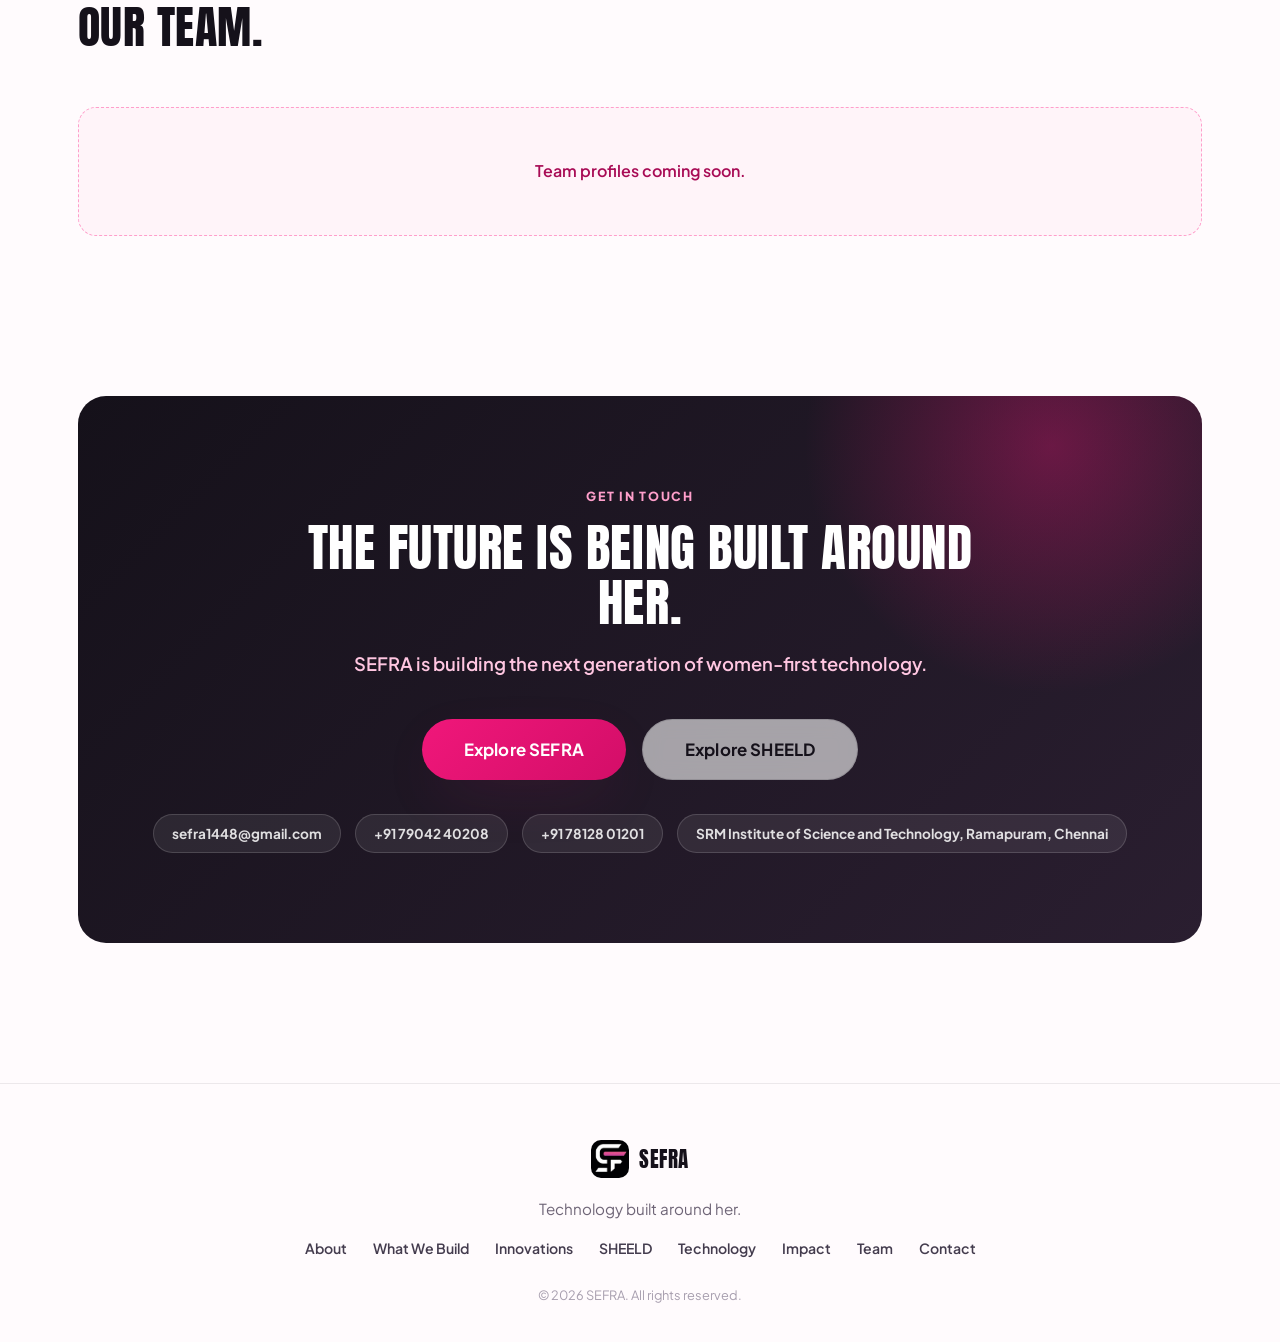
==== commit 766edb79: "Restructure site around SEFRA as parent brand Rebuild the homepage information architecture so SEFRA" ====
--- a/index.html
+++ b/index.html
@@ -3,9 +3,9 @@
 <head>
 <meta charset="UTF-8">
 <meta name="viewport" content="width=device-width, initial-scale=1.0">
-<title>SHEELD — AI-Powered Privacy Protection</title>
-<meta name="description" content="SHEELD is a wearable AI safety companion that senses hidden cameras, RF bugs, and abnormal heat — then alerts you instantly. Offline. Private. Always with you.">
-<link rel="icon" type="image/png" href="assets/logo.png">
+<title>SEFRA — Technology Built Around Her</title>
+<meta name="description" content="SEFRA is a women-first technology company building intelligent solutions around real-world needs — safety, privacy, health, comfort, and empowerment. Meet our flagship innovation, SHEELD.">
+<link rel="icon" type="image/png" href="assets/sefra-mark.png">
 <link rel="preconnect" href="https://fonts.googleapis.com">
 <link rel="preconnect" href="https://fonts.gstatic.com" crossorigin>
 <link href="https://fonts.googleapis.com/css2?family=Anton&family=Plus+Jakarta+Sans:wght@400;500;600;700;800&display=swap" rel="stylesheet">
@@ -19,17 +19,20 @@
 <header class="nav" id="nav">
   <div class="nav-inner">
     <a href="#top" class="brand">
-      <img src="assets/logo.png" alt="SHEELD" class="brand-mark">
-      <span class="brand-word">SHEELD</span>
+      <img src="assets/sefra-mark.png" alt="SEFRA" class="brand-mark">
+      <span class="brand-word">SEFRA</span>
     </a>
     <nav class="nav-links" id="navLinks">
-      <a href="#problem">Problem</a>
-      <a href="#how-it-works">How It Works</a>
+      <a href="#about">About</a>
+      <a href="#what-we-build">What We Build</a>
+      <a href="#innovations">Innovations</a>
+      <a href="sheeld.html">SHEELD</a>
       <a href="#technology">Technology</a>
-      <a href="#use-cases">Use Cases</a>
-      <a href="#roadmap">Roadmap</a>
+      <a href="#impact">Impact</a>
+      <a href="#team">Team</a>
+      <a href="#contact">Contact</a>
     </nav>
-    <a href="#meet" class="btn btn-primary btn-small nav-cta">Explore SHEELD</a>
+    <a href="sheeld.html" class="btn btn-primary btn-small nav-cta">Meet SHEELD</a>
     <button class="nav-toggle" id="navToggle" aria-label="Toggle menu" aria-expanded="false">
       <span></span><span></span><span></span>
     </button>
@@ -38,366 +41,309 @@
 
 <main id="top">
 
-  <!-- HERO -->
+  <!-- 01 — SEFRA HERO -->
   <section class="hero">
     <div class="hero-inner">
       <div class="hero-copy reveal">
-        <p class="eyebrow">AI-POWERED PRIVACY PROTECTION</p>
+        <p class="eyebrow">WOMEN-FIRST TECHNOLOGY</p>
         <h1 class="hero-title">
-          <span class="line line-ink">She Shines,</span>
-          <span class="line line-pink">We Shield.</span>
+          <span class="line line-ink">Built Around Her.</span>
+          <span class="line line-pink">Engineered For Her.</span>
         </h1>
-        <p class="hero-sub">A wearable safety companion that senses hidden cameras. No cloud. No compromise.</p>
+        <p class="hero-sub">SEFRA builds intelligent technology around the real-world needs of women.</p>
         <div class="hero-actions">
-          <a href="#meet" class="btn btn-primary">Explore SHEELD</a>
-          <a href="#how-it-works" class="btn btn-ghost">How It Works</a>
+          <a href="#about" class="btn btn-primary">Explore SEFRA</a>
+          <a href="sheeld.html" class="btn btn-ghost">Meet SHEELD</a>
         </div>
       </div>
       <div class="hero-visual reveal">
         <div class="hero-glow" aria-hidden="true"></div>
-        <div class="hero-card float">
-          <img src="assets/hero-device-crop.png" alt="SHEELD wearable safety device" loading="eager">
-        </div>
-      </div>
-    </div>
-    <div class="hero-strip reveal">
-      <div class="strip-item">
-        <span class="strip-icon" aria-hidden="true">
-          <svg viewBox="0 0 24 24"><circle cx="12" cy="12" r="3"></circle><circle cx="12" cy="12" r="8" fill="none" stroke="currentColor" stroke-width="1.5"></circle><path d="M12 2v3M12 19v3M2 12h3M19 12h3" stroke="currentColor" stroke-width="1.5" stroke-linecap="round"></path></svg>
-        </span>
-        <div><strong>Detect</strong><span>RF, IR, EMF &amp; Thermal Fusion</span></div>
-      </div>
-      <div class="strip-item">
-        <span class="strip-icon" aria-hidden="true">
-          <svg viewBox="0 0 24 24" fill="none" stroke="currentColor" stroke-width="1.5" stroke-linecap="round" stroke-linejoin="round"><path d="M18 8a6 6 0 0 0-12 0c0 7-3 9-3 9h18s-3-2-3-9"></path><path d="M13.7 21a2 2 0 0 1-3.4 0"></path></svg>
-        </span>
-        <div><strong>Alert</strong><span>Vibration + Instant Notification</span></div>
-      </div>
-      <div class="strip-item">
-        <span class="strip-icon" aria-hidden="true">
-          <svg viewBox="0 0 24 24" fill="none" stroke="currentColor" stroke-width="1.5" stroke-linecap="round" stroke-linejoin="round"><path d="M12 2 4 5v6c0 5 3.4 8.7 8 11 4.6-2.3 8-6 8-11V5l-8-3z"></path><path d="m9 12 2 2 4-4"></path></svg>
-        </span>
-        <div><strong>Protect</strong><span>Offline. Private. Always With You.</span></div>
-      </div>
-    </div>
-  </section>
-
-  <!-- PROBLEM -->
-  <section class="section" id="problem">
-    <div class="section-head reveal">
-      <p class="eyebrow">THE PROBLEM</p>
-      <h2>Privacy risk is invisible — until it isn't.</h2>
-      <p class="section-sub">Hidden cameras and covert bugs are cheap, tiny, and everywhere. Conventional safety habits weren't built for threats you can't see.</p>
+        <div class="pulse-visual">
+          <div class="pulse-ring"></div>
+          <div class="pulse-ring"></div>
+          <div class="pulse-ring"></div>
+          <div class="pulse-orbit" aria-hidden="true"></div>
+          <div class="pulse-core">
+            <svg viewBox="0 0 24 24" fill="none" stroke="currentColor" stroke-width="1.5" stroke-linecap="round" stroke-linejoin="round"><path d="M18 8a6 6 0 0 0-12 0c0 7-3 9-3 9h18s-3-2-3-9"></path><path d="M13.7 21a2 2 0 0 1-3.4 0"></path></svg>
+          </div>
+          <a href="sheeld.html" class="hero-flagship-chip">
+            <img src="assets/logo.png" alt="SHEELD">
+            <span>Flagship: SHEELD →</span>
+          </a>
+        </div>
+      </div>
+    </div>
+  </section>
+
+  <!-- 02 — SHORT SEFRA INTRO -->
+  <section class="section" id="about">
+    <div class="section-head reveal">
+      <p class="eyebrow">ABOUT SEFRA</p>
+      <h2>Technology with her in mind.</h2>
+      <p class="section-sub">SEFRA identifies real problems faced by women and turns them into practical technology — not a "women's edition" of something generic, but engineering that starts from the problem itself.</p>
+    </div>
+    <div class="pill-row reveal">
+      <span class="pill">Safety</span>
+      <span class="pill">Privacy</span>
+      <span class="pill">Health &amp; Wellbeing</span>
+      <span class="pill">Comfort</span>
+      <span class="pill">Independence</span>
+      <span class="pill">Empowerment</span>
+    </div>
+  </section>
+
+  <!-- 03 — SHEELD FLAGSHIP -->
+  <section class="section" id="sheeld">
+    <div class="flagship reveal">
+      <div class="flagship-grid">
+        <div class="flagship-copy">
+          <p class="flagship-label">
+            <svg width="14" height="14" viewBox="0 0 24 24" fill="currentColor"><path d="M13 2 3 14h7l-1 8 10-12h-7l1-8Z"></path></svg>
+            SEFRA'S FLAGSHIP INNOVATION
+          </p>
+          <h2 class="flagship-name">SHEELD</h2>
+          <p class="flagship-headline">Technology that helps protect her privacy.</p>
+          <p class="flagship-copy-text">A wearable safety companion that senses hidden cameras and covert signals — fusing multiple sensors with on-device AI to alert her the moment something's off.</p>
+          <div class="flagship-tags">
+            <span class="flagship-tag">Hidden-Camera Detection</span>
+            <span class="flagship-tag">RF Sensing</span>
+            <span class="flagship-tag">IR Detection</span>
+            <span class="flagship-tag">Thermal Sensing</span>
+            <span class="flagship-tag">EMF Sensing</span>
+            <span class="flagship-tag">Sensor Fusion</span>
+            <span class="flagship-tag">Edge AI · TinyML</span>
+            <span class="flagship-tag">Wearable Form Factor</span>
+          </div>
+          <a href="sheeld.html" class="btn btn-primary">Explore SHEELD →</a>
+        </div>
+        <div class="flagship-visual">
+          <div class="flagship-card">
+            <img src="assets/hero-device-crop.png" alt="SHEELD wearable safety device" loading="lazy">
+          </div>
+        </div>
+      </div>
+    </div>
+  </section>
+
+  <!-- 04 — RETURN TO SEFRA -->
+  <section class="section" id="what-we-build">
+    <div class="section-head reveal">
+      <p class="eyebrow">BEYOND SHEELD</p>
+      <h2>SHEELD is just one problem we're solving.</h2>
+      <p class="section-sub">SHEELD is where SEFRA started — but our mission is bigger. We're building technology around the full range of challenges women face every day.</p>
     </div>
     <div class="grid grid-4">
       <div class="card reveal">
         <span class="card-icon" aria-hidden="true">
-          <svg viewBox="0 0 24 24" fill="none" stroke="currentColor" stroke-width="1.5" stroke-linecap="round" stroke-linejoin="round"><path d="M23 7 16 12l7 5V7Z"></path><rect x="1" y="5" width="15" height="14" rx="2"></rect></svg>
-        </span>
-        <h3>Hidden Cameras</h3>
-        <p>Pinhole and wireless cameras are cheap, tiny, and easy to conceal in trial rooms, washrooms, and rented stays.</p>
+          <svg viewBox="0 0 24 24" fill="none" stroke="currentColor" stroke-width="1.5" stroke-linecap="round" stroke-linejoin="round"><path d="M12 2 4 5v6c0 5 3.4 8.7 8 11 4.6-2.3 8-6 8-11V5l-8-3z"></path><path d="m9 12 2 2 4-4"></path></svg>
+        </span>
+        <h3>Safety</h3>
+        <p>Technology designed around real-world personal security.</p>
       </div>
       <div class="card reveal">
         <span class="card-icon" aria-hidden="true">
-          <svg viewBox="0 0 24 24" fill="none" stroke="currentColor" stroke-width="1.5" stroke-linecap="round" stroke-linejoin="round"><path d="M2 12h4l2-7 4 14 3-9 2 5h5"></path></svg>
-        </span>
-        <h3>Delta Scanning</h3>
-        <p>SHEELD baselines an environment on arrival, then flags meaningful changes — catching new devices the moment they appear.</p>
+          <svg viewBox="0 0 24 24" fill="none" stroke="currentColor" stroke-width="1.5" stroke-linecap="round" stroke-linejoin="round"><rect x="3" y="11" width="18" height="10" rx="2"></rect><path d="M7 11V7a5 5 0 0 1 10 0v4"></path></svg>
+        </span>
+        <h3>Privacy</h3>
+        <p>Tools that help women become more aware of privacy threats.</p>
       </div>
       <div class="card reveal">
         <span class="card-icon" aria-hidden="true">
-          <svg viewBox="0 0 24 24" fill="none" stroke="currentColor" stroke-width="1.5" stroke-linecap="round" stroke-linejoin="round"><circle cx="11" cy="11" r="7"></circle><path d="m21 21-4.3-4.3M8 11h6"></path></svg>
-        </span>
-        <h3>Manual Checks Fall Short</h3>
-        <p>Flashlight scans and camera-detector apps miss passive lenses and require you to already be suspicious.</p>
+          <svg viewBox="0 0 24 24" fill="none" stroke="currentColor" stroke-width="1.5" stroke-linecap="round" stroke-linejoin="round"><path d="M20.8 4.6a5.5 5.5 0 0 0-7.8 0L12 5.6l-1-1a5.5 5.5 0 1 0-7.8 7.8l1 1L12 21l7.8-7.6 1-1a5.5 5.5 0 0 0 0-7.8Z"></path></svg>
+        </span>
+        <h3>Health</h3>
+        <p>Exploring practical technology around women's wellbeing.</p>
       </div>
       <div class="card reveal">
         <span class="card-icon" aria-hidden="true">
-          <svg viewBox="0 0 24 24" fill="none" stroke="currentColor" stroke-width="1.5" stroke-linecap="round" stroke-linejoin="round"><path d="M3 21h18M5 21V7l7-4 7 4v14M9 21v-6h6v6"></path></svg>
-        </span>
-        <h3>It's Everywhere You Travel</h3>
-        <p>Hotels, hostels, fitting rooms, rentals, and offices — the risk follows you into every unfamiliar space.</p>
-      </div>
-    </div>
-  </section>
-
-  <!-- MEET SHEELD -->
-  <section class="section" id="meet">
-    <div class="meet-grid">
-      <div class="meet-visual reveal">
-        <div class="meet-glow" aria-hidden="true"></div>
-        <div class="meet-card">
-          <img src="assets/device-top-crop.png" alt="SHEELD internal hardware — ESP32-S3 sensor board" loading="lazy">
-        </div>
-      </div>
-      <div class="meet-copy reveal">
-        <p class="eyebrow">MEET SHEELD</p>
-        <h2>Your safety, wearable.</h2>
-        <p class="section-sub">A discreet keychain-sized device that senses what your eyes can't. Multiple sensors, one tiny wearable, zero cloud dependency.</p>
-        <ul class="feature-list">
-          <li>
-            <span class="feature-icon" aria-hidden="true">
-              <svg viewBox="0 0 24 24" fill="none" stroke="currentColor" stroke-width="1.5" stroke-linecap="round" stroke-linejoin="round"><path d="M13 2 3 14h7l-1 8 10-12h-7l1-8Z"></path></svg>
-            </span>
-            <div><strong>AI-Powered Detection</strong><p>On-device AI detects hidden threats and analyzes risk in real time.</p></div>
-          </li>
-          <li>
-            <span class="feature-icon" aria-hidden="true">
-              <svg viewBox="0 0 24 24" fill="none" stroke="currentColor" stroke-width="1.5" stroke-linecap="round" stroke-linejoin="round"><path d="M12 2 4 5v6c0 5 3.4 8.7 8 11 4.6-2.3 8-6 8-11V5l-8-3z"></path></svg>
-            </span>
-            <div><strong>Instant Alerts</strong><p>Vibration, sound, and light alerts keep you informed the moment something's off.</p></div>
-          </li>
-          <li>
-            <span class="feature-icon" aria-hidden="true">
-              <svg viewBox="0 0 24 24" fill="none" stroke="currentColor" stroke-width="1.5" stroke-linecap="round" stroke-linejoin="round"><rect x="2" y="7" width="18" height="10" rx="2"></rect><path d="M22 10v4"></path><path d="M6 10v4M10 10v4M14 10v4" stroke-opacity=".5"></path></svg>
-            </span>
-            <div><strong>Long-Lasting Battery</strong><p>A rechargeable battery built for extended, worry-free everyday carry.</p></div>
-          </li>
-          <li>
-            <span class="feature-icon" aria-hidden="true">
-              <svg viewBox="0 0 24 24" fill="none" stroke="currentColor" stroke-width="1.5" stroke-linecap="round" stroke-linejoin="round"><rect x="7" y="2" width="10" height="20" rx="3"></rect><path d="M10 6h4"></path></svg>
-            </span>
-            <div><strong>Fast USB-C Charging</strong><p>Quick charging and easy firmware updates for uninterrupted protection.</p></div>
-          </li>
-        </ul>
-      </div>
-    </div>
-  </section>
-
-  <!-- HOW IT WORKS -->
-  <section class="section" id="how-it-works">
-    <div class="section-head reveal">
-      <p class="eyebrow">HOW IT WORKS</p>
-      <h2>Sense. Analyze. Detect. Alert.</h2>
-      <p class="section-sub">Four sensing modalities and an on-device model work together to catch what a glance would miss.</p>
-    </div>
-    <div class="flow">
-      <div class="flow-step reveal">
-        <div class="flow-num">01</div>
-        <h3>Sense</h3>
-        <p>RF, thermal, EMF, and IR sensors continuously scan the surrounding environment.</p>
-      </div>
-      <div class="flow-arrow" aria-hidden="true">→</div>
-      <div class="flow-step reveal">
-        <div class="flow-num">02</div>
-        <h3>Analyze</h3>
-        <p>An on-device TinyML model fuses sensor data and runs Delta Scanning to flag anomalies.</p>
-      </div>
-      <div class="flow-arrow" aria-hidden="true">→</div>
-      <div class="flow-step reveal">
-        <div class="flow-num">03</div>
-        <h3>Detect</h3>
-        <p>SHEELD identifies signatures consistent with hidden cameras, transmitters, or bugs.</p>
-      </div>
-      <div class="flow-arrow" aria-hidden="true">→</div>
-      <div class="flow-step reveal">
-        <div class="flow-num">04</div>
-        <h3>Alert</h3>
-        <p>You're notified instantly through vibration, sound, and light — no app required.</p>
-      </div>
-    </div>
-  </section>
-
-  <!-- TECHNOLOGY -->
+          <svg viewBox="0 0 24 24" fill="none" stroke="currentColor" stroke-width="1.5" stroke-linecap="round" stroke-linejoin="round"><circle cx="12" cy="12" r="9"></circle><path d="M9 12h6M12 9v6"></path></svg>
+        </span>
+        <h3>Comfort</h3>
+        <p>Engineering solutions for everyday challenges.</p>
+      </div>
+    </div>
+    <div class="grid grid-4" style="margin-top:24px;">
+      <div class="card reveal" style="grid-column: 2 / span 2;">
+        <span class="card-icon" aria-hidden="true">
+          <svg viewBox="0 0 24 24" fill="none" stroke="currentColor" stroke-width="1.5" stroke-linecap="round" stroke-linejoin="round"><path d="M13 2 3 14h7l-1 8 10-12h-7l1-8Z"></path></svg>
+        </span>
+        <h3>Empowerment</h3>
+        <p>Technology designed to increase awareness, independence and confidence.</p>
+      </div>
+    </div>
+  </section>
+
+  <!-- 05 — INNOVATION PORTFOLIO -->
+  <section class="section" id="innovations">
+    <div class="section-head reveal">
+      <p class="eyebrow">INNOVATION PORTFOLIO</p>
+      <h2>What we're building.</h2>
+      <p class="section-sub">SHEELD is the first product out of the lab. It won't be the last.</p>
+    </div>
+    <div class="portfolio-grid reveal">
+      <div class="portfolio-card is-flagship">
+        <div class="portfolio-thumb"><img src="assets/logo.png" alt="SHEELD"></div>
+        <div>
+          <span class="status-tag">SEFRA Flagship Innovation</span>
+          <h4>SHEELD</h4>
+          <p>A wearable safety companion that detects hidden cameras and covert signals.</p>
+          <a href="sheeld.html" class="btn btn-ghost btn-small" style="margin-top:14px;">Explore SHEELD →</a>
+        </div>
+      </div>
+      <div class="portfolio-card">
+        <span class="status-tag">In Development</span>
+        <h4>Next Research Area</h4>
+        <p>We're exploring new applications of sensor fusion and edge AI beyond SHEELD.</p>
+      </div>
+      <div class="portfolio-card">
+        <span class="status-tag">Coming From The Lab</span>
+        <h4>Future Innovation</h4>
+        <p>Early-stage work on the next women-first problem we want to solve. Details soon.</p>
+      </div>
+      <div class="portfolio-card">
+        <span class="status-tag">Research In Progress</span>
+        <h4>Under Exploration</h4>
+        <p>Not yet ready to share — but it's on the bench.</p>
+      </div>
+    </div>
+  </section>
+
+  <!-- 06 — TECHNOLOGY / R&D -->
   <section class="section" id="technology">
-    <div class="tech-grid">
-      <div class="tech-copy reveal">
-        <p class="eyebrow">TECHNOLOGY</p>
-        <h2>Engineered to sense what's hidden.</h2>
-        <p class="section-sub">Every SHEELD is built around five core capabilities that make offline, real-time detection possible in a wearable footprint.</p>
-        <div class="grid grid-2 tech-pillars">
-          <div class="pillar">
-            <h4>Multi-Sensor Fusion</h4>
-            <p>RF, thermal, EMF, and IR readings are combined for a fuller picture than any single sensor alone.</p>
-          </div>
-          <div class="pillar">
-            <h4>TinyML On-Device AI</h4>
-            <p>An ESP32-S3 runs inference locally — no internet connection required, ever.</p>
-          </div>
-          <div class="pillar">
-            <h4>Delta Scanning</h4>
-            <p>SHEELD baselines an environment and flags meaningful changes, cutting false alarms.</p>
-          </div>
-          <div class="pillar">
-            <h4>Edge / Offline Processing</h4>
-            <p>All analysis happens on the device itself — nothing is sent anywhere.</p>
-          </div>
-          <div class="pillar">
-            <h4>Low-Power Architecture</h4>
-            <p>Efficient sensing and inference keep battery life practical for daily carry.</p>
-          </div>
-          <div class="pillar">
-            <h4>Privacy First</h4>
-            <p>Your privacy is at the core of everything we build — by design, not as an afterthought.</p>
-          </div>
-        </div>
-      </div>
-      <div class="tech-visual reveal">
-        <div class="tech-glow" aria-hidden="true"></div>
-        <div class="tech-card">
-          <img src="assets/device-back-crop.png" alt="SHEELD circuit board with RF, IR, and thermal sensors" loading="lazy">
-        </div>
-      </div>
-    </div>
-    <div class="spec-strip reveal">
-      <div class="spec-item">
-        <svg viewBox="0 0 24 24" fill="none" stroke="currentColor" stroke-width="1.5" stroke-linecap="round" stroke-linejoin="round"><path d="M2 8.5a15 15 0 0 1 20 0M5 12a10 10 0 0 1 14 0M8.5 15.5a5 5 0 0 1 7 0"></path><circle cx="12" cy="19" r="1"></circle></svg>
-        <strong>RF Antenna</strong><span>300 MHz – 6 GHz wireless signal detection</span>
-      </div>
-      <div class="spec-item">
-        <svg viewBox="0 0 24 24" fill="none" stroke="currentColor" stroke-width="1.5" stroke-linecap="round" stroke-linejoin="round"><path d="m23 7-7 5 7 5V7Z"></path><rect x="1" y="5" width="15" height="14" rx="2"></rect></svg>
-        <strong>IR LEDs &amp; Photodiode</strong><span>Reveal hidden camera lenses</span>
-      </div>
-      <div class="spec-item">
-        <svg viewBox="0 0 24 24" fill="none" stroke="currentColor" stroke-width="1.5" stroke-linecap="round" stroke-linejoin="round"><path d="M10 13.5V4a2 2 0 1 1 4 0v9.5a4 4 0 1 1-4 0Z"></path></svg>
-        <strong>Thermal Sensor</strong><span>32×24 array detects abnormal heat signatures</span>
-      </div>
-      <div class="spec-item">
-        <svg viewBox="0 0 24 24" fill="none" stroke="currentColor" stroke-width="1.5" stroke-linecap="round" stroke-linejoin="round"><rect x="4" y="4" width="16" height="16" rx="2"></rect><path d="M9 9h6v6H9z"></path><path d="M9 2v2M15 2v2M9 20v2M15 20v2M2 9h2M2 15h2M20 9h2M20 15h2"></path></svg>
-        <strong>AI Processor</strong><span>ESP32-S3 with TinyML for on-device inference</span>
-      </div>
-      <div class="spec-item">
-        <svg viewBox="0 0 24 24" fill="none" stroke="currentColor" stroke-width="1.5" stroke-linecap="round" stroke-linejoin="round"><rect x="6" y="2" width="12" height="20" rx="3"></rect><path d="M10 6h4"></path></svg>
-        <strong>Vibration &amp; Buzzer</strong><span>Tactile and audible alerts for instant notice</span>
-      </div>
-      <div class="spec-item">
-        <svg viewBox="0 0 24 24" fill="none" stroke="currentColor" stroke-width="1.5" stroke-linecap="round" stroke-linejoin="round"><rect x="2" y="7" width="16" height="10" rx="3"></rect><path d="M22 10v4"></path></svg>
-        <strong>USB-C Port</strong><span>Fast charging and easy firmware updates</span>
-      </div>
-    </div>
-  </section>
-
-  <!-- USE CASES -->
-  <section class="section" id="use-cases">
-    <div class="section-head reveal">
-      <p class="eyebrow">WHERE IT PROTECTS YOU</p>
-      <h2>Built for every unfamiliar space.</h2>
-      <p class="section-sub">SHEELD travels with you — into every room you didn't design and can't fully trust.</p>
-    </div>
-    <div class="grid grid-6 use-cases">
-      <div class="use-card reveal">
-        <span class="use-emoji" aria-hidden="true">🏨</span>
-        <h4>Hotels</h4>
-        <p>Scan unfamiliar rooms before you settle in.</p>
-      </div>
-      <div class="use-card reveal">
-        <span class="use-emoji" aria-hidden="true">🚪</span>
-        <h4>Trial Rooms</h4>
-        <p>Check fitting rooms in seconds, discreetly.</p>
-      </div>
-      <div class="use-card reveal">
-        <span class="use-emoji" aria-hidden="true">🏠</span>
-        <h4>Hostels</h4>
-        <p>Shared spaces, personal peace of mind.</p>
-      </div>
-      <div class="use-card reveal">
-        <span class="use-emoji" aria-hidden="true">🏢</span>
-        <h4>Offices</h4>
-        <p>Guard confidential meetings from covert bugs.</p>
-      </div>
-      <div class="use-card reveal">
-        <span class="use-emoji" aria-hidden="true">🌆</span>
-        <h4>Public Spaces</h4>
-        <p>Stay aware in restrooms, changing areas, and more.</p>
-      </div>
-      <div class="use-card reveal">
-        <span class="use-emoji" aria-hidden="true">✈️</span>
-        <h4>Travel</h4>
-        <p>One wearable, protection in every new place.</p>
-      </div>
-    </div>
-  </section>
-
-  <!-- ARCHITECTURE -->
-  <section class="section" id="architecture">
-    <div class="section-head reveal">
-      <p class="eyebrow">PRODUCT ARCHITECTURE</p>
-      <h2>From raw signal to real-time alert.</h2>
-    </div>
-    <div class="arch-flow reveal">
-      <div class="arch-node">
-        <span class="arch-icon" aria-hidden="true">
-          <svg viewBox="0 0 24 24" fill="none" stroke="currentColor" stroke-width="1.5" stroke-linecap="round" stroke-linejoin="round"><path d="M2 8.5a15 15 0 0 1 20 0M5 12a10 10 0 0 1 14 0M8.5 15.5a5 5 0 0 1 7 0"></path><circle cx="12" cy="19" r="1"></circle></svg>
-        </span>
-        <strong>Sensors</strong>
-        <span>RF · IR · Thermal · EMF</span>
-      </div>
-      <div class="arch-arrow" aria-hidden="true"><svg viewBox="0 0 24 24" fill="none" stroke="currentColor" stroke-width="1.5" stroke-linecap="round" stroke-linejoin="round"><path d="M5 12h14M13 6l6 6-6 6"></path></svg></div>
-      <div class="arch-node">
-        <span class="arch-icon" aria-hidden="true">
-          <svg viewBox="0 0 24 24" fill="none" stroke="currentColor" stroke-width="1.5" stroke-linecap="round" stroke-linejoin="round"><rect x="4" y="4" width="16" height="16" rx="2"></rect><path d="M9 9h6v6H9z"></path></svg>
-        </span>
-        <strong>Microcontroller</strong>
-        <span>ESP32-S3</span>
-      </div>
-      <div class="arch-arrow" aria-hidden="true"><svg viewBox="0 0 24 24" fill="none" stroke="currentColor" stroke-width="1.5" stroke-linecap="round" stroke-linejoin="round"><path d="M5 12h14M13 6l6 6-6 6"></path></svg></div>
-      <div class="arch-node">
-        <span class="arch-icon" aria-hidden="true">
+    <div class="techrd-grid">
+      <div class="reveal">
+        <p class="eyebrow">TECHNOLOGY / R&amp;D</p>
+        <h2>Built with serious engineering.</h2>
+        <p class="section-sub">SEFRA doesn't just talk about innovation. SEFRA engineers it — from embedded hardware to on-device intelligence.</p>
+        <div class="chip-cloud">
+          <span class="chip">Embedded Systems</span>
+          <span class="chip">Artificial Intelligence</span>
+          <span class="chip">Edge AI</span>
+          <span class="chip">TinyML</span>
+          <span class="chip">Sensor Fusion</span>
+          <span class="chip">Wearables</span>
+          <span class="chip">Computer Vision</span>
+          <span class="chip">Electronics</span>
+          <span class="chip">IoT</span>
+          <span class="chip">Intelligent Systems</span>
+        </div>
+      </div>
+      <div class="circuit-visual reveal" aria-hidden="true">
+        <svg viewBox="0 0 400 340">
+          <path class="circuit-line" d="M20 60 H140 V20 H320"></path>
+          <path class="circuit-line alt" d="M20 160 H90 V260 H260 V200 H380"></path>
+          <path class="circuit-line" d="M60 320 V240 H180 V120 H340"></path>
+          <path class="circuit-line alt" d="M380 40 V140 H240"></path>
+          <circle class="circuit-node" cx="140" cy="20" r="4"></circle>
+          <circle class="circuit-node n2" cx="320" cy="20" r="4"></circle>
+          <circle class="circuit-node n3" cx="90" cy="160" r="4"></circle>
+          <circle class="circuit-node" cx="260" cy="200" r="4"></circle>
+          <circle class="circuit-node n2" cx="180" cy="240" r="4"></circle>
+          <circle class="circuit-node n3" cx="340" cy="120" r="4"></circle>
+          <circle class="circuit-node" cx="240" cy="140" r="4"></circle>
+        </svg>
+      </div>
+    </div>
+  </section>
+
+  <!-- 07 — WOMEN-FIRST DESIGN PHILOSOPHY -->
+  <section class="section" id="philosophy">
+    <div class="philosophy-band reveal">
+      <p class="eyebrow">DESIGN PHILOSOPHY</p>
+      <h2>Designed with her.<br>Not just for her.</h2>
+      <p class="section-sub">SEFRA designs around actual user needs rather than putting a "women's" label on conventional technology. Every product starts with a real problem, real users, and real feedback.</p>
+      <div class="philosophy-grid">
+        <div class="philosophy-item">Privacy</div>
+        <div class="philosophy-item">Comfort</div>
+        <div class="philosophy-item">Discretion</div>
+        <div class="philosophy-item">Accessibility</div>
+        <div class="philosophy-item">Reliability</div>
+        <div class="philosophy-item">Real-World Usability</div>
+        <div class="philosophy-item">User Feedback</div>
+        <div class="philosophy-item">Trust</div>
+      </div>
+    </div>
+  </section>
+
+  <!-- 08 — IMPACT -->
+  <section class="section" id="impact">
+    <div class="section-head center reveal">
+      <p class="eyebrow">IMPACT</p>
+      <h2>Why we build.</h2>
+    </div>
+    <div class="impact-grid reveal">
+      <div class="impact-card">
+        <span class="impact-icon" aria-hidden="true">
+          <svg viewBox="0 0 24 24" fill="none" stroke="currentColor" stroke-width="1.5" stroke-linecap="round" stroke-linejoin="round"><path d="M12 2 4 5v6c0 5 3.4 8.7 8 11 4.6-2.3 8-6 8-11V5l-8-3z"></path></svg>
+        </span>
+        <h4>Safety</h4>
+        <p>Building technology that helps women move through the world with more confidence.</p>
+      </div>
+      <div class="impact-card">
+        <span class="impact-icon" aria-hidden="true">
+          <svg viewBox="0 0 24 24" fill="none" stroke="currentColor" stroke-width="1.5" stroke-linecap="round" stroke-linejoin="round"><rect x="3" y="11" width="18" height="10" rx="2"></rect><path d="M7 11V7a5 5 0 0 1 10 0v4"></path></svg>
+        </span>
+        <h4>Privacy</h4>
+        <p>Giving women tools to recognize and respond to privacy threats.</p>
+      </div>
+      <div class="impact-card">
+        <span class="impact-icon" aria-hidden="true">
+          <svg viewBox="0 0 24 24" fill="none" stroke="currentColor" stroke-width="1.5" stroke-linecap="round" stroke-linejoin="round"><path d="M20.8 4.6a5.5 5.5 0 0 0-7.8 0L12 5.6l-1-1a5.5 5.5 0 1 0-7.8 7.8l1 1L12 21l7.8-7.6 1-1a5.5 5.5 0 0 0 0-7.8Z"></path></svg>
+        </span>
+        <h4>Wellbeing</h4>
+        <p>Exploring technology that supports women's health and everyday comfort.</p>
+      </div>
+      <div class="impact-card">
+        <span class="impact-icon" aria-hidden="true">
           <svg viewBox="0 0 24 24" fill="none" stroke="currentColor" stroke-width="1.5" stroke-linecap="round" stroke-linejoin="round"><path d="M13 2 3 14h7l-1 8 10-12h-7l1-8Z"></path></svg>
         </span>
-        <strong>TinyML Model</strong>
-        <span>On-device inference</span>
-      </div>
-      <div class="arch-arrow" aria-hidden="true"><svg viewBox="0 0 24 24" fill="none" stroke="currentColor" stroke-width="1.5" stroke-linecap="round" stroke-linejoin="round"><path d="M5 12h14M13 6l6 6-6 6"></path></svg></div>
-      <div class="arch-node">
-        <span class="arch-icon" aria-hidden="true">
-          <svg viewBox="0 0 24 24" fill="none" stroke="currentColor" stroke-width="1.5" stroke-linecap="round" stroke-linejoin="round"><circle cx="11" cy="11" r="7"></circle><path d="m21 21-4.3-4.3"></path></svg>
-        </span>
-        <strong>Decision Engine</strong>
-        <span>Delta Scanning &amp; risk scoring</span>
-      </div>
-      <div class="arch-arrow" aria-hidden="true"><svg viewBox="0 0 24 24" fill="none" stroke="currentColor" stroke-width="1.5" stroke-linecap="round" stroke-linejoin="round"><path d="M5 12h14M13 6l6 6-6 6"></path></svg></div>
-      <div class="arch-node arch-node-accent">
-        <span class="arch-icon" aria-hidden="true">
-          <svg viewBox="0 0 24 24" fill="none" stroke="currentColor" stroke-width="1.5" stroke-linecap="round" stroke-linejoin="round"><path d="M18 8a6 6 0 0 0-12 0c0 7-3 9-3 9h18s-3-2-3-9"></path><path d="M13.7 21a2 2 0 0 1-3.4 0"></path></svg>
-        </span>
-        <strong>User Alert</strong>
-        <span>Vibration · sound · light</span>
-      </div>
-    </div>
-  </section>
-
-  <!-- ROADMAP -->
-  <section class="section" id="roadmap">
-    <div class="section-head reveal">
-      <p class="eyebrow">ROADMAP</p>
-      <h2>From prototype to scale.</h2>
-    </div>
-    <div class="timeline">
-      <div class="timeline-item reveal">
-        <div class="timeline-dot">1</div>
-        <div class="timeline-content"><h4>Prototype</h4><p>First working build validating core sensor fusion and detection logic.</p></div>
-      </div>
-      <div class="timeline-item reveal">
-        <div class="timeline-dot">2</div>
-        <div class="timeline-content"><h4>AI Optimization</h4><p>Refining the TinyML model for accuracy, speed, and power efficiency on-device.</p></div>
-      </div>
-      <div class="timeline-item reveal">
-        <div class="timeline-dot">3</div>
-        <div class="timeline-content"><h4>Validation</h4><p>Real-world testing across environments to reduce false positives and harden detection.</p></div>
-      </div>
-      <div class="timeline-item reveal">
-        <div class="timeline-dot">4</div>
-        <div class="timeline-content"><h4>Product Engineering</h4><p>Industrial design, enclosure, battery, and manufacturing-ready hardware.</p></div>
-      </div>
-      <div class="timeline-item reveal">
-        <div class="timeline-dot">5</div>
-        <div class="timeline-content"><h4>Pilot</h4><p>Limited release to early users for field feedback before wider rollout.</p></div>
-      </div>
-      <div class="timeline-item reveal">
-        <div class="timeline-dot">6</div>
-        <div class="timeline-content"><h4>Scale</h4><p>Manufacturing and distribution to bring SHEELD to everyday carry.</p></div>
-      </div>
-    </div>
-  </section>
-
-  <!-- FINAL CTA -->
-  <section class="cta-section">
-    <div class="cta-card reveal">
-      <p class="eyebrow eyebrow-light">SAFETY, REDEFINED</p>
-      <h2>Safety shouldn't depend on luck.</h2>
-      <p class="cta-tagline">SHEELD — Detect. Protect. Empower.</p>
-      <a href="#meet" class="btn btn-primary btn-large">Explore SHEELD</a>
+        <h4>Empowerment</h4>
+        <p>Creating awareness, independence, and control through design.</p>
+      </div>
+    </div>
+  </section>
+
+  <!-- 09 — SEFRA STORY + TEAM -->
+  <section class="section" id="team">
+    <div class="section-head reveal">
+      <p class="eyebrow">THE SEFRA JOURNEY</p>
+      <h2>Our story, so far.</h2>
+    </div>
+    <div class="timeline-lite reveal">
+      <div class="timeline-lite-item">
+        <h4>SHEELD Prototype</h4>
+        <p>Our flagship product moved from concept to a working hardware prototype.</p>
+      </div>
+      <div class="timeline-lite-item">
+        <h4>Ongoing R&amp;D</h4>
+        <p>Continued development on sensor fusion, on-device AI, and product engineering.</p>
+      </div>
+    </div>
+    <div class="section-head reveal">
+      <p class="eyebrow">THE PEOPLE BEHIND SEFRA</p>
+      <h2>Our team.</h2>
+    </div>
+    <div class="team-note reveal">
+      <p>Team profiles coming soon.</p>
+    </div>
+  </section>
+
+  <!-- 10 — CONTACT / FINAL CTA -->
+  <section class="cta-section" id="contact">
+    <div class="cta-card contact-card reveal">
+      <p class="eyebrow eyebrow-light">GET IN TOUCH</p>
+      <h2>The future is being built around her.</h2>
+      <p class="cta-tagline">SEFRA is building the next generation of women-first technology.</p>
+      <div class="cta-actions">
+        <a href="#about" class="btn btn-primary btn-large">Explore SEFRA</a>
+        <a href="sheeld.html" class="btn btn-ghost btn-large">Explore SHEELD</a>
+      </div>
+      <div class="contact-details">
+        <a href="mailto:sefra1448@gmail.com" class="contact-pill">sefra1448@gmail.com</a>
+        <a href="tel:+917904240208" class="contact-pill">+91 79042 40208</a>
+        <a href="tel:+917812801201" class="contact-pill">+91 78128 01201</a>
+        <span class="contact-pill">SRM Institute of Science and Technology, Ramapuram, Chennai</span>
+      </div>
     </div>
   </section>
 
@@ -406,18 +352,21 @@
 <footer class="footer">
   <div class="footer-inner">
     <div class="footer-brand">
-      <img src="assets/logo.png" alt="SHEELD" class="brand-mark">
-      <span class="brand-word">SHEELD</span>
-    </div>
-    <p class="footer-tagline">She Shines, We Shield.</p>
+      <img src="assets/sefra-mark.png" alt="SEFRA" class="brand-mark">
+      <span class="brand-word">SEFRA</span>
+    </div>
+    <p class="footer-tagline">Technology built around her.</p>
     <nav class="footer-links">
-      <a href="#problem">Problem</a>
-      <a href="#how-it-works">How It Works</a>
+      <a href="#about">About</a>
+      <a href="#what-we-build">What We Build</a>
+      <a href="#innovations">Innovations</a>
+      <a href="sheeld.html">SHEELD</a>
       <a href="#technology">Technology</a>
-      <a href="#use-cases">Use Cases</a>
-      <a href="#roadmap">Roadmap</a>
+      <a href="#impact">Impact</a>
+      <a href="#team">Team</a>
+      <a href="#contact">Contact</a>
     </nav>
-    <p class="footer-copy">© 2026 SHEELD. All rights reserved.</p>
+    <p class="footer-copy">© 2026 SEFRA. All rights reserved.</p>
   </div>
 </footer>
 
--- a/css/style.css
+++ b/css/style.css
@@ -643,3 +643,401 @@
   .nav-toggle.active span:nth-child(2) { opacity: 0; }
   .nav-toggle.active span:nth-child(3) { transform: translateY(-7px) rotate(-45deg); }
 }
+
+/* ================================================================
+   SEFRA homepage additions
+   ================================================================ */
+
+/* Monogram brand mark (used where no image logo exists) */
+.mark-sefra {
+  width: 38px; height: 38px;
+  border-radius: 10px;
+  background: linear-gradient(135deg, var(--pink-500), var(--pink-600));
+  color: var(--white);
+  display: flex; align-items: center; justify-content: center;
+  font-family: var(--font-display);
+  font-size: 1.05rem;
+  flex-shrink: 0;
+}
+.brand-sub {
+  font-size: 0.68rem;
+  font-weight: 700;
+  letter-spacing: 0.1em;
+  color: var(--ink-500);
+  margin-left: 2px;
+  text-transform: uppercase;
+}
+
+/* Breadcrumb bar (SHEELD page) */
+.crumb-bar {
+  max-width: var(--container);
+  margin: 0 auto;
+  padding: 128px 28px 0;
+}
+.crumb-bar-inner {
+  display: flex;
+  align-items: center;
+  gap: 8px;
+  font-size: 0.82rem;
+  font-weight: 600;
+  color: var(--ink-500);
+}
+.crumb-bar-inner a { color: var(--pink-600); }
+.crumb-bar-inner a:hover { text-decoration: underline; }
+
+/* Pills */
+.pill-row {
+  display: flex;
+  flex-wrap: wrap;
+  gap: 12px;
+  margin-top: 30px;
+}
+.pill {
+  padding: 10px 20px;
+  border-radius: 999px;
+  background: var(--pink-50);
+  color: var(--pink-700);
+  font-size: 0.85rem;
+  font-weight: 700;
+  border: 1px solid var(--pink-100);
+}
+
+/* Hero pulse visual (SEFRA) */
+.pulse-visual {
+  position: relative;
+  width: 100%;
+  aspect-ratio: 1 / 1;
+  max-width: 420px;
+  display: flex;
+  align-items: center;
+  justify-content: center;
+}
+.pulse-ring {
+  position: absolute;
+  border: 1.5px solid var(--pink-300);
+  border-radius: 50%;
+  opacity: 0.5;
+  animation: pulseOut 4s ease-out infinite;
+}
+.pulse-ring:nth-child(1) { width: 40%; height: 40%; animation-delay: 0s; }
+.pulse-ring:nth-child(2) { width: 40%; height: 40%; animation-delay: 1.3s; }
+.pulse-ring:nth-child(3) { width: 40%; height: 40%; animation-delay: 2.6s; }
+@keyframes pulseOut {
+  0% { transform: scale(1); opacity: 0.6; }
+  100% { transform: scale(2.4); opacity: 0; }
+}
+.pulse-core {
+  position: relative;
+  width: 150px; height: 150px;
+  border-radius: 50%;
+  background: linear-gradient(135deg, var(--pink-500), var(--pink-600));
+  box-shadow: var(--shadow-soft);
+  display: flex;
+  align-items: center;
+  justify-content: center;
+  z-index: 1;
+}
+.pulse-core svg { width: 60px; height: 60px; color: var(--white); }
+.pulse-orbit {
+  position: absolute;
+  inset: 0;
+  border-radius: 50%;
+  border: 1px dashed var(--pink-200);
+  animation: spin 22s linear infinite;
+}
+.pulse-orbit::before {
+  content: "";
+  position: absolute;
+  top: -4px; left: 50%;
+  width: 9px; height: 9px;
+  margin-left: -4.5px;
+  border-radius: 50%;
+  background: var(--pink-500);
+}
+@keyframes spin { to { transform: rotate(360deg); } }
+.hero-flagship-chip {
+  position: absolute;
+  bottom: -6px; right: -6px;
+  display: flex;
+  align-items: center;
+  gap: 10px;
+  background: var(--surface);
+  border-radius: 999px;
+  padding: 8px 18px 8px 8px;
+  box-shadow: var(--shadow-card);
+  border: 1px solid rgba(21,17,26,0.06);
+}
+.hero-flagship-chip img { width: 34px; height: 34px; border-radius: 50%; object-fit: cover; }
+.hero-flagship-chip span { font-size: 0.78rem; font-weight: 700; color: var(--ink-700); }
+
+/* Flagship SHEELD teaser (section 03) */
+.flagship {
+  background: linear-gradient(180deg, var(--pink-50), var(--bg));
+  border-radius: var(--radius-lg);
+  padding: 70px 50px;
+}
+.flagship-grid {
+  display: grid;
+  grid-template-columns: 0.95fr 1.05fr;
+  gap: 50px;
+  align-items: center;
+}
+.flagship-label {
+  display: inline-flex;
+  align-items: center;
+  gap: 8px;
+  font-size: 0.75rem;
+  font-weight: 800;
+  letter-spacing: 0.14em;
+  color: var(--pink-600);
+  margin-bottom: 16px;
+}
+.flagship-name {
+  font-size: clamp(2.6rem, 5vw, 3.6rem);
+  color: var(--ink-900);
+  margin-bottom: 10px;
+}
+.flagship-headline {
+  font-family: var(--font-body);
+  font-size: 1.3rem;
+  font-weight: 700;
+  text-transform: none;
+  color: var(--ink-800);
+  margin-bottom: 18px;
+}
+.flagship-copy { font-size: 1rem; margin-bottom: 26px; max-width: 480px; }
+.flagship-tags { display: flex; flex-wrap: wrap; gap: 10px; margin-bottom: 32px; }
+.flagship-tag {
+  font-size: 0.78rem;
+  font-weight: 700;
+  padding: 8px 14px;
+  border-radius: 999px;
+  background: var(--surface);
+  color: var(--ink-700);
+  border: 1px solid rgba(21,17,26,0.08);
+}
+.flagship-visual { position: relative; }
+.flagship-card {
+  border-radius: var(--radius-lg);
+  overflow: hidden;
+  background: var(--glass-bg);
+  border: 1px solid var(--glass-border);
+  backdrop-filter: blur(20px);
+  box-shadow: var(--shadow-soft);
+  padding: 10px;
+}
+.flagship-card img { border-radius: calc(var(--radius-lg) - 10px); }
+
+/* Portfolio (section 05) */
+.portfolio-grid {
+  display: grid;
+  grid-template-columns: repeat(3, 1fr);
+  gap: 24px;
+}
+.portfolio-card {
+  background: var(--surface);
+  border-radius: var(--radius-md);
+  padding: 28px;
+  box-shadow: var(--shadow-card);
+  border: 1px solid rgba(21,17,26,0.05);
+  display: flex;
+  flex-direction: column;
+  gap: 14px;
+  transition: transform 0.3s ease, box-shadow 0.3s ease;
+}
+.portfolio-card.is-flagship {
+  grid-column: span 3;
+  flex-direction: row;
+  align-items: center;
+  gap: 30px;
+  background: linear-gradient(135deg, var(--ink-900), #2A1E30);
+  color: var(--white);
+}
+.portfolio-card:hover { transform: translateY(-6px); box-shadow: var(--shadow-soft); }
+.portfolio-thumb {
+  width: 84px; height: 84px;
+  border-radius: 18px;
+  overflow: hidden;
+  flex-shrink: 0;
+  background: var(--pink-50);
+}
+.portfolio-thumb img { width: 100%; height: 100%; object-fit: cover; }
+.portfolio-card.is-flagship .portfolio-thumb { background: rgba(255,255,255,0.1); }
+.status-tag {
+  align-self: flex-start;
+  font-size: 0.7rem;
+  font-weight: 800;
+  letter-spacing: 0.08em;
+  text-transform: uppercase;
+  padding: 5px 12px;
+  border-radius: 999px;
+  background: var(--pink-50);
+  color: var(--pink-600);
+}
+.portfolio-card.is-flagship .status-tag { background: rgba(255,255,255,0.15); color: var(--pink-200); }
+.portfolio-card h4 { font-size: 1.05rem; text-transform: none; margin: 0; }
+.portfolio-card.is-flagship h4 { font-size: 1.6rem; font-family: var(--font-display); text-transform: uppercase; }
+.portfolio-card p { font-size: 0.88rem; }
+.portfolio-card.is-flagship p { color: rgba(255,255,255,0.75); font-size: 0.95rem; }
+.portfolio-card .btn { align-self: flex-start; margin-top: auto; }
+
+/* Technology / R&D (section 06) */
+.techrd-grid {
+  display: grid;
+  grid-template-columns: 1fr 0.9fr;
+  gap: 50px;
+  align-items: center;
+}
+.chip-cloud { display: flex; flex-wrap: wrap; gap: 12px; margin-top: 32px; }
+.chip {
+  padding: 11px 18px;
+  border-radius: 12px;
+  background: var(--surface);
+  border: 1px solid rgba(21,17,26,0.07);
+  font-size: 0.86rem;
+  font-weight: 700;
+  color: var(--ink-800);
+  box-shadow: var(--shadow-card);
+}
+.circuit-visual {
+  position: relative;
+  border-radius: var(--radius-lg);
+  background: linear-gradient(160deg, var(--ink-900), #241927);
+  aspect-ratio: 4 / 3.4;
+  overflow: hidden;
+  box-shadow: var(--shadow-soft);
+}
+.circuit-visual svg { width: 100%; height: 100%; }
+.circuit-line {
+  fill: none;
+  stroke: var(--pink-500);
+  stroke-width: 1.2;
+  opacity: 0.55;
+  stroke-dasharray: 6 8;
+  animation: dash 6s linear infinite;
+}
+.circuit-line.alt { stroke: var(--pink-300); animation-duration: 9s; animation-direction: reverse; }
+@keyframes dash { to { stroke-dashoffset: -140; } }
+.circuit-node {
+  fill: var(--pink-500);
+  animation: nodePulse 2.6s ease-in-out infinite;
+}
+.circuit-node.n2 { animation-delay: 0.6s; fill: var(--pink-300); }
+.circuit-node.n3 { animation-delay: 1.2s; }
+@keyframes nodePulse {
+  0%, 100% { opacity: 0.45; r: 3; }
+  50% { opacity: 1; r: 4.5; }
+}
+
+/* Philosophy (section 07) */
+.philosophy-band {
+  background: var(--ink-900);
+  border-radius: var(--radius-lg);
+  padding: 70px 50px;
+  color: var(--white);
+}
+.philosophy-band .eyebrow { color: var(--pink-300); }
+.philosophy-band h2 { color: var(--white); }
+.philosophy-band .section-sub { color: rgba(255,255,255,0.65); }
+.philosophy-grid {
+  margin-top: 40px;
+  display: grid;
+  grid-template-columns: repeat(4, 1fr);
+  gap: 1px;
+  background: rgba(255,255,255,0.1);
+  border-radius: var(--radius-md);
+  overflow: hidden;
+}
+.philosophy-item {
+  background: rgba(255,255,255,0.03);
+  padding: 26px 22px;
+  font-size: 0.92rem;
+  font-weight: 700;
+  color: rgba(255,255,255,0.9);
+}
+
+/* Impact (section 08) */
+.impact-grid { display: grid; grid-template-columns: repeat(4, 1fr); gap: 24px; }
+.impact-card {
+  text-align: center;
+  padding: 40px 24px;
+  border-radius: var(--radius-md);
+  background: var(--surface);
+  box-shadow: var(--shadow-card);
+  border: 1px solid rgba(21,17,26,0.05);
+}
+.impact-icon {
+  width: 56px; height: 56px;
+  margin: 0 auto 20px;
+  border-radius: 50%;
+  background: linear-gradient(135deg, var(--pink-100), var(--pink-50));
+  color: var(--pink-600);
+  display: flex; align-items: center; justify-content: center;
+}
+.impact-icon svg { width: 26px; height: 26px; }
+.impact-card h4 { font-size: 1.05rem; margin-bottom: 10px; text-transform: none; }
+.impact-card p { font-size: 0.9rem; }
+
+/* Team (section 09) */
+.timeline-lite {
+  display: grid;
+  grid-template-columns: repeat(auto-fit, minmax(180px, 1fr));
+  gap: 24px;
+  margin-bottom: 60px;
+}
+.timeline-lite-item {
+  padding: 22px;
+  border-radius: var(--radius-md);
+  background: var(--surface);
+  box-shadow: var(--shadow-card);
+  border: 1px solid rgba(21,17,26,0.05);
+}
+.timeline-lite-item h4 { font-size: 0.98rem; text-transform: none; margin-bottom: 8px; }
+.timeline-lite-item p { font-size: 0.85rem; }
+.team-note {
+  text-align: center;
+  padding: 50px 30px;
+  border-radius: var(--radius-md);
+  background: var(--pink-50);
+  border: 1px dashed var(--pink-300);
+}
+.team-note p { color: var(--pink-700); font-weight: 600; }
+
+/* Contact / final section (section 10) */
+.contact-card { position: relative; }
+.contact-details {
+  position: relative;
+  margin-top: 34px;
+  display: flex;
+  gap: 14px;
+  flex-wrap: wrap;
+  justify-content: center;
+}
+.contact-pill {
+  font-size: 0.85rem;
+  font-weight: 700;
+  color: rgba(255,255,255,0.85);
+  background: rgba(255,255,255,0.08);
+  border: 1px solid rgba(255,255,255,0.15);
+  padding: 10px 18px;
+  border-radius: 999px;
+}
+.cta-actions { display: flex; gap: 16px; justify-content: center; flex-wrap: wrap; position: relative; }
+
+@media (max-width: 980px) {
+  .flagship { padding: 50px 26px; }
+  .flagship-grid { grid-template-columns: 1fr; }
+  .portfolio-grid { grid-template-columns: repeat(2, 1fr); }
+  .portfolio-card.is-flagship { grid-column: span 2; flex-direction: column; text-align: center; align-items: center; }
+  .techrd-grid { grid-template-columns: 1fr; }
+  .circuit-visual { order: -1; }
+  .philosophy-band { padding: 50px 26px; }
+  .philosophy-grid { grid-template-columns: repeat(2, 1fr); }
+  .impact-grid { grid-template-columns: repeat(2, 1fr); }
+}
+@media (max-width: 640px) {
+  .portfolio-grid, .portfolio-card.is-flagship { grid-template-columns: 1fr; }
+  .portfolio-card.is-flagship { grid-column: span 1; }
+  .philosophy-grid { grid-template-columns: 1fr; }
+  .impact-grid { grid-template-columns: 1fr; }
+}
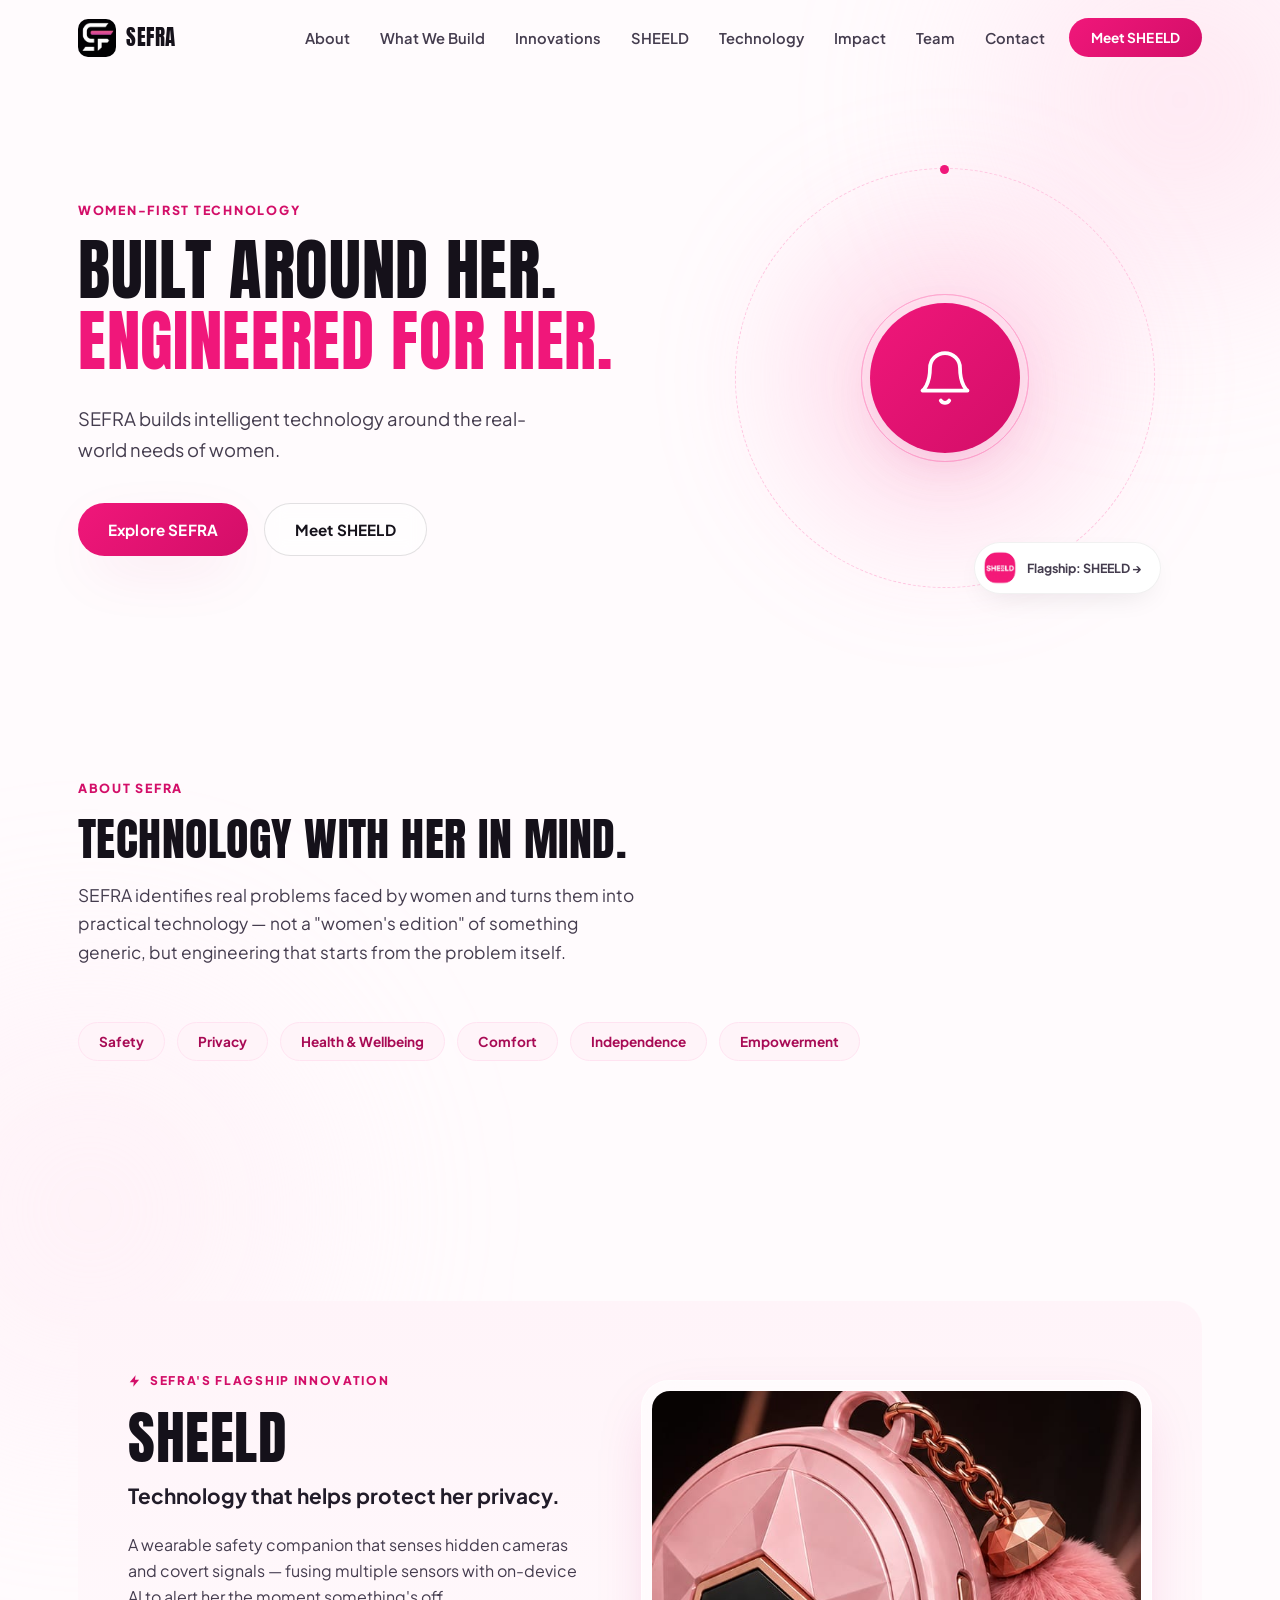
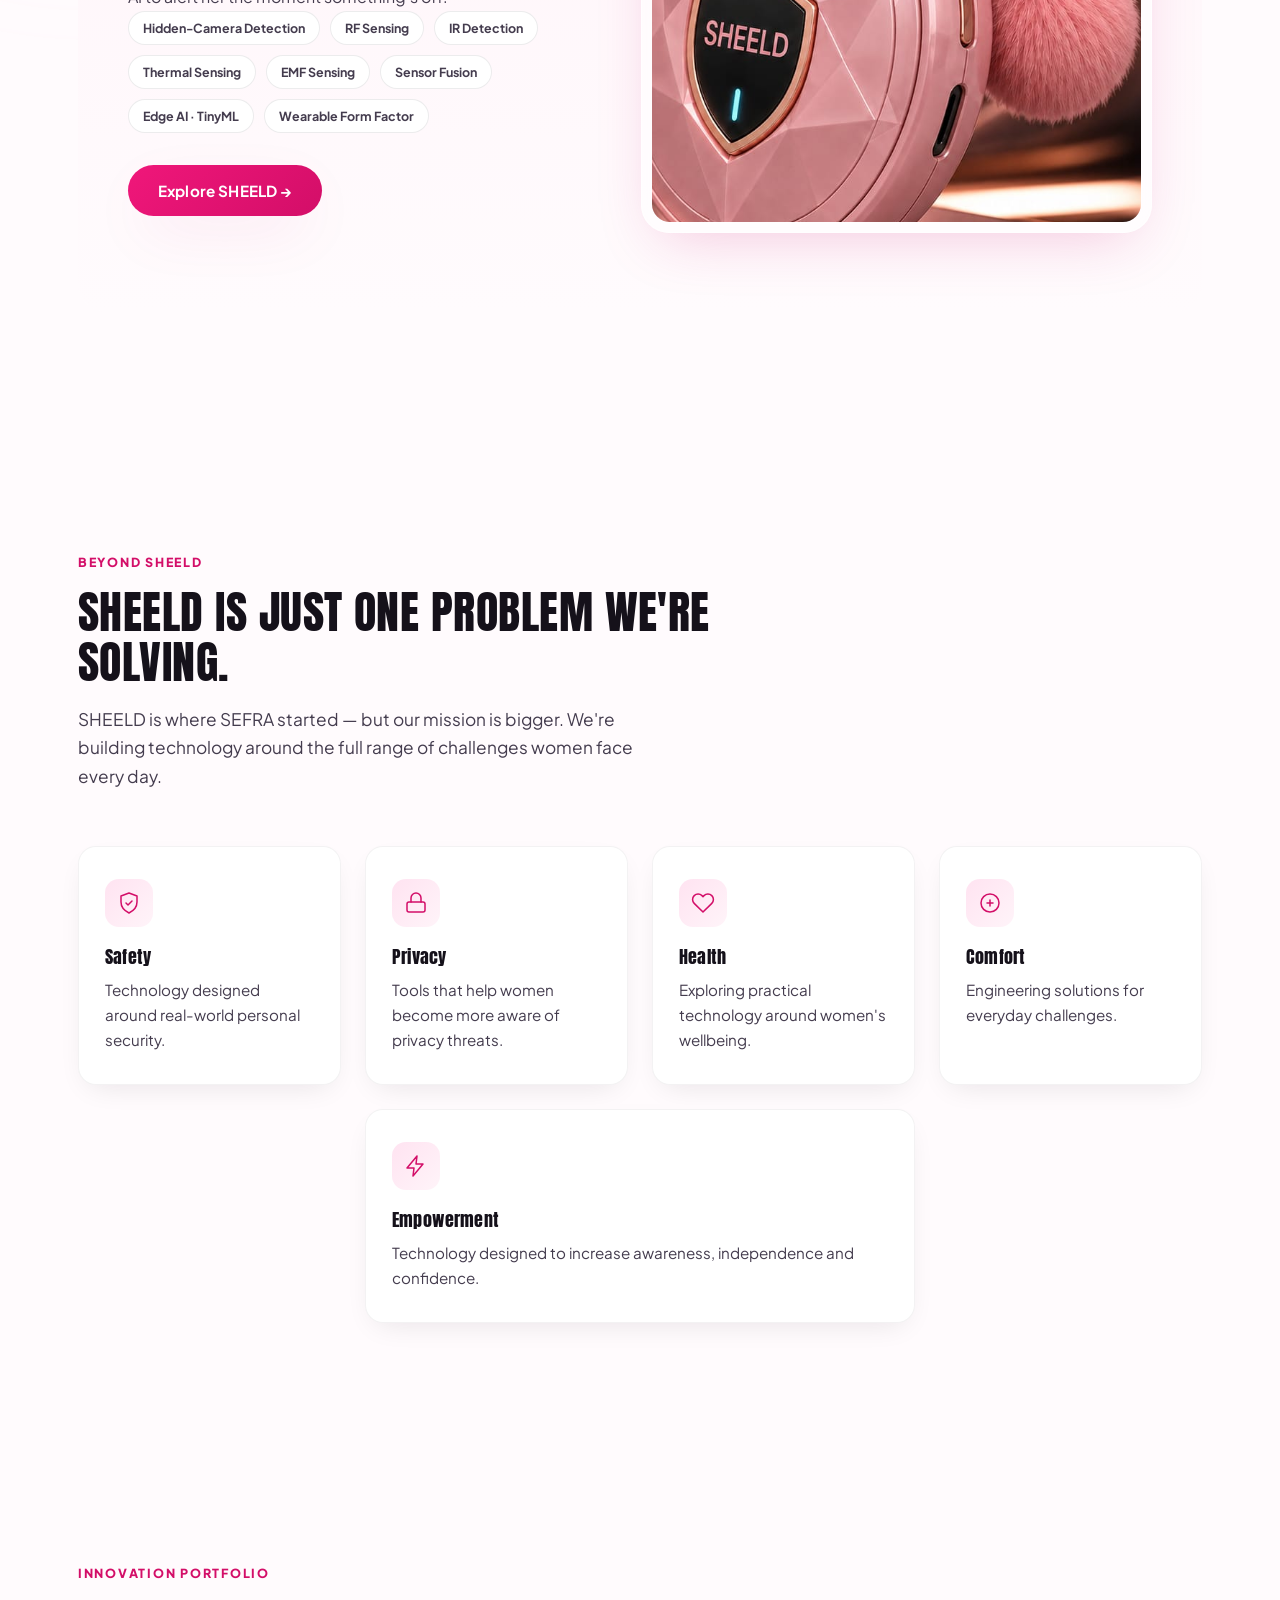
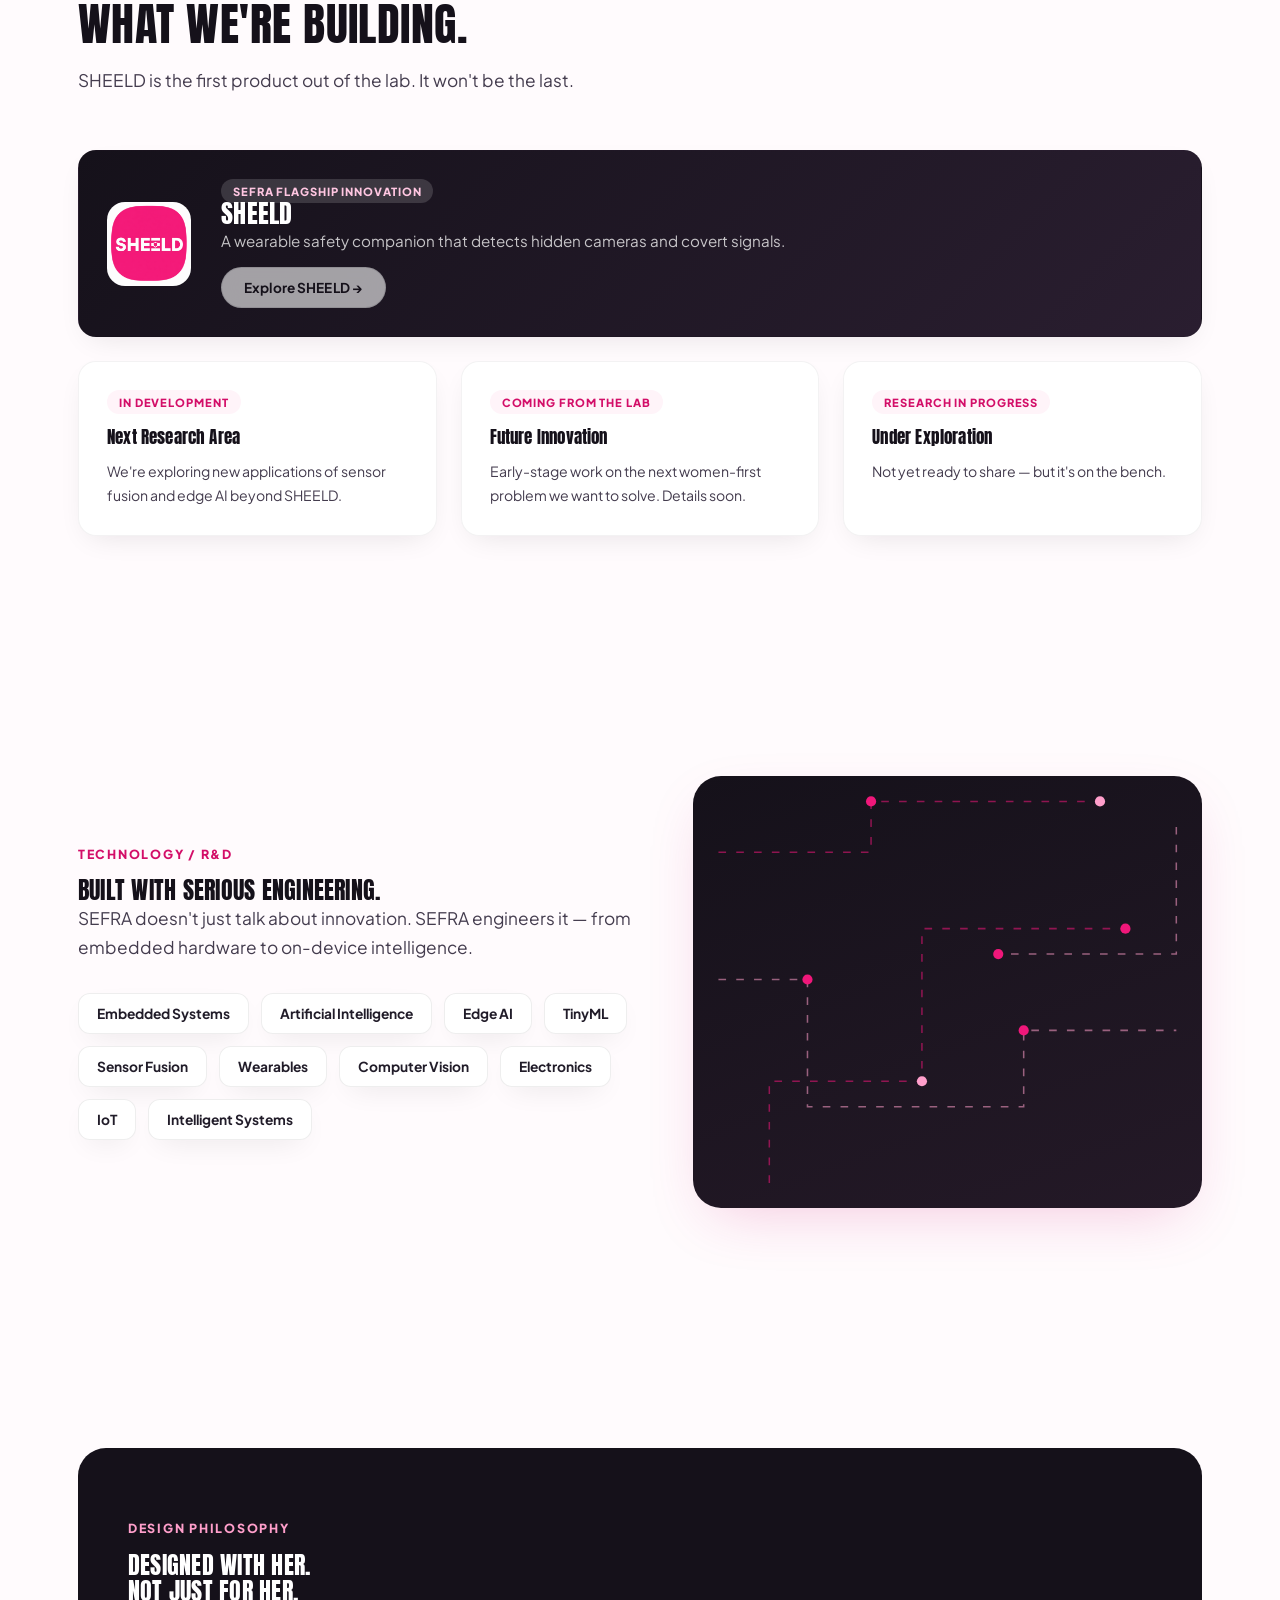
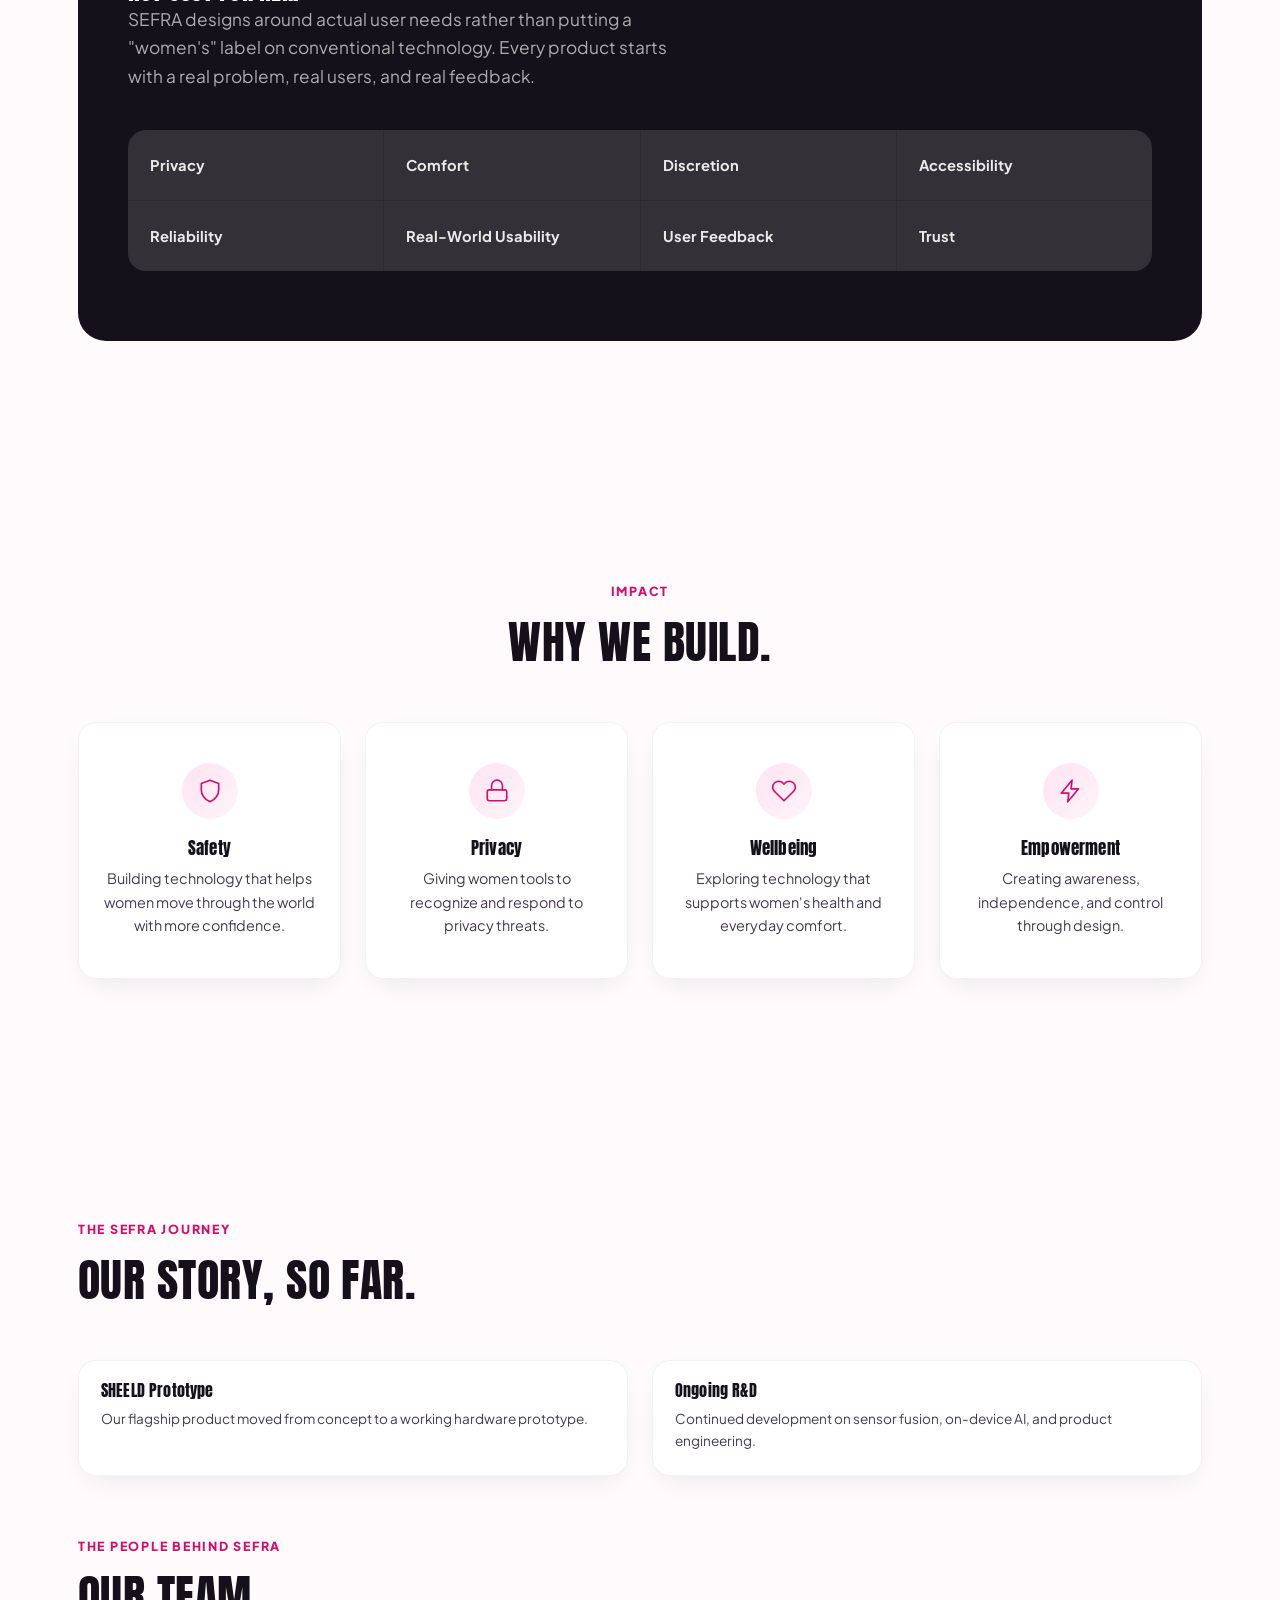
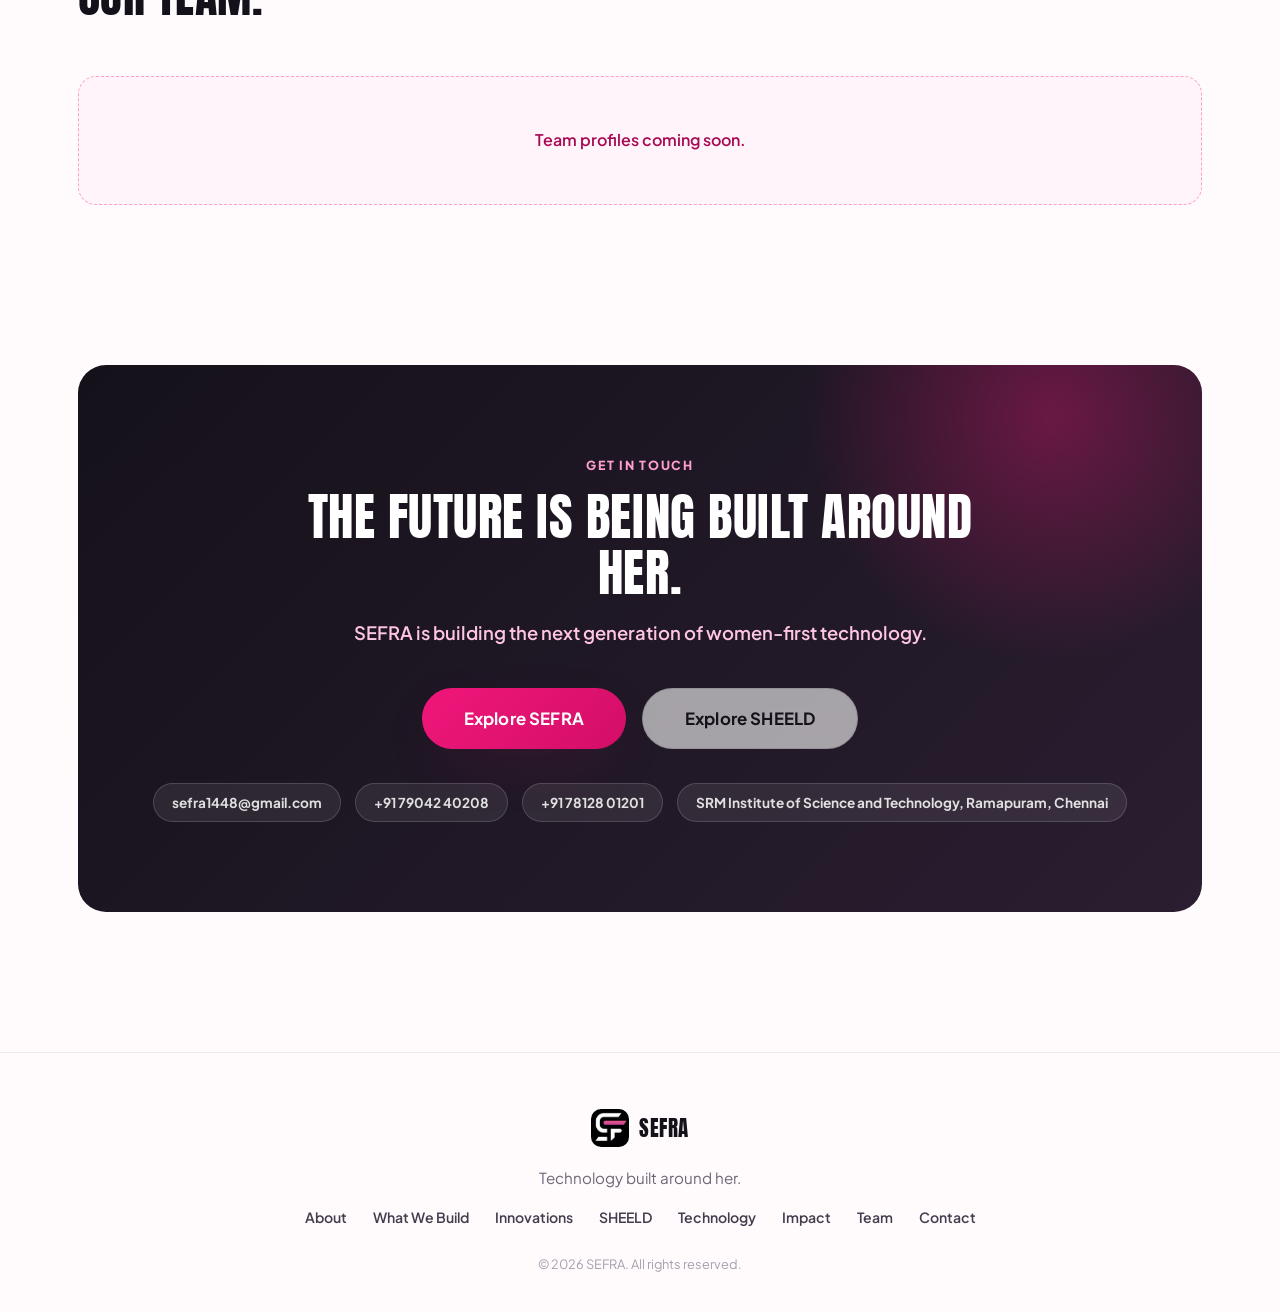
==== commit 341a7f76: "Fix responsive layout for phones and tablets Collapse nav to the hamburger at 1100px so it no longer" ====
--- a/index.html
+++ b/index.html
@@ -162,8 +162,8 @@
         <p>Engineering solutions for everyday challenges.</p>
       </div>
     </div>
-    <div class="grid grid-4" style="margin-top:24px;">
-      <div class="card reveal" style="grid-column: 2 / span 2;">
+    <div class="grid grid-4 grid-next-row">
+      <div class="card card-span-center reveal">
         <span class="card-icon" aria-hidden="true">
           <svg viewBox="0 0 24 24" fill="none" stroke="currentColor" stroke-width="1.5" stroke-linecap="round" stroke-linejoin="round"><path d="M13 2 3 14h7l-1 8 10-12h-7l1-8Z"></path></svg>
         </span>
--- a/css/style.css
+++ b/css/style.css
@@ -31,7 +31,12 @@
 }
 
 * { box-sizing: border-box; }
-html { scroll-behavior: smooth; }
+html {
+  scroll-behavior: smooth;
+  overflow-x: clip;
+  -webkit-text-size-adjust: 100%;
+  text-size-adjust: 100%;
+}
 
 body {
   margin: 0;
@@ -227,7 +232,7 @@
   gap: 40px;
 }
 .hero-title {
-  font-size: clamp(2.8rem, 6vw, 4.6rem);
+  font-size: clamp(2.8rem, 5.2vw, 4.2rem);
   display: flex;
   flex-direction: column;
 }
@@ -247,7 +252,10 @@
 .hero-visual { position: relative; display: flex; justify-content: center; }
 .hero-glow {
   position: absolute;
+  top: 50%; left: 50%;
   width: 420px; height: 420px;
+  max-width: 100%;
+  transform: translate(-50%, -50%);
   background: radial-gradient(circle, var(--pink-300), transparent 70%);
   filter: blur(60px);
   opacity: 0.55;
@@ -308,6 +316,8 @@
   transition: transform 0.3s ease, box-shadow 0.3s ease;
 }
 .card:hover { transform: translateY(-8px); box-shadow: var(--shadow-soft); }
+.grid-next-row { margin-top: 24px; }
+.card-span-center { grid-column: 2 / span 2; }
 .card-icon {
   width: 48px; height: 48px;
   border-radius: 14px;
@@ -599,40 +609,22 @@
 .reveal.in-view { opacity: 1; transform: translateY(0); }
 
 /* ---------- Responsive ---------- */
-@media (max-width: 980px) {
-  .hero-inner { grid-template-columns: 1fr; text-align: center; }
-  .hero-copy { order: 1; }
-  .hero-visual { order: 0; }
-  .hero-actions { justify-content: center; }
-  .hero-sub { margin-left: auto; margin-right: auto; }
-  .meet-grid, .tech-grid { grid-template-columns: 1fr; }
-  .tech-visual { order: -1; }
-  .grid-4 { grid-template-columns: repeat(2, 1fr); }
-  .grid-6 { grid-template-columns: repeat(3, 1fr); }
-  .spec-strip { grid-template-columns: repeat(2, 1fr); }
-  .flow { flex-direction: column; }
-  .flow-arrow { transform: rotate(90deg); padding: 4px 0; }
-  .arch-flow { flex-direction: column; }
-  .arch-arrow { transform: rotate(90deg); }
+/* Large screens */
+@media (min-width: 1600px) {
+  :root { --container: 1320px; }
+}
+
+/* Nav collapses to the hamburger before the 8 links can crowd */
+@media (max-width: 1100px) {
   .nav-links { display: none; }
-}
-
-@media (max-width: 640px) {
-  .section { padding: 90px 20px; }
-  .hero { padding: 130px 20px 50px; }
-  .hero-strip { flex-direction: column; }
-  .grid-4, .grid-6 { grid-template-columns: repeat(2, 1fr); }
-  .spec-strip { grid-template-columns: 1fr; }
-  .nav-cta { display: none; }
   .nav-toggle { display: flex; }
-  .cta-card { padding: 60px 24px; }
-  .brand-word { font-size: 1.1rem; }
-
   .nav-links.open {
     display: flex;
     flex-direction: column;
     position: absolute;
     top: 100%; left: 20px; right: 20px;
+    max-height: calc(100vh - 90px);
+    overflow-y: auto;
     background: var(--white);
     border-radius: var(--radius-md);
     padding: 18px 24px;
@@ -642,6 +634,56 @@
   .nav-toggle.active span:nth-child(1) { transform: translateY(7px) rotate(45deg); }
   .nav-toggle.active span:nth-child(2) { opacity: 0; }
   .nav-toggle.active span:nth-child(3) { transform: translateY(-7px) rotate(-45deg); }
+}
+
+/* Tablet */
+@media (max-width: 980px) {
+  .hero-inner { grid-template-columns: 1fr; text-align: center; }
+  .hero-title { font-size: clamp(2.6rem, 8vw, 4rem); }
+  .hero-actions { justify-content: center; }
+  .hero-sub { margin-left: auto; margin-right: auto; }
+  .hero-glow { width: min(420px, 100%); }
+  .meet-grid, .tech-grid { grid-template-columns: 1fr; }
+  .tech-visual { order: -1; }
+  .meet-glow, .tech-glow { inset: 0; }
+  .grid-4 { grid-template-columns: repeat(2, 1fr); }
+  .grid-6 { grid-template-columns: repeat(3, 1fr); }
+  .card-span-center { grid-column: 1 / -1; }
+  .spec-strip { grid-template-columns: repeat(2, 1fr); }
+  .flow { flex-direction: column; }
+  .flow-arrow { transform: rotate(90deg); padding: 4px 0; }
+  .arch-flow { flex-direction: column; }
+  .arch-arrow { transform: rotate(90deg); }
+}
+
+/* Phone */
+@media (max-width: 640px) {
+  .nav-inner { padding: 0 20px; gap: 12px; }
+  .hero-title { font-size: clamp(2.1rem, 9.2vw, 3rem); }
+  .hero-sub { font-size: 1.02rem; }
+  .section-head h2 { font-size: clamp(1.7rem, 7.4vw, 2.2rem); }
+  .section { padding: 72px 20px; }
+  .section-head { margin-bottom: 36px; }
+  .hero { padding: 112px 20px 40px; }
+  .hero-strip { flex-direction: column; margin-top: 56px; padding: 24px; }
+  .hero-actions .btn { flex: 1 1 100%; }
+  .pulse-visual { max-width: 280px; margin: 0 auto; }
+  .pulse-core { width: 112px; height: 112px; }
+  .pulse-core svg { width: 46px; height: 46px; }
+  .grid-4 { grid-template-columns: 1fr; }
+  .grid-6 { grid-template-columns: repeat(2, 1fr); }
+  .card { padding: 26px 22px; }
+  .spec-strip { grid-template-columns: 1fr; }
+  .nav-cta { display: none; }
+  .cta-section { padding: 20px 20px 90px; }
+  .cta-card { padding: 56px 22px; }
+  .cta-actions .btn { flex: 1 1 100%; }
+  .contact-details { flex-direction: column; align-items: stretch; }
+  .contact-pill { text-align: center; }
+  .brand-word { font-size: 1.1rem; }
+  .timeline { padding-left: 0; }
+  .timeline-item { gap: 18px; }
+  .footer { padding: 44px 20px 30px; }
 }
 
 /* ================================================================
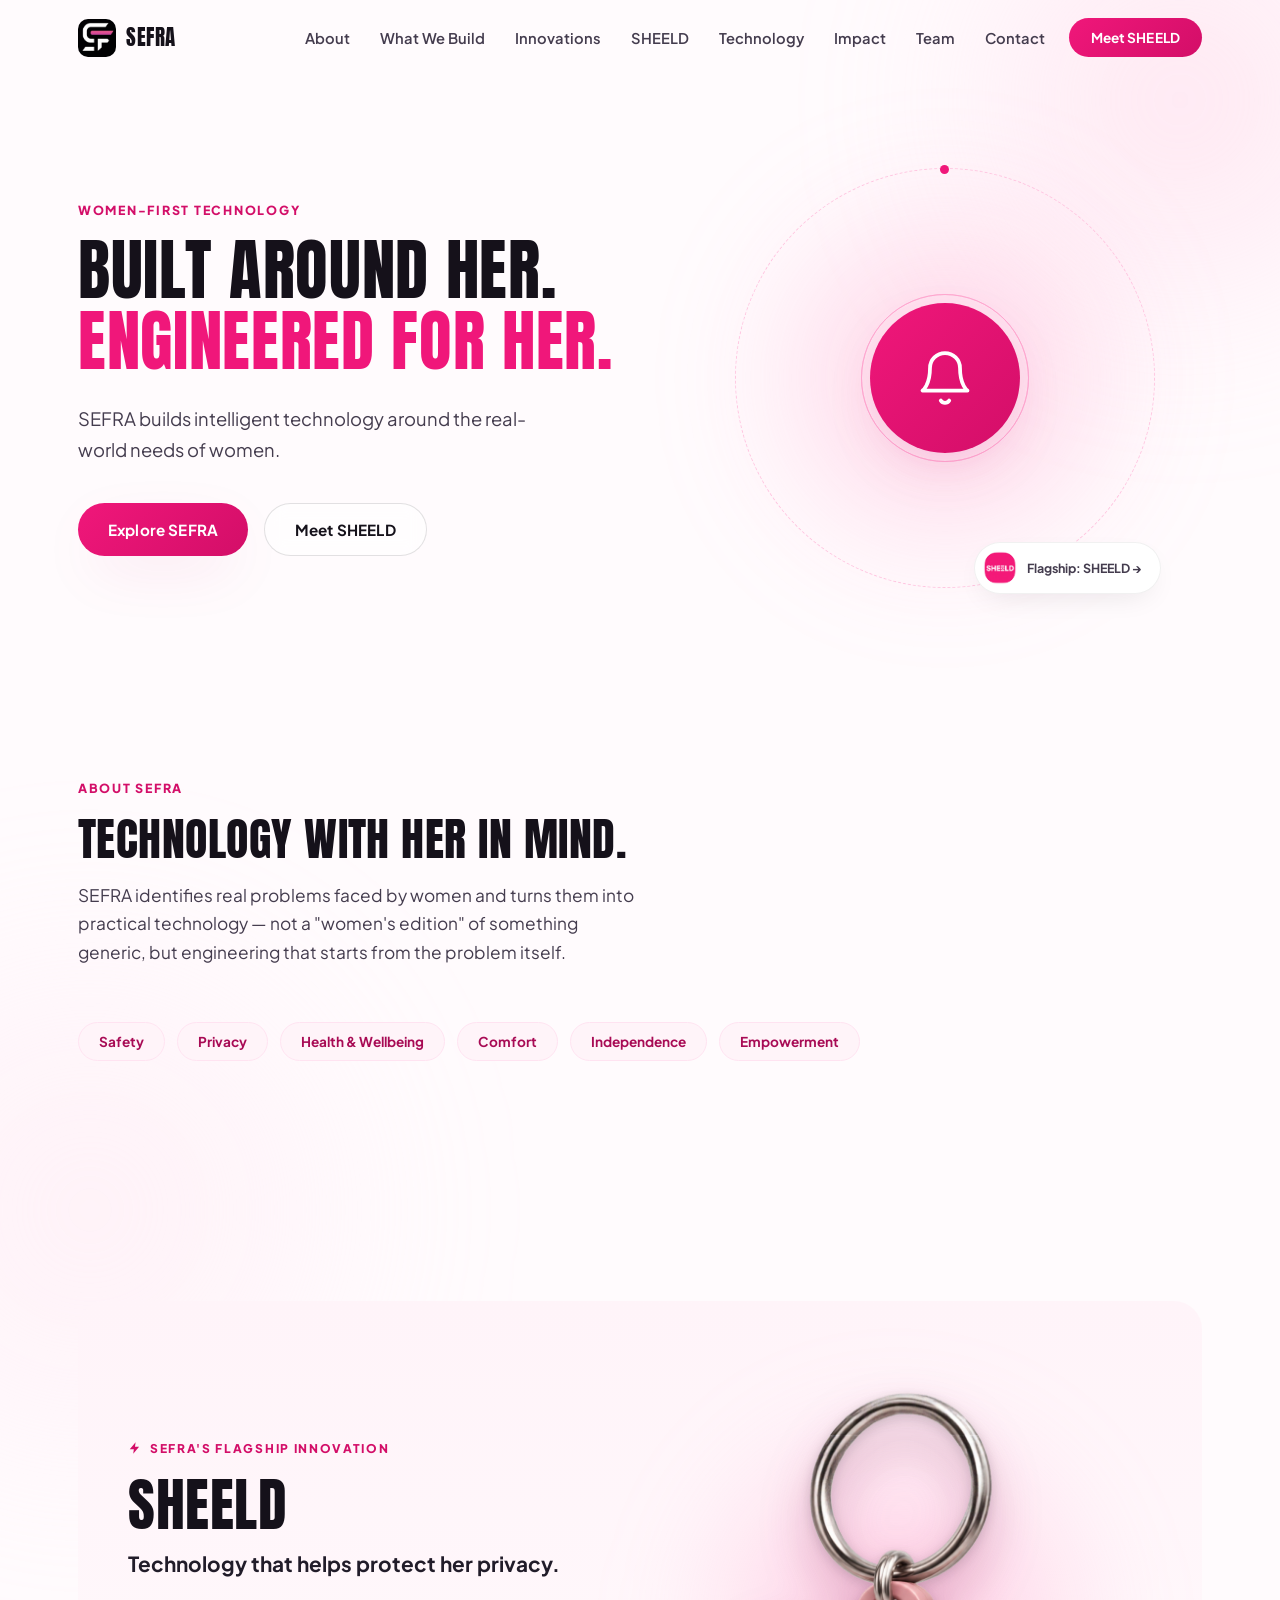
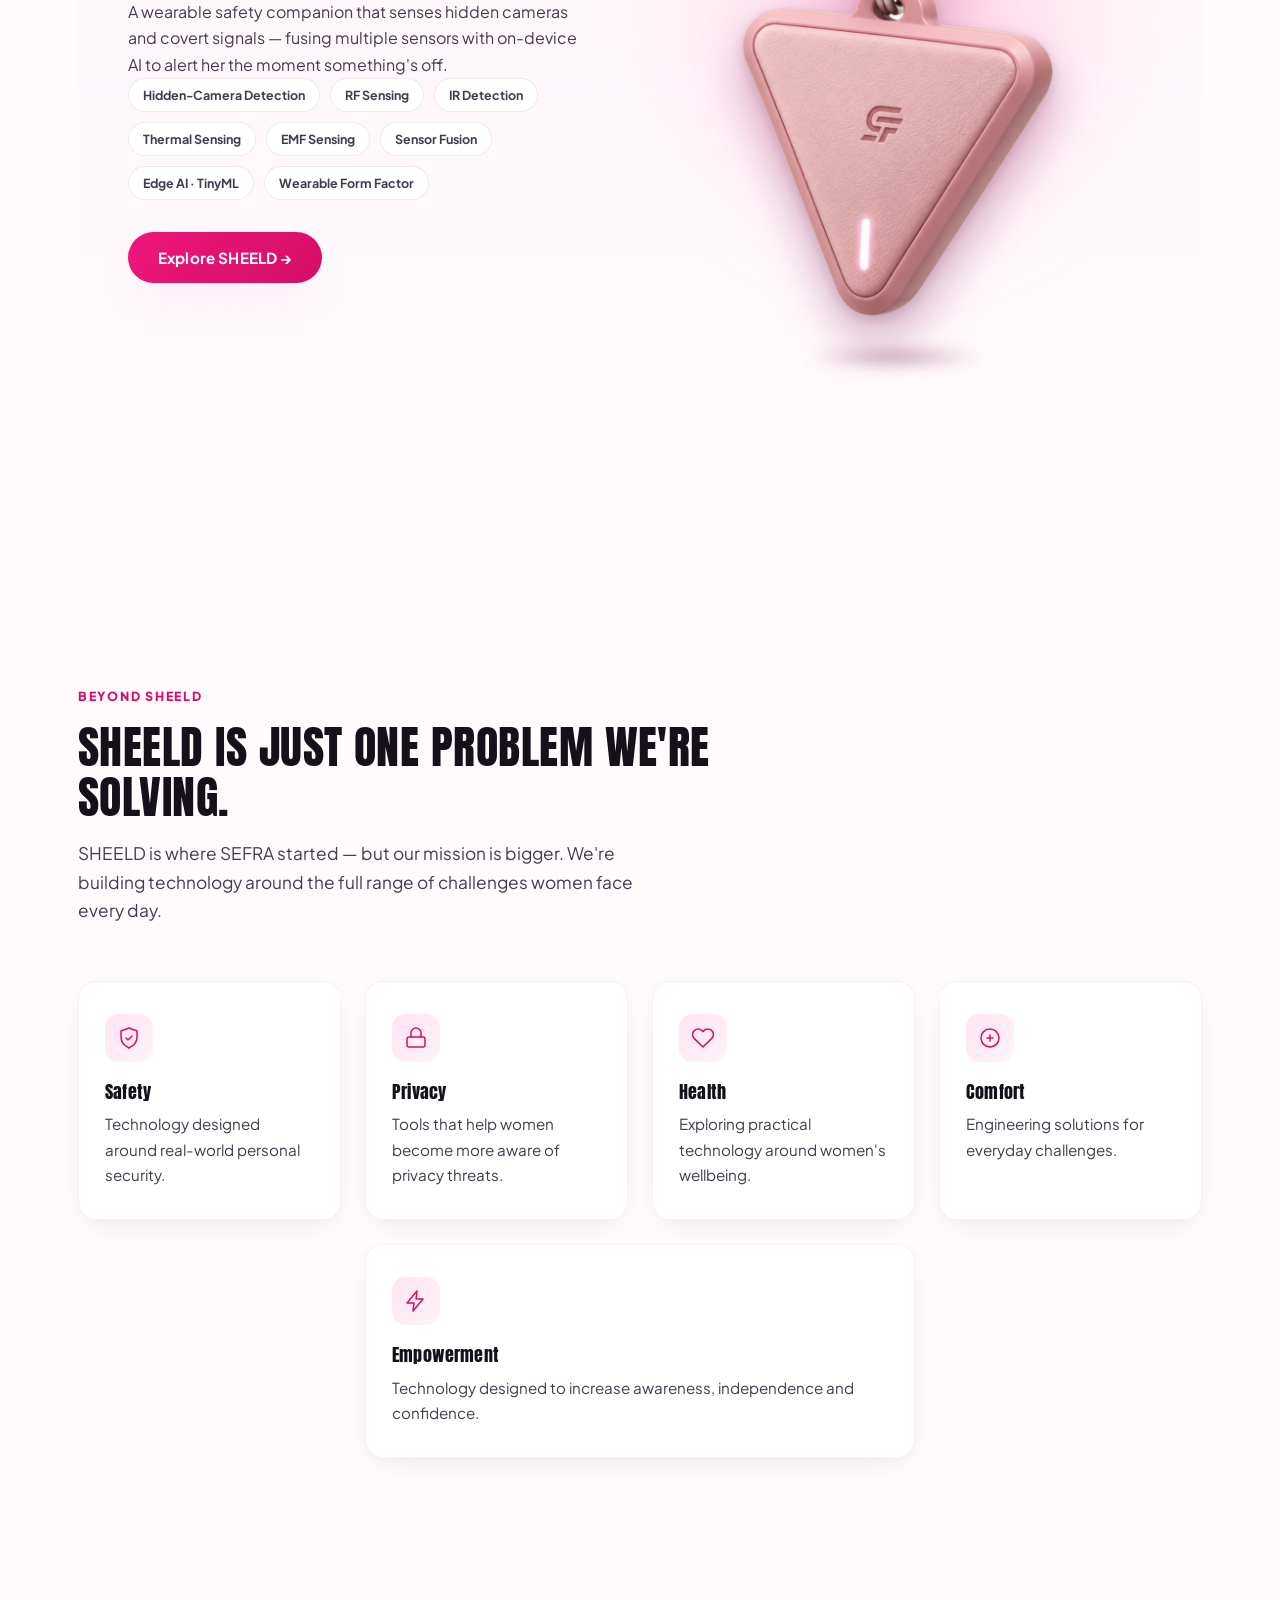
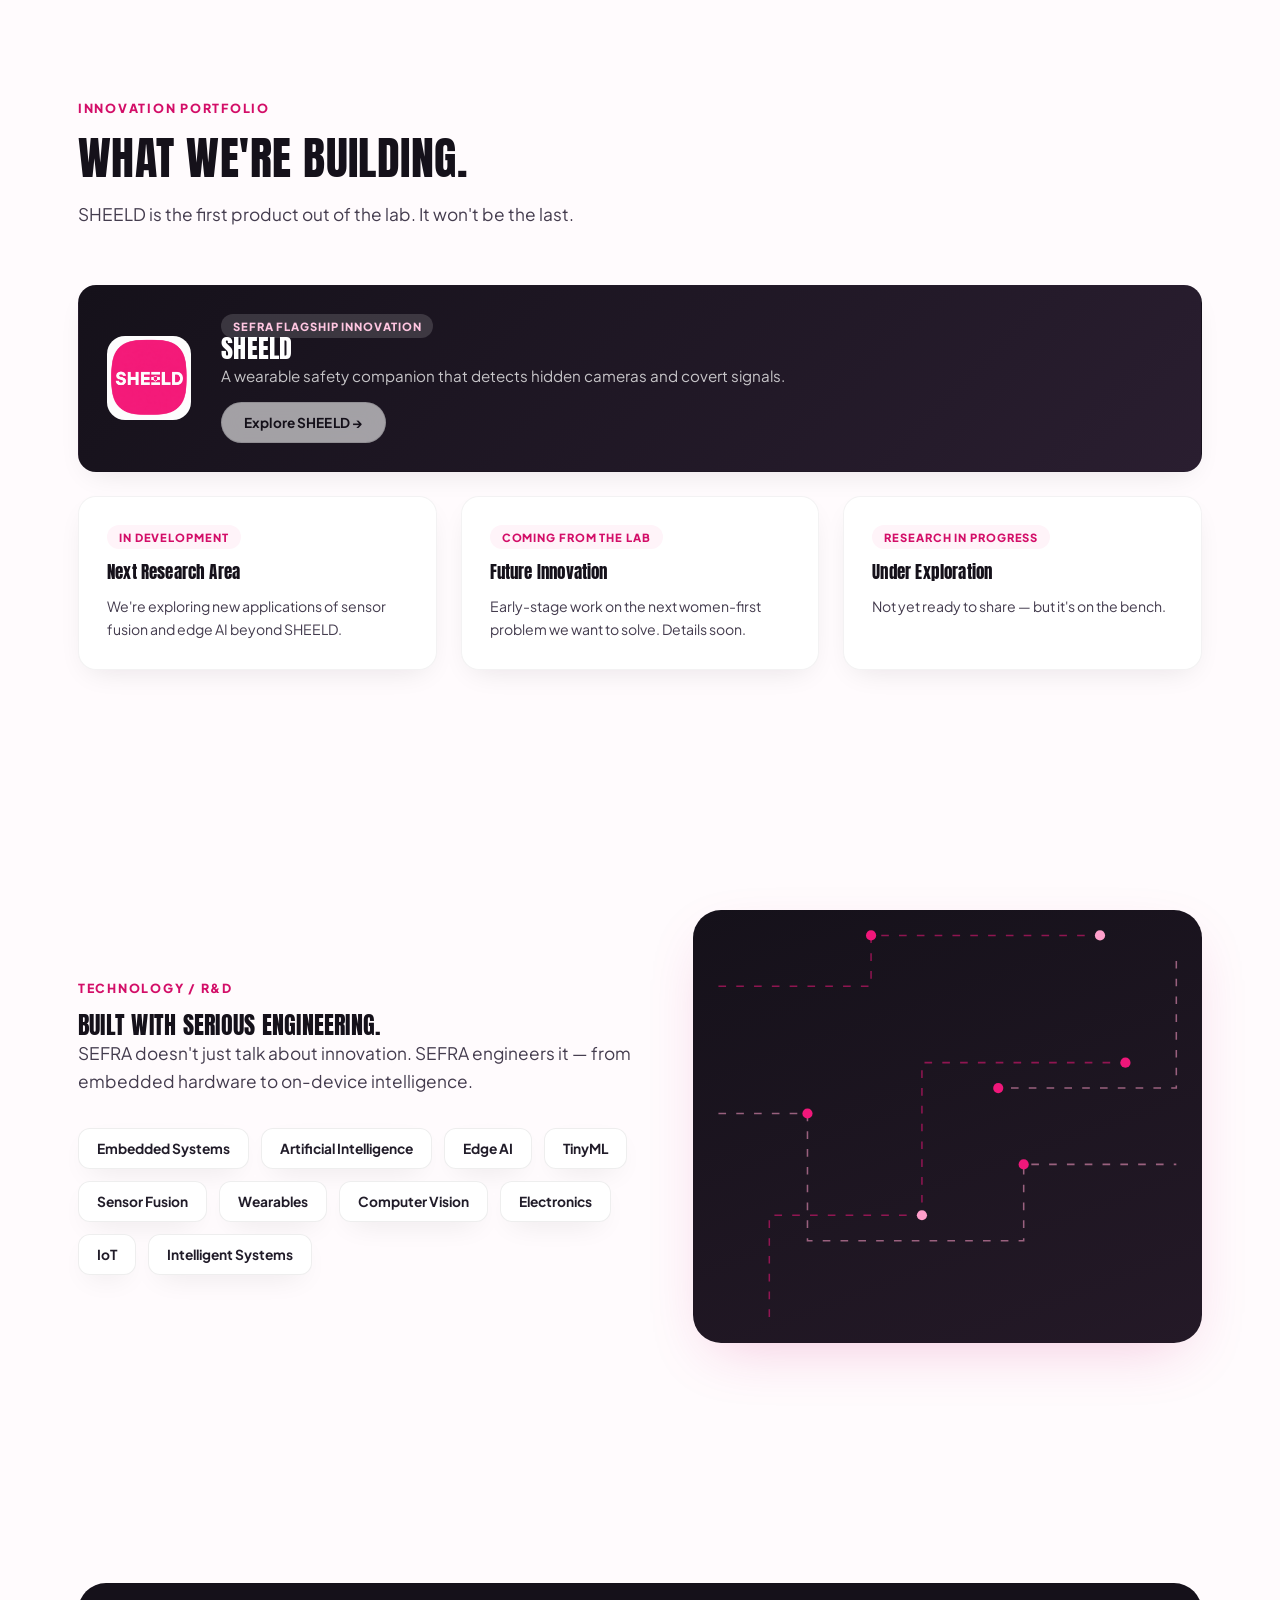
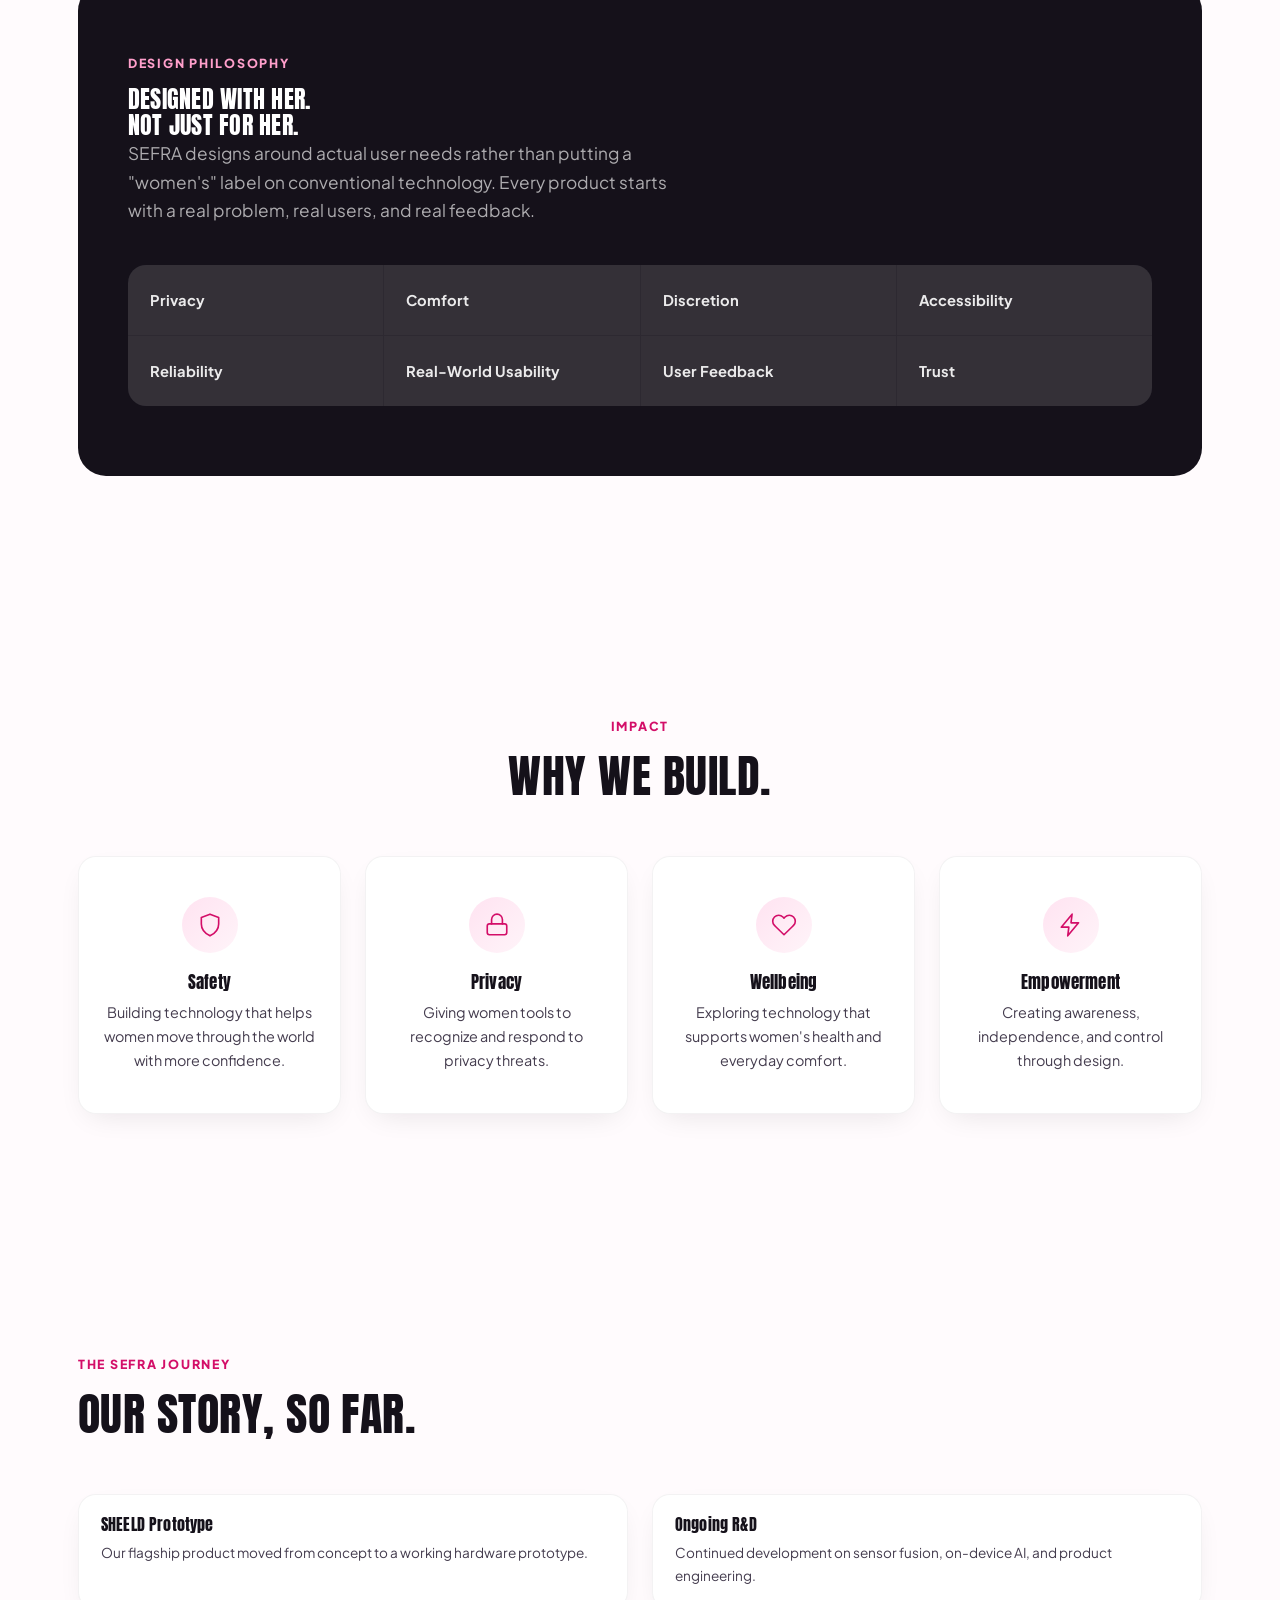
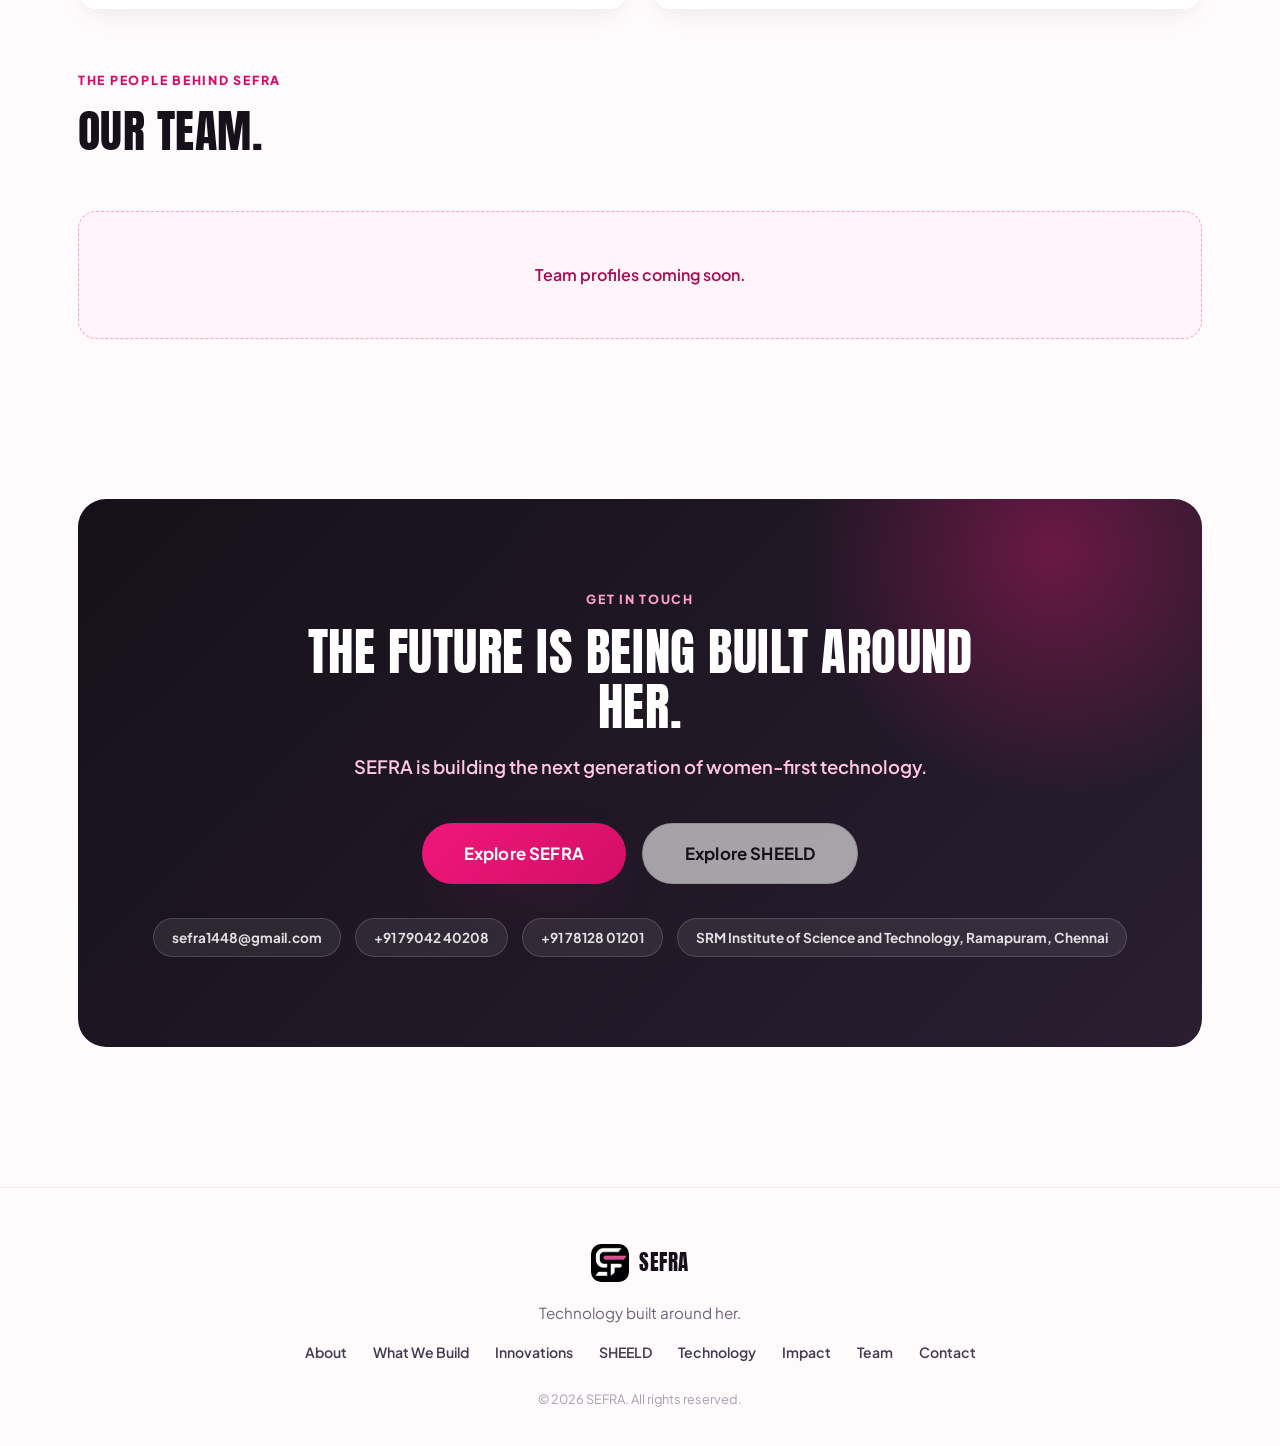
==== commit 2b3e2b26: "Replace hero device image with floating 3D keychain Swap the old product shot for a transparent cuto" ====
--- a/index.html
+++ b/index.html
@@ -117,8 +117,15 @@
           <a href="sheeld.html" class="btn btn-primary">Explore SHEELD →</a>
         </div>
         <div class="flagship-visual">
-          <div class="flagship-card">
-            <img src="assets/hero-device-crop.png" alt="SHEELD wearable safety device" loading="lazy">
+          <div class="device-stage">
+            <div class="device-glow" aria-hidden="true"></div>
+            <div class="device-float">
+              <div class="device-tilt">
+                <img class="device-img" src="assets/sheeld-device.png" alt="SHEELD wearable safety device" width="653" height="1100" loading="lazy" draggable="false">
+                <span class="device-sheen" aria-hidden="true"></span>
+              </div>
+            </div>
+            <div class="device-shadow" aria-hidden="true"></div>
           </div>
         </div>
       </div>
--- a/css/style.css
+++ b/css/style.css
@@ -260,23 +260,6 @@
   filter: blur(60px);
   opacity: 0.55;
   border-radius: 50%;
-}
-.hero-card {
-  position: relative;
-  width: min(420px, 90%);
-  border-radius: var(--radius-lg);
-  overflow: hidden;
-  background: var(--glass-bg);
-  border: 1px solid var(--glass-border);
-  backdrop-filter: blur(20px);
-  box-shadow: var(--shadow-soft);
-  padding: 10px;
-}
-.hero-card img { border-radius: calc(var(--radius-lg) - 10px); }
-.float { animation: floaty 5s ease-in-out infinite; }
-@keyframes floaty {
-  0%, 100% { transform: translateY(0); }
-  50% { transform: translateY(-16px); }
 }
 
 .hero-strip {
@@ -859,16 +842,6 @@
   border: 1px solid rgba(21,17,26,0.08);
 }
 .flagship-visual { position: relative; }
-.flagship-card {
-  border-radius: var(--radius-lg);
-  overflow: hidden;
-  background: var(--glass-bg);
-  border: 1px solid var(--glass-border);
-  backdrop-filter: blur(20px);
-  box-shadow: var(--shadow-soft);
-  padding: 10px;
-}
-.flagship-card img { border-radius: calc(var(--radius-lg) - 10px); }
 
 /* Portfolio (section 05) */
 .portfolio-grid {
@@ -1083,3 +1056,86 @@
   .philosophy-grid { grid-template-columns: 1fr; }
   .impact-grid { grid-template-columns: 1fr; }
 }
+
+/* ================================================================
+   Floating 3D device (cutout PNG + perspective tilt + sheen)
+   ================================================================ */
+.device-stage {
+  position: relative;
+  width: min(100%, 320px);
+  margin: 0 auto;
+  padding: 14px 0 52px;
+}
+.device-glow {
+  position: absolute;
+  top: 42%; left: 50%;
+  width: 150%; aspect-ratio: 1;
+  max-width: 560px;
+  transform: translate(-50%, -50%);
+  background: radial-gradient(circle, rgba(255, 159, 203, 0.55), transparent 68%);
+  filter: blur(46px);
+  pointer-events: none;
+}
+.device-float {
+  position: relative;
+  animation: deviceFloat 6s ease-in-out infinite;
+  will-change: transform;
+}
+.device-tilt {
+  position: relative;
+  isolation: isolate;
+  transform: perspective(1000px) rotateX(var(--rx, 0deg)) rotateY(var(--ry, 0deg));
+  transition: transform 0.35s cubic-bezier(0.2, 0.7, 0.2, 1);
+  will-change: transform;
+}
+.device-img {
+  display: block;
+  width: 100%;
+  height: auto;
+  filter: drop-shadow(0 26px 24px rgba(150, 20, 90, 0.28)) drop-shadow(0 4px 6px rgba(21, 17, 26, 0.18));
+  user-select: none;
+  -webkit-user-drag: none;
+}
+/* specular highlight, clipped to the device silhouette */
+.device-sheen {
+  position: absolute;
+  inset: 0;
+  pointer-events: none;
+  background: linear-gradient(105deg, transparent 32%, rgba(255, 255, 255, 0.85) 48%, rgba(255, 255, 255, 0.15) 56%, transparent 68%);
+  background-size: 320% 100%;
+  background-position: 130% 0;
+  mix-blend-mode: soft-light;
+  -webkit-mask: url("../assets/sheeld-device.png") center / 100% 100% no-repeat;
+  mask: url("../assets/sheeld-device.png") center / 100% 100% no-repeat;
+  animation: deviceSheen 6s ease-in-out infinite;
+}
+.device-shadow {
+  position: absolute;
+  left: 50%; bottom: 8px;
+  width: 58%; height: 22px;
+  transform: translateX(-50%);
+  background: radial-gradient(ellipse at center, rgba(120, 20, 70, 0.42), rgba(120, 20, 70, 0) 70%);
+  filter: blur(7px);
+  animation: deviceShadow 6s ease-in-out infinite;
+}
+@keyframes deviceFloat {
+  0%, 100% { transform: translateY(0) rotateZ(-1.6deg) rotateY(-7deg); }
+  50% { transform: translateY(-20px) rotateZ(1.6deg) rotateY(7deg); }
+}
+@keyframes deviceShadow {
+  0%, 100% { transform: translateX(-50%) scale(1); opacity: 0.95; }
+  50% { transform: translateX(-50%) scale(0.74); opacity: 0.5; }
+}
+@keyframes deviceSheen {
+  0%, 12% { background-position: 130% 0; }
+  58%, 100% { background-position: -30% 0; }
+}
+.flagship-visual { display: flex; justify-content: center; }
+@media (max-width: 640px) {
+  .device-stage { width: min(100%, 230px); padding-bottom: 44px; }
+}
+@media (prefers-reduced-motion: reduce) {
+  .device-float, .device-shadow, .device-sheen { animation: none; }
+  .device-sheen { background-position: 40% 0; }
+  .device-tilt { transition: none; }
+}
